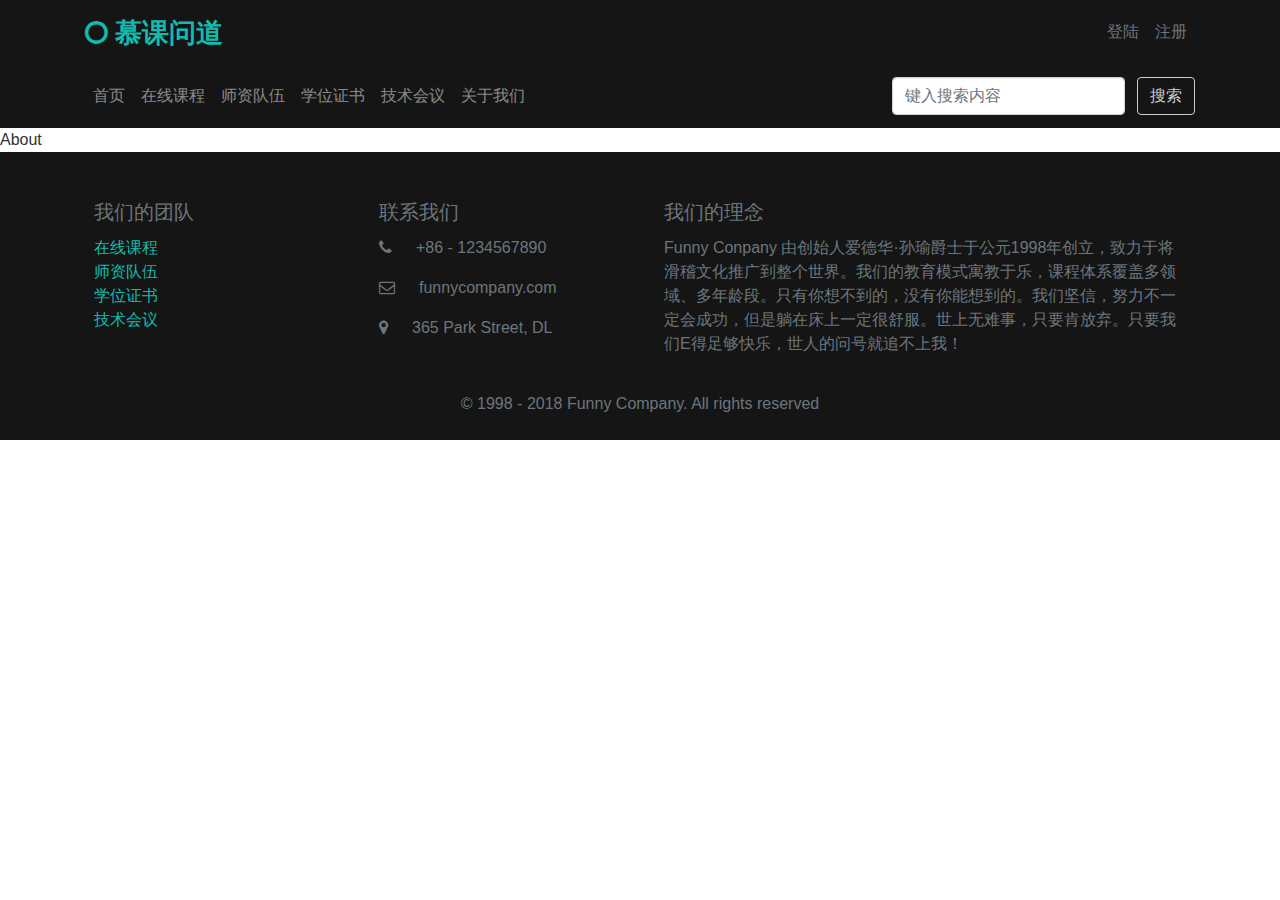
==== about.html @ b5abd9cd "Merge pull request #2 from Bye-lemon/master" ====
<!DOCTYPE html>
<html lang="zh-cmn-Hans">
<head>
    <meta charset="UTF-8">
    <meta name="viewport" content="width=device-width, initial-scale=1">
    <title>慕课问道</title>
    <link rel="stylesheet" href="css/bootstrap.css" type="text/css">
    <link rel="stylesheet" href="css/user.css" type="text/css">
    <link rel="stylesheet" href="https://cdnjs.cloudflare.com/ajax/libs/font-awesome/4.7.0/css/font-awesome.min.css"
          type="text/css">
</head>
<body>
<!-- Header 顶部Logo栏 --->
<nav class="navbar navbar-expand-lg navbar-light bg-dark">
    <div class="container">
        <!-- Logo --->
        <a class="navbar-brand text-primary" href="#">
            <i class="fa d-line fa-lg fa-circle-o">
                <b>慕课问道</b>
            </i>
        </a>
        <!-- Collapse 入口 --->
        <button class="navbar-toggler navbar-toggler-right border-0" type="button" data-toggle="collapse"
                data-target="#user">
            <p class="navbar-brand mb-0 text-light">
                Log Here
            </p>
        </button>
        <!-- Collapse 内容 --->
        <div class="collapse navbar-collapse text-secondary" id="user">
            <ul class="navbar-nav mr-auto"></ul>
            <ul class="navbar-nav">
                <li class="nav-item">
                    <a class="nav-link text-muted text-right" data-toggle="modal" href="#signinmodal">登陆</a>
                </li>
                <li class="nav-item">
                    <a class="nav-link text-muted text-right" data-toggle="modal" href="#signupmodal">注册</a>
                </li>
            </ul>
        </div>
    </div>
</nav>
<!-- 登录模态框的实现 --->
<div class="modal fade" id="signinmodal" tabindex="-1" role="dialog">
    <div class="modal-dialog">
        <div class="modal-content">
            <div class="modal-header">
                <h4>登录</h4>
                <button type="button" class="close" data-dismiss="modal">
                    &times;
                </button>
            </div>
            <div class="modal-body">
                <div class="container">
                    <div class="row">
                        <div class="col-md-12">
                            <form method="post" action="">
                                <div class="form-group">
                                    <label>用户名：</label>
                                    <div class="form-group">
                                        <input type="text" class="form-control" name="username" placeholder="请输入用户名">
                                    </div>
                                </div>
                                <div class="form-group">
                                    <label>密码：</label>
                                    <div class="form-group">
                                        <input type="password" class="form-control" name="pwd" placeholder="请输入密码">
                                    </div>
                                </div>
                                <div class="form-check mt-2">
                                    <input class="form-check-input" type="checkbox" id="remenberme" value="on">
                                    <label class="form-check-label" for="remenberme">记住登陆状态</label>
                                </div>
                                <hr>
                                <button type="submit" class="btn btn-secondary my-2">登录</button>
                            </form>
                        </div>
                    </div>
                </div>
            </div>
        </div>
    </div>
</div>
<!-- 注册模态框的实现 --->
<div class="modal fade" id="signupmodal" tabindex="-1" role="dialog">
    <div class="modal-dialog">
        <div class="modal-content">
            <div class="modal-header">
                <h4>注册</h4>
                <button type="button" class="close" data-dismiss="modal">
                    &times;
                </button>
            </div>
            <div class="modal-body">
                <div class="container">
                    <div class="row">
                        <div class="col-md-12">
                            <form method="post" action="">
                                <div class="form-group">
                                    <label>用户名：</label>
                                    <div class="form-group">
                                        <input type="text" class="form-control" name="username"
                                               placeholder="Like： 孙瑜爵士">
                                    </div>
                                </div>
                                <div class="form-group">
                                    <label>邮箱：</label>
                                    <div class="form-group">
                                        <input type="email" class="form-control" name="email"
                                               placeholder="Like： Sunyu@gmail.com">
                                    </div>
                                </div>
                                <div class="form-group">
                                    <label>密码：</label>
                                    <div class="form-group">
                                        <input type="password" class="form-control" name="pwd"
                                               placeholder="Password Here" id="pwd">
                                    </div>
                                </div>
                                <div class="form-group">
                                    <label>确认密码：</label>
                                    <div class="form-group">
                                        <input type="password" class="form-control" name="pwd_check"
                                               placeholder="Password Again" id="pwd_check" onkeyup="validate()">
                                    </div>
                                </div>
                                <p class="text-danger form-text" id="error"></p>
                                <hr>
                                <button type="submit" class="btn btn-secondary my-2" id="submit">注册</button>
                            </form>
                        </div>
                    </div>
                </div>
            </div>
        </div>
    </div>
</div>
<!-- Header End --->
<!-- Navigator 导航栏 --->
<nav class="navbar navbar-expand-lg navbar-dark bg-dark">
    <div class="container">
        <!-- Collapse 入口 --->
        <button class="navbar-toggler navbar-toggler-right border-0 p-0" type="button" data-toggle="collapse"
                data-target="#navigator">
            <p class="navbar-brand mb-0 text-light">
                <i class="fa d-inline fa-lg fa-stop-circle"></i>
                Navigator
            </p>
        </button>
        <!-- Collapse 内容 --->
        <div class="collapse navbar-collapse text-secondary" id="navigator">
            <ul class="navbar-nav mr-auto">
                <li class="nav-item">
                    <a class="nav-link" href="index.html">首页</a>
                </li>
                <li class="nav-item">
                    <a class="nav-link" href="courses.html">在线课程</a>
                </li>
                <li class="nav-item">
                    <a class="nav-link" href="teachers.html">师资队伍</a>
                </li>
                <li class="nav-item">
                    <a class="nav-link" href="certifications.html">学位证书</a>
                </li>
                <li class="nav-item">
                    <a class="nav-link" href="meetings.html">技术会议</a>
                </li>
                <li class="nav-item">
                    <a class="nav-link" href="about.html">关于我们</a>
                </li>
            </ul>
        </div>
        <!-- 搜索框的实现 --->
        <form class="form-inline my-2 my-lg-0">
            <input class="form-control mr-sm-2" type="text" placeholder="键入搜索内容">
            <button class="btn my-2 my-sm-0 btn-outline-info bg-dark" type="submit">
                搜索
            </button>
        </form>
    </div>
</nav>
<!-- Navigator End --->
<!-- Body 网页主体 --->
About
<!-- Body End --->
<!-- Footer 网页底部 --->
<div class="py-3 bg-dark text-muted">
    <div class="container">
        <div class="row">
            <div class="col-lg-3 col-6 p-3">
                <h5><b>我们的团队</b></h5>
                <ul class="list-unstyled">
                    <li><a href="courses.html">在线课程</a></li>
                    <li><a href="teachers.html">师资队伍</a></li>
                    <li><a href="certifications.html">学位证书</a></li>
                    <li><a href="meetings.html">技术会议</a></li>
                </ul>
            </div>
            <div class="p-3 col-lg-3 col-6" >
                <h5><b>联系我们</b></h5>
                <p class="text-muted">
                    <i class="fa d-inline mr-3 text-muted fa-phone"></i>+86 - 1234567890
                </p>
                <p class="text-muted">
                    <i class="fa d-inline mr-3 text-muted fa-envelope-o"></i>funnycompany.com
                </p>
                <p class="text-muted">
                    <i class="fa d-inline mr-3 fa-map-marker text-muted"></i>365 Park Street, DL
                </p>
            </div>
            <div class="col-lg-6 col-md-6 p-3">
                <h5><b>我们的理念</b></h5>
                <p class="mb-0">
                    Funny Conpany
                    由创始人爱德华·孙瑜爵士于公元1998年创立，致力于将滑稽文化推广到整个世界。我们的教育模式寓教于乐，课程体系覆盖多领域、多年龄段。只有你想不到的，没有你能想到的。我们坚信，努力不一定会成功，但是躺在床上一定很舒服。世上无难事，只要肯放弃。只要我们E得足够快乐，世人的问号就追不上我！
                </p>
            </div>
        </div>
        <div class="row">
            <div class="col-md-12 text-center">
                <p class="mb-0 mt-2">© 1998 - 2018 Funny Company. All rights reserved</p>
            </div>
        </div>
    </div>
</div>
<!-- Footer End --->
<!-- Javascript 脚本 --->
<script src="https://code.jquery.com/jquery-3.3.1.slim.min.js"></script>
<script src="js/bootstrap.js"></script>
<script>
    // Header 模态框的显示
    $('signinmodal').modal('show');
    $('signupmodal').modal('show');

    // 注册模态框中密码是否一致的判断
    function validate() {
        var pw1 = document.getElementById("pwd").value;
        var pw2 = document.getElementById("pwd_check").value;
        if (pw1 !== pw2) {
            document.getElementById("error").innerHTML = "两次密码输入不一致";
            document.getElementById("submit").disabled = true;
        }
        else {
            document.getElementById("error").innerHTML = "";
            document.getElementById("submit").disabled = false;
        }
    }
</script>
<!-- Javascript End --->
</body>
</html>
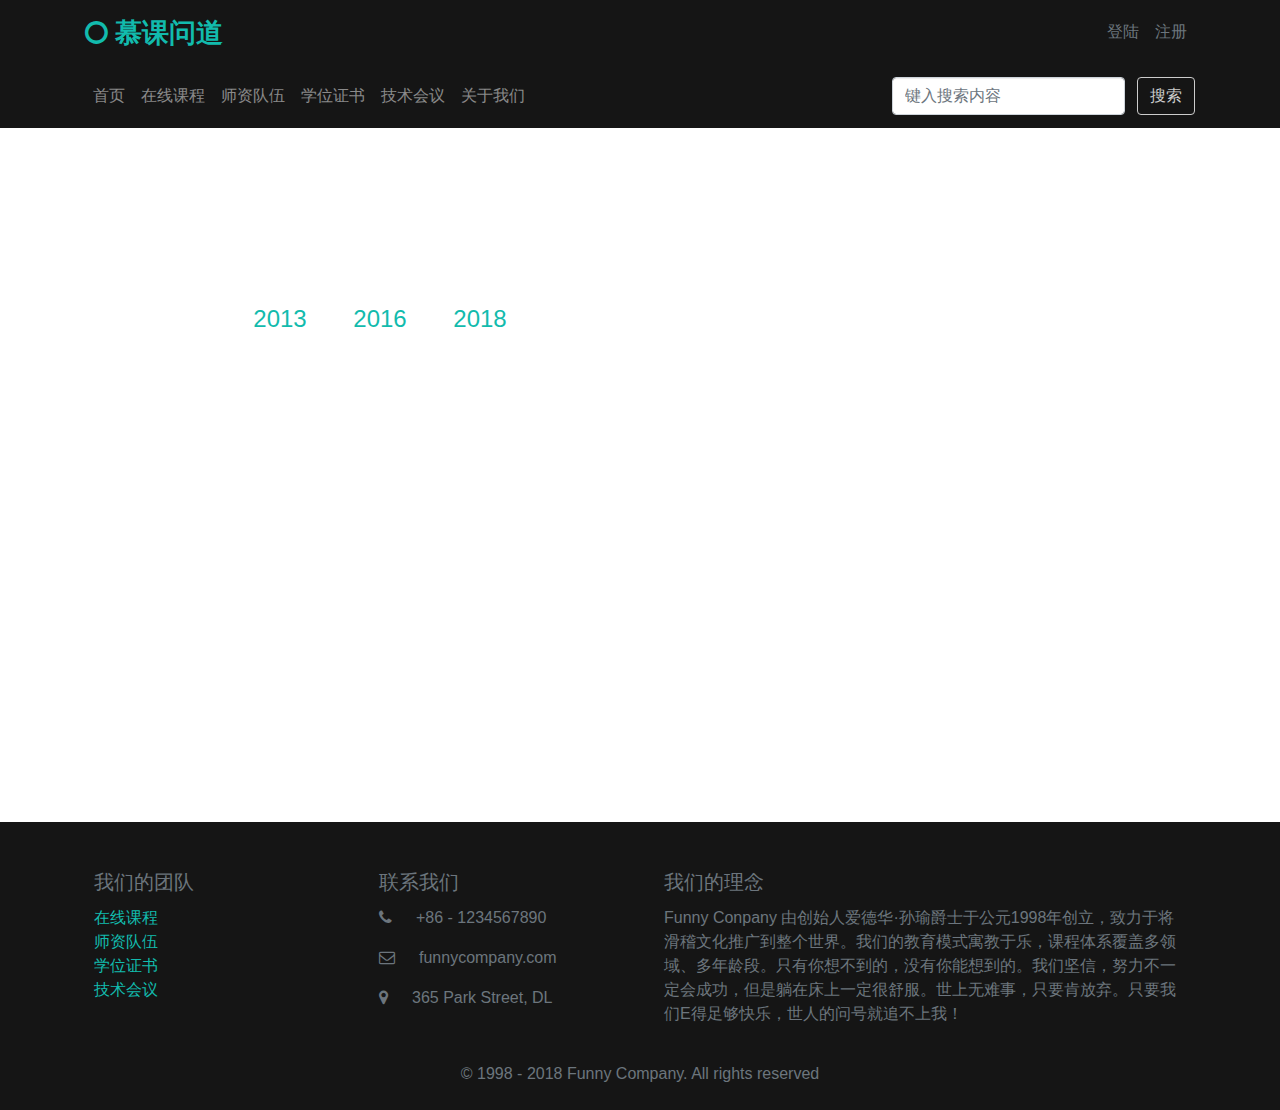
==== commit 7340890c: "About.html Finished" ====
--- a/about.html
+++ b/about.html
@@ -6,6 +6,7 @@
     <title>慕课问道</title>
     <link rel="stylesheet" href="css/bootstrap.css" type="text/css">
     <link rel="stylesheet" href="css/user.css" type="text/css">
+    <link rel="stylesheet" href="css/timelinr.css" type="text/css">
     <link rel="stylesheet" href="https://cdnjs.cloudflare.com/ajax/libs/font-awesome/4.7.0/css/font-awesome.min.css"
           type="text/css">
 </head>
@@ -181,7 +182,89 @@
 </nav>
 <!-- Navigator End --->
 <!-- Body 网页主体 --->
-About
+<!-- jQuery-Timelinr 时间轴的实现 --->
+<div class="py-5 text-white"
+     style="background: url('img/timeline-bg.jpg') no-repeat; background-size:100% 100%;-moz-background-size:100% 100%;}">
+    <div class="container">
+        <div id="timeline">
+            <ul id="dates">
+                <li><a href="#1999" class="">1999</a></li>
+                <li><a href="#2000" class="">2000</a></li>
+                <li><a href="#2005" class="">2005</a></li>
+                <li><a href="#2009" class="">2009</a></li>
+                <li><a href="#2013" class="">2013</a></li>
+                <li><a href="#2016" class="">2016</a></li>
+                <li><a href="#2018" class="">2018</a></li>
+            </ul>
+            <ul id="issues" style="width: 8000px; margin-left: -6400px;">
+                <li id="1999" class="" style="opacity: 0.2;">
+                    <img src="img/History-1.jpg" width="256" height="256">
+                    <h1>1999</h1>
+                    <p>
+                        碧玉娱乐软件公司总裁Edward
+                        Fish爵士离职创业，在瓦罗兰大陆之巅发表了著名演讲《独立游戏文化与代码之禅》，同样想要投身教育事业的听众杰克马被爵士的思想所吸引，演说之后找到了爱德华爵士，两人相谈甚欢，共同创立了Funny
+                        Company，我公司从无到有，开始了20年的风云历程。
+                    </p>
+                </li>
+                <li id="2000" class="" style="opacity: 0.2;">
+                    <img src="img/ataturk-2.jpg" width="256" height="256">
+                    <h1>2000</h1>
+                    <p>
+                        千禧年的那个晚上，杰克马向Edward
+                        Fish爵士表达自己对“千年虫问题“的担忧，满心惆怅的爵士在路边发现了饥寒交迫、衣衫褴褛的Sultimer，爵士以博爱的人文情怀带Sultimer吃饭，Sultimer吃了250个汉堡。爵士甚为讶异，将他带回公司。FC公司的新纪元从Sultimer开创大学美食学院开始。
+                    </p>
+                </li>
+                <li id="2005" class="" style="opacity: 0.2;">
+                    <img src="img/ataturk-3.jpg" width="256" height="256">
+                    <h1>2005</h1>
+                    <p>
+                        Sultimer参加《谁与争锋之我是最强饭桶》选秀节目夺得魁首，一时名声大振，Funny Company旋即火遍全国。Edward
+                        Fish爵士设宴招待Sultimer，路过一家小酒馆，发现一人穿着大褂，被人追打，口中却念念有词，只道：”读书人的事儿怎么能叫偷呢，要交窃“。爵士慧眼识人才，交钱替Lemon脱了身，带回FC公司，主管中学文史课程。
+                    </p>
+                </li>
+                <li id="2009" class="" style="opacity: 0.2;">
+                    <img src="img/ataturk-3.jpg" width="256" height="256">
+                    <h1>2009</h1>
+                    <p>
+                        Edward
+                        Fish爵士在出席GDC全球游戏开发者大会时，偶遇了Janaldo，那时的他年轻有为，衣冠楚楚。正在对着哥德巴赫的雕塑大吼”1+1本来就等于2，这都不懂怎么当的数学家！天不生我Janaldo，数学界万古如长夜！“爵士被少年的雄心壮志所打动，问他愿不愿意投身教育，解救世人于迷惘。Janaldo感激爵士的知遇之恩，应允建立FC公司小学数学部。
+                    </p>
+                </li>
+                <li id="2013" class="" style="opacity: 0.2;">
+                    <img src="img/ataturk-3.jpg" width="256" height="256">
+                    <h1>2013</h1>
+                    <p>
+                        截至2013年，Funny Company已经占据了教育培训领域的半壁江山，我司的领袖Edward Fish爵士在公司年会上发表了慷慨激昂的演说《Funny
+                        Company没有眼泪》，并郑重宣布，次年将开办面向职业人士技能提升的游戏开发讲座《Unreal引擎高级程序设计》。这一刻，是历史意义的一刻，我司正式形成了覆盖全年龄段、多领域的教育布局。
+                    </p>
+                </li>
+                <li id="2016" class="" style="opacity: 0.2;">
+                    <img src="img/ataturk-3.jpg" width="256" height="256">
+                    <h1>2016</h1>
+                    <p>
+                        历史会记住那一天。2016年6月12日，纳斯达克的天空无比的湛蓝，Edward
+                        Fish爵士说，那天空，仿佛刚滴入氨水中的离子铜。钟声在天空回响，那一刻，爵士的内心充满了自豪。回国后，爵士将我们的故事拍成了电影《FC合伙人》，电影火遍全国，我们的故事不断激励着新时代的年轻人。
+                    </p>
+                </li>
+                <li id="2018" class="" style="opacity: 0.2;">
+                    <img src="img/ataturk-3.jpg" width="256" height="256">
+                    <h1>2018</h1>
+                    <h3>
+                        2018，传奇仍在继续！<br>
+                    </h3>
+                    <p>
+                        <i>我曾到达山巅，也曾涉足深谷，这二者都使我受益良多。</i>
+                    </p>
+                </li>
+            </ul>
+            <div id="grad_left"></div>
+            <div id="grad_right"></div>
+            <a href="#" id="next" style="display: block;">+</a>
+            <a href="#" id="prev" style="display: block;">-</a>
+        </div>
+    </div>
+</div>
+<!-- Timelinr End --->
 <!-- Body End --->
 <!-- Footer 网页底部 --->
 <div class="py-3 bg-dark text-muted">
@@ -196,7 +279,7 @@
                     <li><a href="meetings.html">技术会议</a></li>
                 </ul>
             </div>
-            <div class="p-3 col-lg-3 col-6" >
+            <div class="p-3 col-lg-3 col-6">
                 <h5><b>联系我们</b></h5>
                 <p class="text-muted">
                     <i class="fa d-inline mr-3 text-muted fa-phone"></i>+86 - 1234567890
@@ -225,7 +308,8 @@
 </div>
 <!-- Footer End --->
 <!-- Javascript 脚本 --->
-<script src="https://code.jquery.com/jquery-3.3.1.slim.min.js"></script>
+<script src="https://code.jquery.com/jquery-3.3.1.min.js"></script>
+<script src="js/timelinr.js"></script>
 <script src="js/bootstrap.js"></script>
 <script>
     // Header 模态框的显示
@@ -245,6 +329,11 @@
             document.getElementById("submit").disabled = false;
         }
     }
+
+    // jQuery Timelinr 时间轴
+    $(function () {
+        $().timelinr();
+    });
 </script>
 <!-- Javascript End --->
 </body>
--- a/css/timelinr.css
+++ b/css/timelinr.css
@@ -0,0 +1,130 @@
+#timeline {
+    width: 800px;
+    height: 350px;
+    overflow: hidden;
+    margin: 100px auto;
+    position: relative;
+}
+
+#dates {
+    width: 1000px;
+    height: 60px;
+    overflow: hidden;
+    margin-left: -450px;
+    background: url('../img/dot.gif') left 45px repeat-x;
+}
+
+#dates li {
+    list-style: none;
+    float: left;
+    width: 100px;
+    height: 50px;
+    font-size: 24px;
+    text-align: center;
+    background: url('../img/biggerdot.png') center bottom no-repeat;
+}
+
+#dates a {
+    line-height: 38px;
+    padding-bottom: 10px;
+}
+
+#dates .selected {
+    font-size: 38px;
+}
+
+#issues {
+    width: 800px;
+    height: 350px;
+    overflow: hidden;
+}
+
+#issues li {
+    width: 800px;
+    height: 350px;
+    list-style: none;
+    float: left;
+}
+
+#issues li.selected img {
+    -webkit-transform: scale(1.1, 1.1);
+    transform: scale(1.1, 1.1);
+}
+
+#issues li img {
+    float: left;
+    margin: 10px 30px 10px 50px;
+    background: transparent;
+    -ms-filter: "progid:DXImageTransform.Microsoft.gradient(startColorstr=#00FFFFFF,endColorstr=#00FFFFFF)"; /* IE 8 */
+    filter: progid:DXImageTransform.Microsoft.gradient(startColorstr=#00FFFFFF, endColorstr=#00FFFFFF); /* IE 6 & 7 */
+    zoom: 1;
+    -webkit-transition: all 2s ease-in-out;
+    transition: all 2s ease-in-out;
+    -webkit-transform: scale(0.7, 0.7);
+    transform: scale(0.7, 0.7);
+}
+
+#issues li h1 {
+    color: #ffcc00;
+    font-size: 48px;
+    margin: 20px 0;
+    text-shadow: #000 1px 1px 2px;
+}
+
+#issues li p {
+    font-size: 14px;
+    margin-right: 70px;
+    font-weight: normal;
+    line-height: 22px;
+    text-shadow: #000 1px 1px 2px;
+}
+
+#grad_left,
+#grad_right {
+    width: 100px;
+    height: 350px;
+    position: absolute;
+    top: 0;
+}
+
+#grad_left {
+    left: 0;
+}
+
+#grad_right {
+    right: 0;
+}
+
+#next,
+#prev {
+    position: absolute;
+    top: 0;
+    font-size: 70px;
+    top: 170px;
+    width: 22px;
+    height: 38px;
+    background-position: 0 0;
+    background-repeat: no-repeat;
+    text-indent: -9999px;
+    overflow: hidden;
+}
+
+#next:hover,
+#prev:hover {
+    background-position: 0 -76px;
+}
+
+#next {
+    right: 0;
+    background-image: url('../img/next.png');
+}
+
+#prev {
+    left: 0;
+    background-image: url('../img/prev.png');
+}
+
+#next.disabled,
+#prev.disabled {
+    opacity: 0.2;
+}
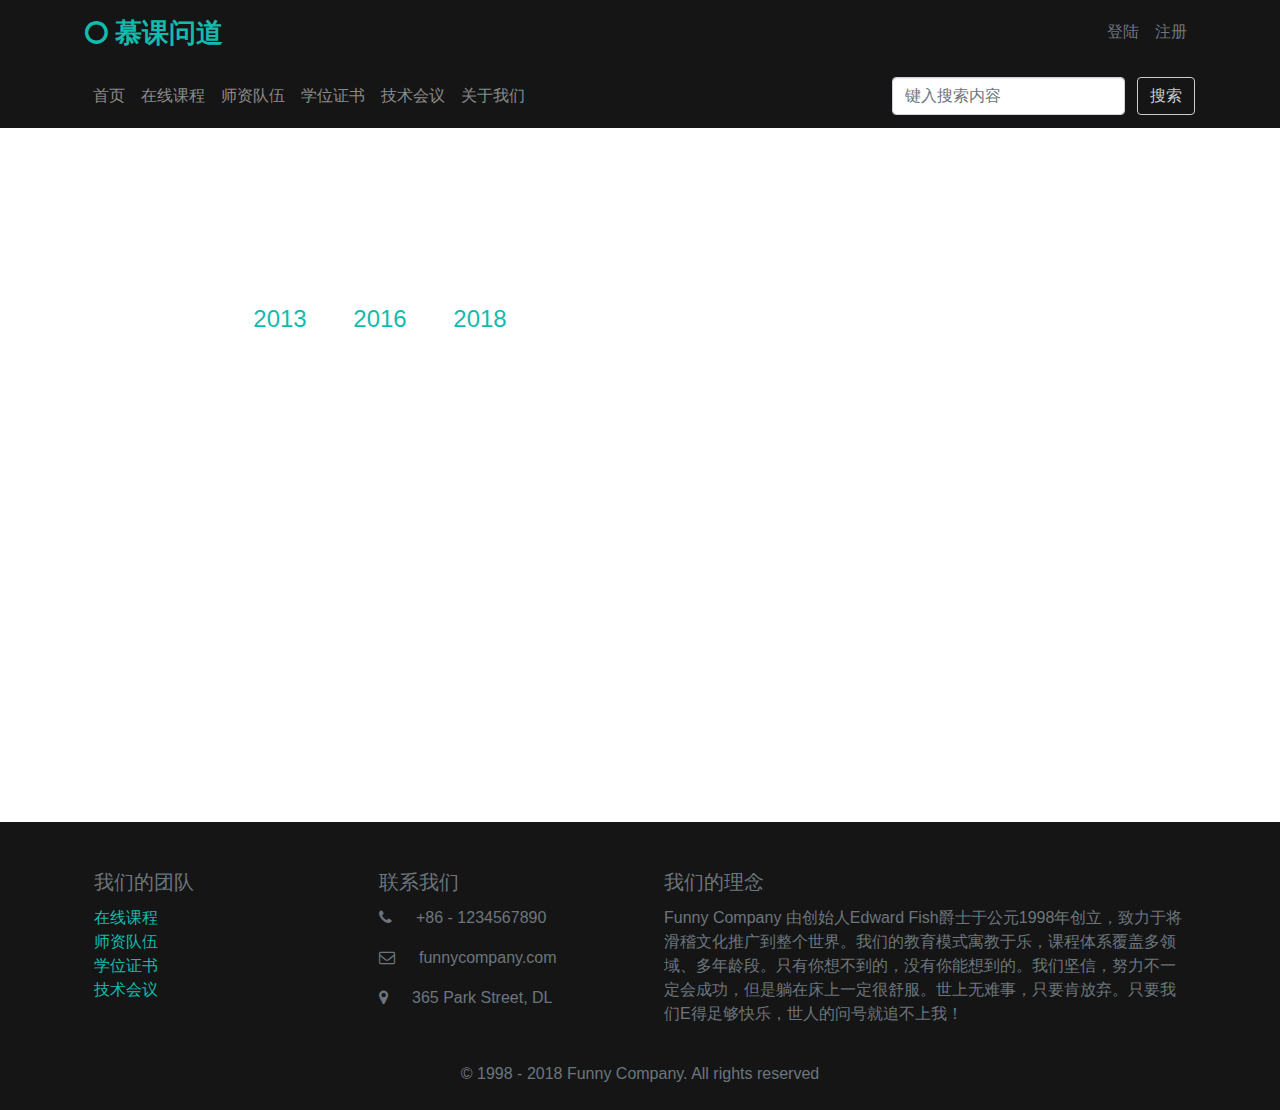
==== commit 4b486708: "Merge pull request #5 from Bye-lemon/master" ====
--- a/about.html
+++ b/about.html
@@ -185,7 +185,7 @@
 <!-- jQuery-Timelinr 时间轴的实现 --->
 <div class="py-5 text-white"
      style="background: url('img/timeline-bg.jpg') no-repeat; background-size:100% 100%;-moz-background-size:100% 100%;}">
-    <div class="container">
+    <div class="container-fluid">
         <div id="timeline">
             <ul id="dates">
                 <li><a href="#1999" class="">1999</a></li>
@@ -294,8 +294,8 @@
             <div class="col-lg-6 col-md-6 p-3">
                 <h5><b>我们的理念</b></h5>
                 <p class="mb-0">
-                    Funny Conpany
-                    由创始人爱德华·孙瑜爵士于公元1998年创立，致力于将滑稽文化推广到整个世界。我们的教育模式寓教于乐，课程体系覆盖多领域、多年龄段。只有你想不到的，没有你能想到的。我们坚信，努力不一定会成功，但是躺在床上一定很舒服。世上无难事，只要肯放弃。只要我们E得足够快乐，世人的问号就追不上我！
+                    Funny Company
+                    由创始人Edward Fish爵士于公元1998年创立，致力于将滑稽文化推广到整个世界。我们的教育模式寓教于乐，课程体系覆盖多领域、多年龄段。只有你想不到的，没有你能想到的。我们坚信，努力不一定会成功，但是躺在床上一定很舒服。世上无难事，只要肯放弃。只要我们E得足够快乐，世人的问号就追不上我！
                 </p>
             </div>
         </div>
@@ -330,6 +330,13 @@
         }
     }
 
+    // 搜索URL中文乱码的解决
+    $("submitbutton").click(function () {
+        var searchText = jQuery.trim($("search").val());
+        var searchUrl = encodeURI("result.html?key=" + searchText);   //使用encodeURI编码
+        window.location.href = searchUrl;
+    });
+
     // jQuery Timelinr 时间轴
     $(function () {
         $().timelinr();
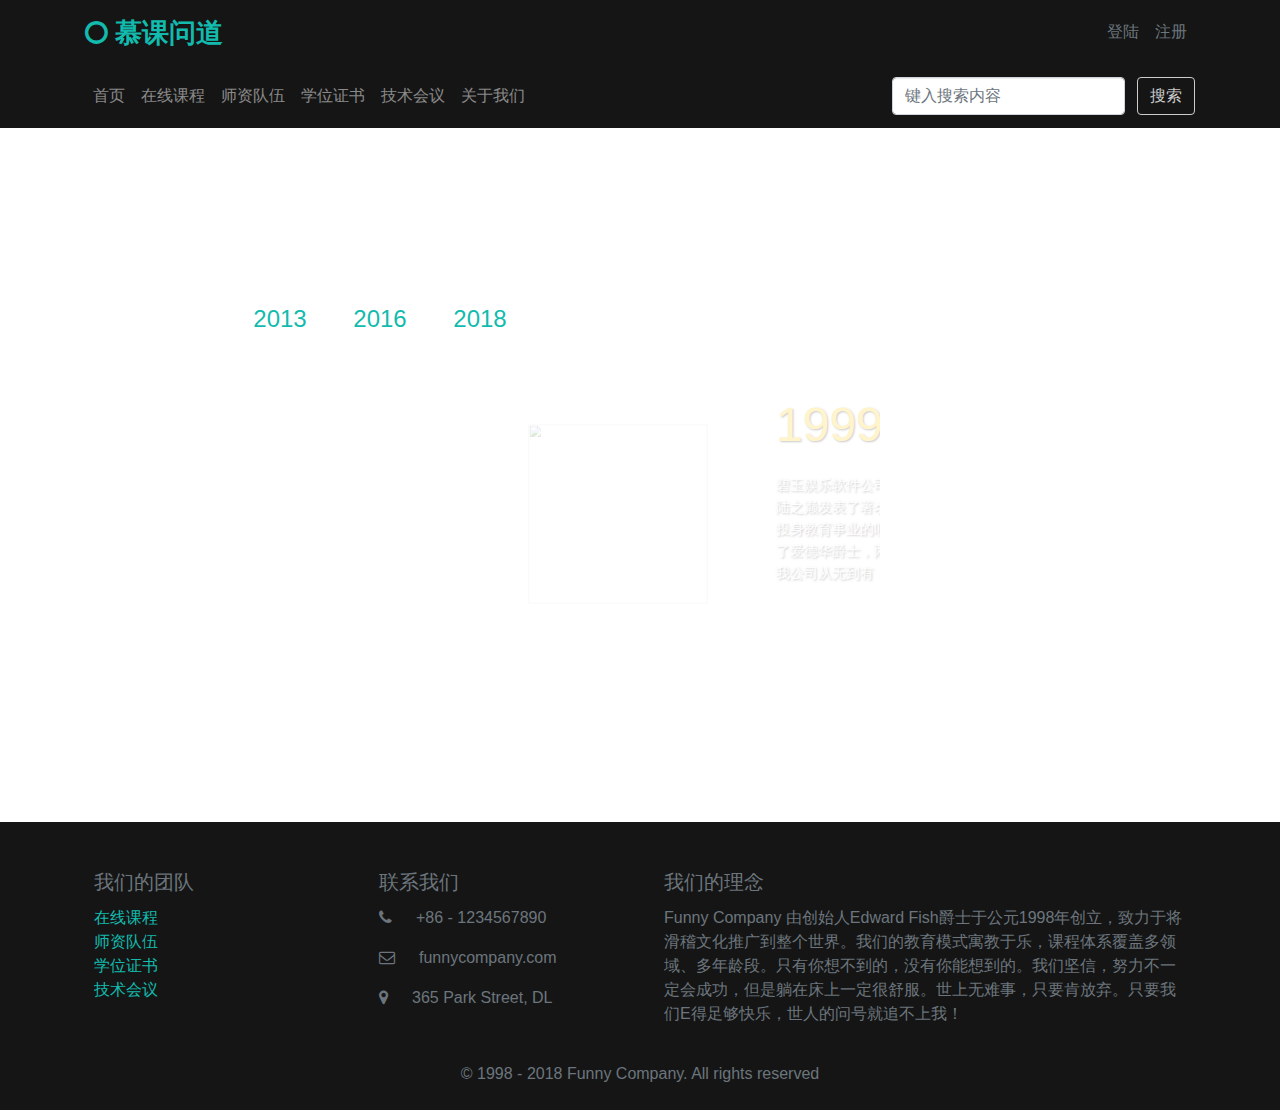
==== commit e2df89eb: "Replace All Comment Signal" ====
--- a/about.html
+++ b/about.html
@@ -11,23 +11,23 @@
           type="text/css">
 </head>
 <body>
-<!-- Header 顶部Logo栏 --->
+<!-- Header 顶部Logo栏 -->
 <nav class="navbar navbar-expand-lg navbar-light bg-dark">
     <div class="container">
-        <!-- Logo --->
+        <!-- Logo -->
         <a class="navbar-brand text-primary" href="#">
             <i class="fa d-line fa-lg fa-circle-o">
                 <b>慕课问道</b>
             </i>
         </a>
-        <!-- Collapse 入口 --->
+        <!-- Collapse 入口 -->
         <button class="navbar-toggler navbar-toggler-right border-0" type="button" data-toggle="collapse"
                 data-target="#user">
             <p class="navbar-brand mb-0 text-light">
                 Log Here
             </p>
         </button>
-        <!-- Collapse 内容 --->
+        <!-- Collapse 内容 -->
         <div class="collapse navbar-collapse text-secondary" id="user">
             <ul class="navbar-nav mr-auto"></ul>
             <ul class="navbar-nav">
@@ -41,7 +41,7 @@
         </div>
     </div>
 </nav>
-<!-- 登录模态框的实现 --->
+<!-- 登录模态框的实现 -->
 <div class="modal fade" id="signinmodal" tabindex="-1" role="dialog">
     <div class="modal-dialog">
         <div class="modal-content">
@@ -82,7 +82,7 @@
         </div>
     </div>
 </div>
-<!-- 注册模态框的实现 --->
+<!-- 注册模态框的实现 -->
 <div class="modal fade" id="signupmodal" tabindex="-1" role="dialog">
     <div class="modal-dialog">
         <div class="modal-content">
@@ -101,14 +101,14 @@
                                     <label>用户名：</label>
                                     <div class="form-group">
                                         <input type="text" class="form-control" name="username"
-                                               placeholder="Like： 孙瑜爵士">
+                                               placeholder="Like： Edward Fish">
                                     </div>
                                 </div>
                                 <div class="form-group">
                                     <label>邮箱：</label>
                                     <div class="form-group">
                                         <input type="email" class="form-control" name="email"
-                                               placeholder="Like： Sunyu@gmail.com">
+                                               placeholder="Like： Edward_Fish@gmail.com">
                                     </div>
                                 </div>
                                 <div class="form-group">
@@ -136,11 +136,11 @@
         </div>
     </div>
 </div>
-<!-- Header End --->
-<!-- Navigator 导航栏 --->
+<!-- Header End -->
+<!-- Navigator 导航栏 -->
 <nav class="navbar navbar-expand-lg navbar-dark bg-dark">
     <div class="container">
-        <!-- Collapse 入口 --->
+        <!-- Collapse 入口 -->
         <button class="navbar-toggler navbar-toggler-right border-0 p-0" type="button" data-toggle="collapse"
                 data-target="#navigator">
             <p class="navbar-brand mb-0 text-light">
@@ -148,7 +148,7 @@
                 Navigator
             </p>
         </button>
-        <!-- Collapse 内容 --->
+        <!-- Collapse 内容 -->
         <div class="collapse navbar-collapse text-secondary" id="navigator">
             <ul class="navbar-nav mr-auto">
                 <li class="nav-item">
@@ -171,102 +171,106 @@
                 </li>
             </ul>
         </div>
-        <!-- 搜索框的实现 --->
-        <form class="form-inline my-2 my-lg-0">
-            <input class="form-control mr-sm-2" type="text" placeholder="键入搜索内容">
-            <button class="btn my-2 my-sm-0 btn-outline-info bg-dark" type="submit">
+        <!-- 搜索框的实现 -->
+        <form class="form-inline my-2 my-lg-0" method="get" action="result.html">
+            <input class="form-control mr-sm-2" type="text" name="key" id="search" placeholder="键入搜索内容">
+            <button class="btn my-2 my-sm-0 btn-outline-info bg-dark" type="submit" id="submitbutton">
                 搜索
             </button>
         </form>
     </div>
 </nav>
-<!-- Navigator End --->
-<!-- Body 网页主体 --->
-<!-- jQuery-Timelinr 时间轴的实现 --->
+<!-- Navigator End -->
+<!-- Body 网页主体 -->
+<!-- jQuery-Timelinr 时间轴的实现 -->
 <div class="py-5 text-white"
      style="background: url('img/timeline-bg.jpg') no-repeat; background-size:100% 100%;-moz-background-size:100% 100%;}">
     <div class="container-fluid">
-        <div id="timeline">
-            <ul id="dates">
-                <li><a href="#1999" class="">1999</a></li>
-                <li><a href="#2000" class="">2000</a></li>
-                <li><a href="#2005" class="">2005</a></li>
-                <li><a href="#2009" class="">2009</a></li>
-                <li><a href="#2013" class="">2013</a></li>
-                <li><a href="#2016" class="">2016</a></li>
-                <li><a href="#2018" class="">2018</a></li>
-            </ul>
-            <ul id="issues" style="width: 8000px; margin-left: -6400px;">
-                <li id="1999" class="" style="opacity: 0.2;">
-                    <img src="img/History-1.jpg" width="256" height="256">
-                    <h1>1999</h1>
-                    <p>
-                        碧玉娱乐软件公司总裁Edward
-                        Fish爵士离职创业，在瓦罗兰大陆之巅发表了著名演讲《独立游戏文化与代码之禅》，同样想要投身教育事业的听众杰克马被爵士的思想所吸引，演说之后找到了爱德华爵士，两人相谈甚欢，共同创立了Funny
-                        Company，我公司从无到有，开始了20年的风云历程。
-                    </p>
-                </li>
-                <li id="2000" class="" style="opacity: 0.2;">
-                    <img src="img/ataturk-2.jpg" width="256" height="256">
-                    <h1>2000</h1>
-                    <p>
-                        千禧年的那个晚上，杰克马向Edward
-                        Fish爵士表达自己对“千年虫问题“的担忧，满心惆怅的爵士在路边发现了饥寒交迫、衣衫褴褛的Sultimer，爵士以博爱的人文情怀带Sultimer吃饭，Sultimer吃了250个汉堡。爵士甚为讶异，将他带回公司。FC公司的新纪元从Sultimer开创大学美食学院开始。
-                    </p>
-                </li>
-                <li id="2005" class="" style="opacity: 0.2;">
-                    <img src="img/ataturk-3.jpg" width="256" height="256">
-                    <h1>2005</h1>
-                    <p>
-                        Sultimer参加《谁与争锋之我是最强饭桶》选秀节目夺得魁首，一时名声大振，Funny Company旋即火遍全国。Edward
-                        Fish爵士设宴招待Sultimer，路过一家小酒馆，发现一人穿着大褂，被人追打，口中却念念有词，只道：”读书人的事儿怎么能叫偷呢，要交窃“。爵士慧眼识人才，交钱替Lemon脱了身，带回FC公司，主管中学文史课程。
-                    </p>
-                </li>
-                <li id="2009" class="" style="opacity: 0.2;">
-                    <img src="img/ataturk-3.jpg" width="256" height="256">
-                    <h1>2009</h1>
-                    <p>
-                        Edward
-                        Fish爵士在出席GDC全球游戏开发者大会时，偶遇了Janaldo，那时的他年轻有为，衣冠楚楚。正在对着哥德巴赫的雕塑大吼”1+1本来就等于2，这都不懂怎么当的数学家！天不生我Janaldo，数学界万古如长夜！“爵士被少年的雄心壮志所打动，问他愿不愿意投身教育，解救世人于迷惘。Janaldo感激爵士的知遇之恩，应允建立FC公司小学数学部。
-                    </p>
-                </li>
-                <li id="2013" class="" style="opacity: 0.2;">
-                    <img src="img/ataturk-3.jpg" width="256" height="256">
-                    <h1>2013</h1>
-                    <p>
-                        截至2013年，Funny Company已经占据了教育培训领域的半壁江山，我司的领袖Edward Fish爵士在公司年会上发表了慷慨激昂的演说《Funny
-                        Company没有眼泪》，并郑重宣布，次年将开办面向职业人士技能提升的游戏开发讲座《Unreal引擎高级程序设计》。这一刻，是历史意义的一刻，我司正式形成了覆盖全年龄段、多领域的教育布局。
-                    </p>
-                </li>
-                <li id="2016" class="" style="opacity: 0.2;">
-                    <img src="img/ataturk-3.jpg" width="256" height="256">
-                    <h1>2016</h1>
-                    <p>
-                        历史会记住那一天。2016年6月12日，纳斯达克的天空无比的湛蓝，Edward
-                        Fish爵士说，那天空，仿佛刚滴入氨水中的离子铜。钟声在天空回响，那一刻，爵士的内心充满了自豪。回国后，爵士将我们的故事拍成了电影《FC合伙人》，电影火遍全国，我们的故事不断激励着新时代的年轻人。
-                    </p>
-                </li>
-                <li id="2018" class="" style="opacity: 0.2;">
-                    <img src="img/ataturk-3.jpg" width="256" height="256">
-                    <h1>2018</h1>
-                    <h3>
-                        2018，传奇仍在继续！<br>
-                    </h3>
-                    <p>
-                        <i>我曾到达山巅，也曾涉足深谷，这二者都使我受益良多。</i>
-                    </p>
-                </li>
-            </ul>
-            <div id="grad_left"></div>
-            <div id="grad_right"></div>
-            <a href="#" id="next" style="display: block;">+</a>
-            <a href="#" id="prev" style="display: block;">-</a>
+        <div class="row">
+            <div class="col-12">
+                <div id="timeline">
+                    <ul id="dates">
+                        <li><a href="#1999" class="">1999</a></li>
+                        <li><a href="#2000" class="">2000</a></li>
+                        <li><a href="#2005" class="">2005</a></li>
+                        <li><a href="#2009" class="">2009</a></li>
+                        <li><a href="#2013" class="">2013</a></li>
+                        <li><a href="#2016" class="">2016</a></li>
+                        <li><a href="#2018" class="">2018</a></li>
+                    </ul>
+                    <ul id="issues" style="width: 60%; margin-left: 20%">
+                        <li id="1999" class="" style="opacity: 0.2;">
+                            <img src="img/History-1.jpg" width="256" height="256">
+                            <h1>1999</h1>
+                            <p>
+                                碧玉娱乐软件公司总裁Edward
+                                Fish爵士离职创业，在瓦罗兰大陆之巅发表了著名演讲《独立游戏文化与代码之禅》，同样想要投身教育事业的听众杰克马被爵士的思想所吸引，演说之后找到了爱德华爵士，两人相谈甚欢，共同创立了Funny
+                                Company，我公司从无到有，开始了20年的风云历程。
+                            </p>
+                        </li>
+                        <li id="2000" class="" style="opacity: 0.2;">
+                            <img src="img/ataturk-2.jpg" width="256" height="256">
+                            <h1>2000</h1>
+                            <p>
+                                千禧年的那个晚上，杰克马向Edward
+                                Fish爵士表达自己对“千年虫问题“的担忧，满心惆怅的爵士在路边发现了饥寒交迫、衣衫褴褛的Sultimer，爵士以博爱的人文情怀带Sultimer吃饭，Sultimer吃了250个汉堡。爵士甚为讶异，将他带回公司。FC公司的新纪元从Sultimer开创大学美食学院开始。
+                            </p>
+                        </li>
+                        <li id="2005" class="" style="opacity: 0.2;">
+                            <img src="img/ataturk-3.jpg" width="256" height="256">
+                            <h1>2005</h1>
+                            <p>
+                                Sultimer参加《谁与争锋之我是最强饭桶》选秀节目夺得魁首，一时名声大振，Funny Company旋即火遍全国。Edward
+                                Fish爵士设宴招待Sultimer，路过一家小酒馆，发现一人穿着大褂，被人追打，口中却念念有词，只道：”读书人的事儿怎么能叫偷呢，要交窃“。爵士慧眼识人才，交钱替Lemon脱了身，带回FC公司，主管中学文史课程。
+                            </p>
+                        </li>
+                        <li id="2009" class="" style="opacity: 0.2;">
+                            <img src="img/ataturk-3.jpg" width="256" height="256">
+                            <h1>2009</h1>
+                            <p>
+                                Edward
+                                Fish爵士在出席GDC全球游戏开发者大会时，偶遇了Janaldo，那时的他年轻有为，衣冠楚楚。正在对着哥德巴赫的雕塑大吼”1+1本来就等于2，这都不懂怎么当的数学家！天不生我Janaldo，数学界万古如长夜！“爵士被少年的雄心壮志所打动，问他愿不愿意投身教育，解救世人于迷惘。Janaldo感激爵士的知遇之恩，应允建立FC公司小学数学部。
+                            </p>
+                        </li>
+                        <li id="2013" class="" style="opacity: 0.2;">
+                            <img src="img/ataturk-3.jpg" width="256" height="256">
+                            <h1>2013</h1>
+                            <p>
+                                截至2013年，Funny Company已经占据了教育培训领域的半壁江山，我司的领袖Edward Fish爵士在公司年会上发表了慷慨激昂的演说《Funny
+                                Company没有眼泪》，并郑重宣布，次年将开办面向职业人士技能提升的游戏开发讲座《Unreal引擎高级程序设计》。这一刻，是历史意义的一刻，我司正式形成了覆盖全年龄段、多领域的教育布局。
+                            </p>
+                        </li>
+                        <li id="2016" class="" style="opacity: 0.2;">
+                            <img src="img/ataturk-3.jpg" width="256" height="256">
+                            <h1>2016</h1>
+                            <p>
+                                历史会记住那一天。2016年6月12日，纳斯达克的天空无比的湛蓝，Edward
+                                Fish爵士说，那天空，仿佛刚滴入氨水中的离子铜。钟声在天空回响，那一刻，爵士的内心充满了自豪。回国后，爵士将我们的故事拍成了电影《FC合伙人》，电影火遍全国，我们的故事不断激励着新时代的年轻人。
+                            </p>
+                        </li>
+                        <li id="2018" class="" style="opacity: 0.2;">
+                            <img src="img/ataturk-3.jpg" width="256" height="256">
+                            <h1>2018</h1>
+                            <h3>
+                                2018，传奇仍在继续！<br>
+                            </h3>
+                            <p>
+                                <i>我曾到达山巅，也曾涉足深谷，这二者都使我受益良多。</i>
+                            </p>
+                        </li>
+                    </ul>
+                    <div id="grad_left"></div>
+                    <div id="grad_right"></div>
+                    <a href="#" id="next" style="display: block;">+</a>
+                    <a href="#" id="prev" style="display: block;">-</a>
+                </div>
+            </div>
         </div>
     </div>
 </div>
-<!-- Timelinr End --->
-<!-- Body End --->
-<!-- Footer 网页底部 --->
+<!-- Timelinr End -->
+<!-- Body End -->
+<!-- Footer 网页底部 -->
 <div class="py-3 bg-dark text-muted">
     <div class="container">
         <div class="row">
@@ -295,7 +299,8 @@
                 <h5><b>我们的理念</b></h5>
                 <p class="mb-0">
                     Funny Company
-                    由创始人Edward Fish爵士于公元1998年创立，致力于将滑稽文化推广到整个世界。我们的教育模式寓教于乐，课程体系覆盖多领域、多年龄段。只有你想不到的，没有你能想到的。我们坚信，努力不一定会成功，但是躺在床上一定很舒服。世上无难事，只要肯放弃。只要我们E得足够快乐，世人的问号就追不上我！
+                    由创始人Edward
+                    Fish爵士于公元1998年创立，致力于将滑稽文化推广到整个世界。我们的教育模式寓教于乐，课程体系覆盖多领域、多年龄段。只有你想不到的，没有你能想到的。我们坚信，努力不一定会成功，但是躺在床上一定很舒服。世上无难事，只要肯放弃。只要我们E得足够快乐，世人的问号就追不上我！
                 </p>
             </div>
         </div>
@@ -306,8 +311,8 @@
         </div>
     </div>
 </div>
-<!-- Footer End --->
-<!-- Javascript 脚本 --->
+<!-- Footer End -->
+<!-- Javascript 脚本 -->
 <script src="https://code.jquery.com/jquery-3.3.1.min.js"></script>
 <script src="js/timelinr.js"></script>
 <script src="js/bootstrap.js"></script>
@@ -342,6 +347,6 @@
         $().timelinr();
     });
 </script>
-<!-- Javascript End --->
+<!-- Javascript End -->
 </body>
 </html>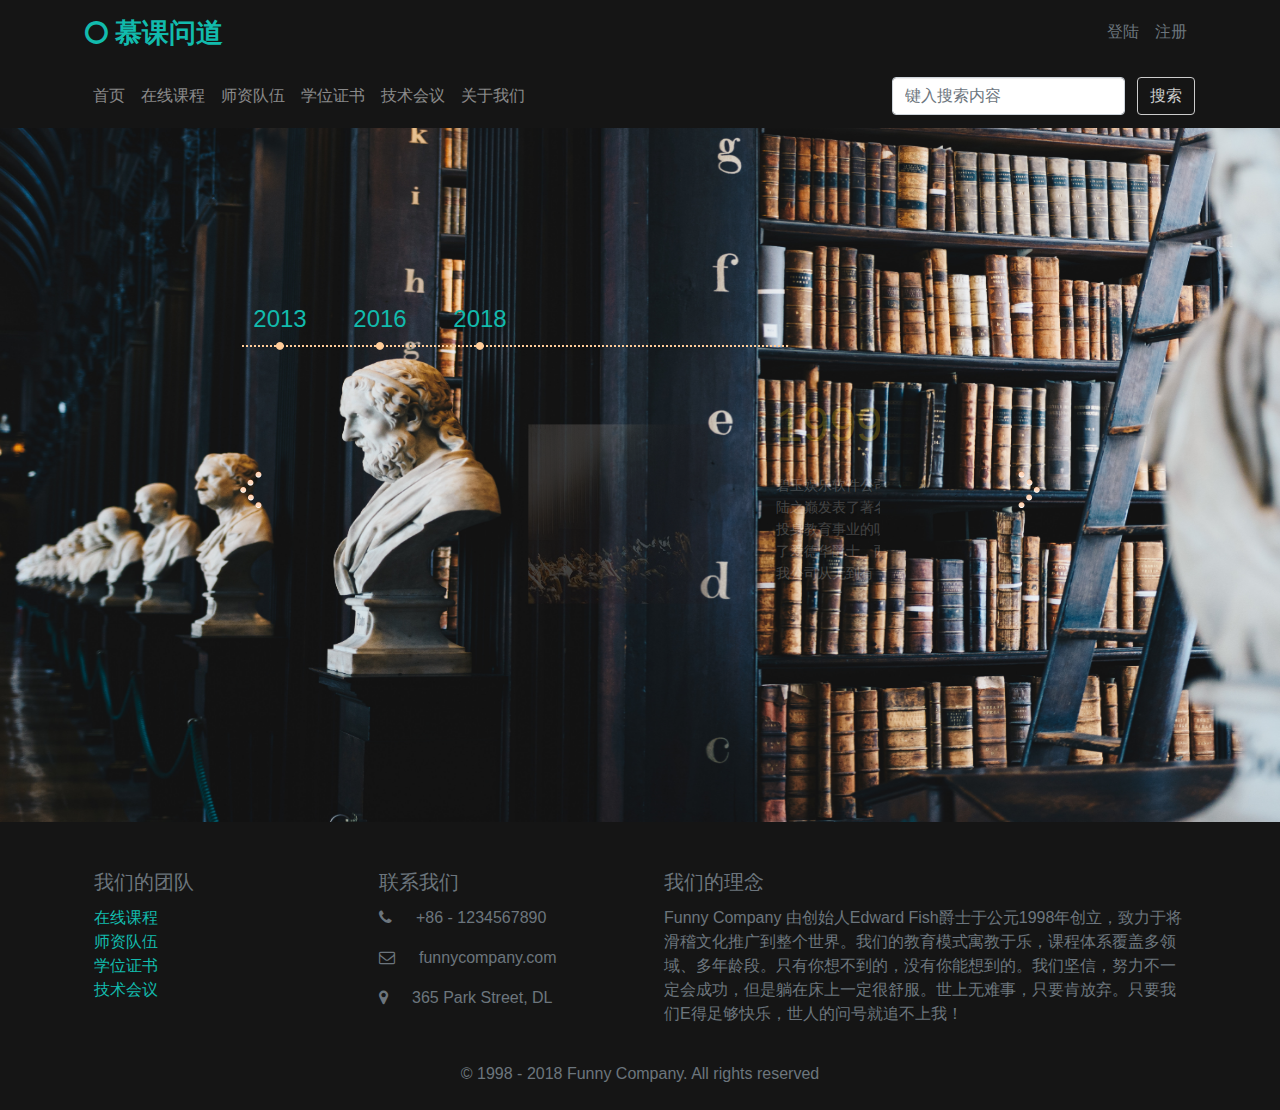
==== commit 32279b18: "Search Complete Rebuild img" ====
--- a/about.html
+++ b/about.html
@@ -184,7 +184,7 @@
 <!-- Body 网页主体 -->
 <!-- jQuery-Timelinr 时间轴的实现 -->
 <div class="py-5 text-white"
-     style="background: url('img/timeline-bg.jpg') no-repeat; background-size:100% 100%;-moz-background-size:100% 100%;}">
+     style="background: url('img/about/timeline-bg.jpg') no-repeat; background-size:100% 100%;-moz-background-size:100% 100%;}">
     <div class="container-fluid">
         <div class="row">
             <div class="col-12">
@@ -200,7 +200,7 @@
                     </ul>
                     <ul id="issues" style="width: 60%; margin-left: 20%">
                         <li id="1999" class="" style="opacity: 0.2;">
-                            <img src="img/History-1.jpg" width="256" height="256">
+                            <img src="img/about/History-1.jpg" width="256" height="256">
                             <h1>1999</h1>
                             <p>
                                 碧玉娱乐软件公司总裁Edward
@@ -209,7 +209,7 @@
                             </p>
                         </li>
                         <li id="2000" class="" style="opacity: 0.2;">
-                            <img src="img/ataturk-2.jpg" width="256" height="256">
+                            <img src="img/about/ataturk-2.jpg" width="256" height="256">
                             <h1>2000</h1>
                             <p>
                                 千禧年的那个晚上，杰克马向Edward
@@ -217,7 +217,7 @@
                             </p>
                         </li>
                         <li id="2005" class="" style="opacity: 0.2;">
-                            <img src="img/ataturk-3.jpg" width="256" height="256">
+                            <img src="img/about/ataturk-3.jpg" width="256" height="256">
                             <h1>2005</h1>
                             <p>
                                 Sultimer参加《谁与争锋之我是最强饭桶》选秀节目夺得魁首，一时名声大振，Funny Company旋即火遍全国。Edward
@@ -225,7 +225,7 @@
                             </p>
                         </li>
                         <li id="2009" class="" style="opacity: 0.2;">
-                            <img src="img/ataturk-3.jpg" width="256" height="256">
+                            <img src="img/about/ataturk-3.jpg" width="256" height="256">
                             <h1>2009</h1>
                             <p>
                                 Edward
@@ -233,7 +233,7 @@
                             </p>
                         </li>
                         <li id="2013" class="" style="opacity: 0.2;">
-                            <img src="img/ataturk-3.jpg" width="256" height="256">
+                            <img src="img/about/ataturk-3.jpg" width="256" height="256">
                             <h1>2013</h1>
                             <p>
                                 截至2013年，Funny Company已经占据了教育培训领域的半壁江山，我司的领袖Edward Fish爵士在公司年会上发表了慷慨激昂的演说《Funny
@@ -241,7 +241,7 @@
                             </p>
                         </li>
                         <li id="2016" class="" style="opacity: 0.2;">
-                            <img src="img/ataturk-3.jpg" width="256" height="256">
+                            <img src="img/about/ataturk-3.jpg" width="256" height="256">
                             <h1>2016</h1>
                             <p>
                                 历史会记住那一天。2016年6月12日，纳斯达克的天空无比的湛蓝，Edward
@@ -249,7 +249,7 @@
                             </p>
                         </li>
                         <li id="2018" class="" style="opacity: 0.2;">
-                            <img src="img/ataturk-3.jpg" width="256" height="256">
+                            <img src="img/about/ataturk-3.jpg" width="256" height="256">
                             <h1>2018</h1>
                             <h3>
                                 2018，传奇仍在继续！<br>
--- a/css/timelinr.css
+++ b/css/timelinr.css
@@ -11,7 +11,7 @@
     height: 60px;
     overflow: hidden;
     margin-left: -450px;
-    background: url('../img/dot.gif') left 45px repeat-x;
+    background: url('../img/about/dot.gif') left 45px repeat-x;
 }
 
 #dates li {
@@ -21,7 +21,7 @@
     height: 50px;
     font-size: 24px;
     text-align: center;
-    background: url('../img/biggerdot.png') center bottom no-repeat;
+    background: url('../img/about/biggerdot.png') center bottom no-repeat;
 }
 
 #dates a {
@@ -116,12 +116,12 @@
 
 #next {
     right: 0;
-    background-image: url('../img/next.png');
+    background-image: url('../img/about/next.png');
 }
 
 #prev {
     left: 0;
-    background-image: url('../img/prev.png');
+    background-image: url('../img/about/prev.png');
 }
 
 #next.disabled,
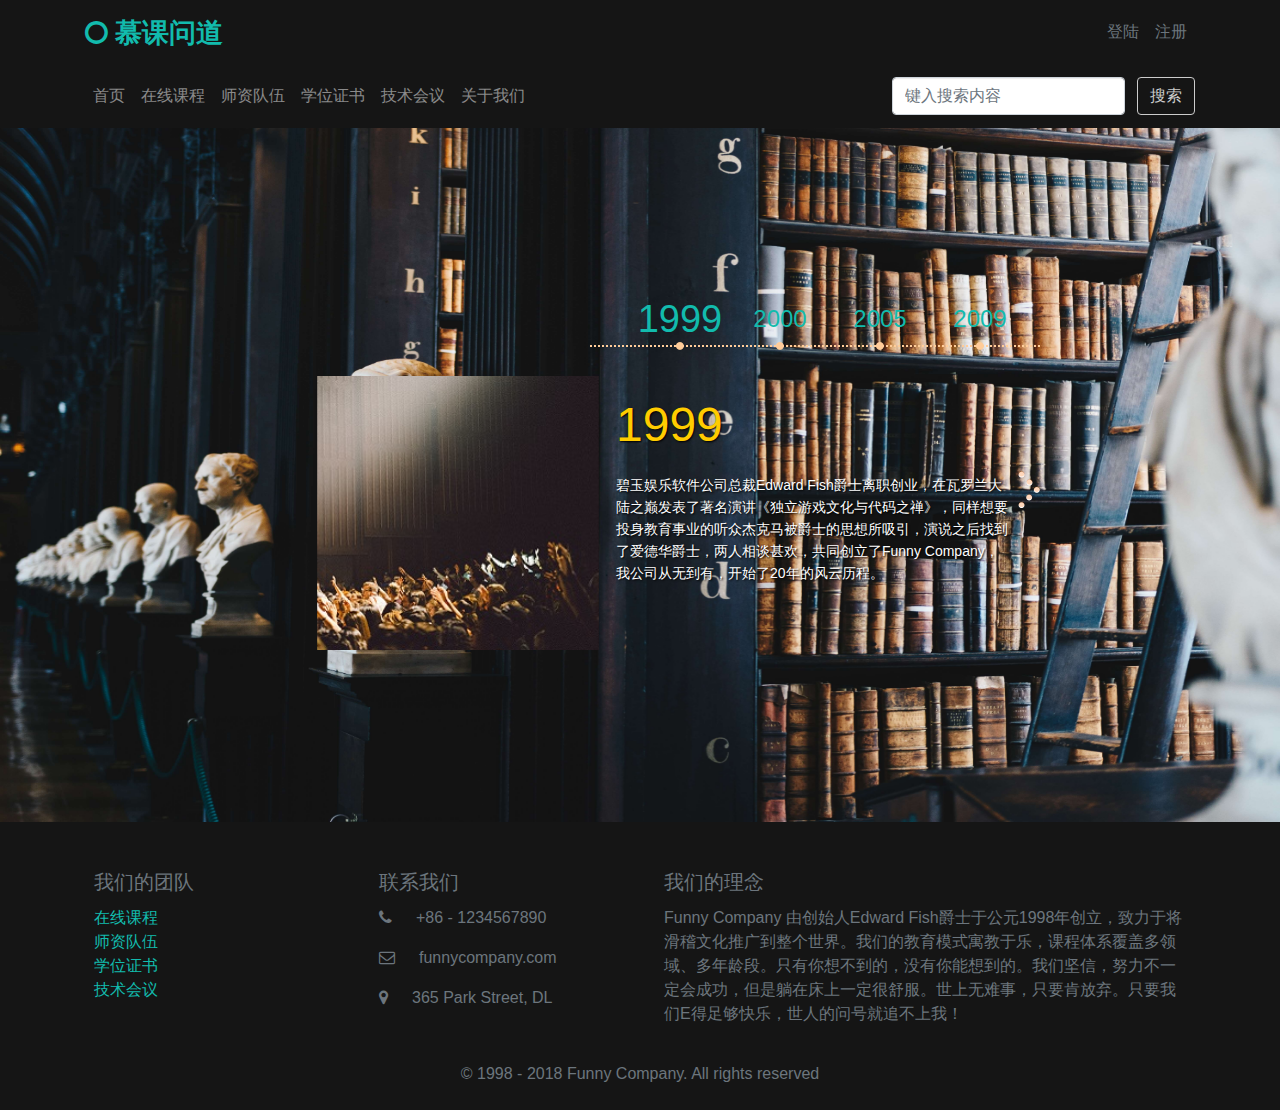
==== commit fa70c592: "Compass CSS and JS" ====
--- a/about.html
+++ b/about.html
@@ -4,9 +4,9 @@
     <meta charset="UTF-8">
     <meta name="viewport" content="width=device-width, initial-scale=1">
     <title>慕课问道</title>
-    <link rel="stylesheet" href="css/bootstrap.css" type="text/css">
-    <link rel="stylesheet" href="css/user.css" type="text/css">
-    <link rel="stylesheet" href="css/timelinr.css" type="text/css">
+    <link rel="stylesheet" href="css/bootstrap.min.css" type="text/css">
+    <link rel="stylesheet" href="css/user.min.css" type="text/css">
+    <link rel="stylesheet" href="css/timelinr.min.css" type="text/css">
     <link rel="stylesheet" href="https://cdnjs.cloudflare.com/ajax/libs/font-awesome/4.7.0/css/font-awesome.min.css"
           type="text/css">
 </head>
@@ -314,8 +314,8 @@
 <!-- Footer End -->
 <!-- Javascript 脚本 -->
 <script src="https://code.jquery.com/jquery-3.3.1.min.js"></script>
-<script src="js/timelinr.js"></script>
-<script src="js/bootstrap.js"></script>
+<script src="js/timelinr.min.js"></script>
+<script src="js/bootstrap.min.js"></script>
 <script>
     // Header 模态框的显示
     $('signinmodal').modal('show');
--- a/css/user.min.css
+++ b/css/user.min.css
@@ -0,0 +1,6 @@
+/*!
+ * Bootstrap v4.1.3 (https://getbootstrap.com/)
+ * Copyright 2011-2018 The Bootstrap Authors
+ * Copyright 2011-2018 Twitter, Inc.
+ * Licensed under MIT (https://github.com/twbs/bootstrap/blob/master/LICENSE)
+ */:root{--blue:#007bff;--indigo:#6610f2;--purple:#6f42c1;--pink:#e83e8c;--red:#dc3545;--orange:#fd7e14;--yellow:#ffc107;--green:#28a745;--teal:#20c997;--cyan:#17a2b8;--white:#fff;--gray:#6c757d;--gray-dark:#343a40;--primary:#12bbad;--secondary:#4f70ce;--success:#28a745;--info:#ccc;--warning:#ffc107;--danger:#dc3545;--light:#f3f3f3;--dark:#151515;--breakpoint-xs:0;--breakpoint-sm:576px;--breakpoint-md:768px;--breakpoint-lg:992px;--breakpoint-xl:1200px;--font-family-sans-serif:-apple-system,BlinkMacSystemFont,"Segoe UI",Roboto,"Helvetica Neue",Arial,sans-serif,"Apple Color Emoji","Segoe UI Emoji","Segoe UI Symbol","Noto Color Emoji";--font-family-monospace:SFMono-Regular,Menlo,Monaco,Consolas,"Liberation Mono","Courier New",monospace}*,*::before,*::after{box-sizing:border-box}html{font-family:sans-serif;line-height:1.15;-webkit-text-size-adjust:100%;-ms-text-size-adjust:100%;-ms-overflow-style:scrollbar;-webkit-tap-highlight-color:rgba(0,0,0,0)}@-ms-viewport{width:device-width}article,aside,figcaption,figure,footer,header,hgroup,main,nav,section{display:block}body{margin:0;font-family:-apple-system,BlinkMacSystemFont,"Segoe UI",Roboto,"Helvetica Neue",Arial,sans-serif,"Apple Color Emoji","Segoe UI Emoji","Segoe UI Symbol";font-size:1rem;font-weight:200;line-height:1.5;color:#333;text-align:left;background-color:white}[tabindex="-1"]:focus{outline:0 !important}hr{box-sizing:content-box;height:0;overflow:visible}h1,h2,h3,h4,h5,h6{margin-top:0;margin-bottom:.75rem}p{margin-top:0;margin-bottom:1rem}abbr[title],abbr[data-original-title]{text-decoration:underline;-webkit-text-decoration:underline dotted;text-decoration:underline dotted;cursor:help;border-bottom:0}address{margin-bottom:1rem;font-style:normal;line-height:inherit}ol,ul,dl{margin-top:0;margin-bottom:1rem}ol ol,ul ul,ol ul,ul ol{margin-bottom:0}dt{font-weight:700}dd{margin-bottom:.5rem;margin-left:0}blockquote{margin:0 0 1rem}dfn{font-style:italic}b,strong{font-weight:bolder}small{font-size:80%}sub,sup{position:relative;font-size:75%;line-height:0;vertical-align:baseline}sub{bottom:-.25em}sup{top:-.5em}a{color:#12bbad;text-decoration:none;background-color:transparent;-webkit-text-decoration-skip:objects}a:hover{color:#0b756c;text-decoration:underline}a:not([href]):not([tabindex]){color:inherit;text-decoration:none}a:not([href]):not([tabindex]):hover,a:not([href]):not([tabindex]):focus{color:inherit;text-decoration:none}a:not([href]):not([tabindex]):focus{outline:0}pre,code,kbd,samp{font-family:SFMono-Regular,Menlo,Monaco,Consolas,"Liberation Mono","Courier New",monospace;font-size:1em}pre{margin-top:0;margin-bottom:1rem;overflow:auto;-ms-overflow-style:scrollbar}figure{margin:0 0 1rem}img{vertical-align:middle;border-style:none}svg{overflow:hidden;vertical-align:middle}table{border-collapse:collapse}caption{padding-top:.75rem;padding-bottom:.75rem;color:#6c757d;text-align:left;caption-side:bottom}th{text-align:inherit}label{display:inline-block;margin-bottom:.5rem}button{border-radius:0}button:focus{outline:1px dotted;outline:5px auto -webkit-focus-ring-color}input,button,select,optgroup,textarea{margin:0;font-family:inherit;font-size:inherit;line-height:inherit}button,input{overflow:visible}button,select{text-transform:none}button,html [type="button"],[type="reset"],[type="submit"]{-webkit-appearance:button}button::-moz-focus-inner,[type="button"]::-moz-focus-inner,[type="reset"]::-moz-focus-inner,[type="submit"]::-moz-focus-inner{padding:0;border-style:none}input[type="radio"],input[type="checkbox"]{box-sizing:border-box;padding:0}input[type="date"],input[type="time"],input[type="datetime-local"],input[type="month"]{-webkit-appearance:listbox}textarea{overflow:auto;resize:vertical}fieldset{min-width:0;padding:0;margin:0;border:0}legend{display:block;width:100%;max-width:100%;padding:0;margin-bottom:.5rem;font-size:1.5rem;line-height:inherit;color:inherit;white-space:normal}progress{vertical-align:baseline}[type="number"]::-webkit-inner-spin-button,[type="number"]::-webkit-outer-spin-button{height:auto}[type="search"]{outline-offset:-2px;-webkit-appearance:none}[type="search"]::-webkit-search-cancel-button,[type="search"]::-webkit-search-decoration{-webkit-appearance:none}::-webkit-file-upload-button{font:inherit;-webkit-appearance:button}output{display:inline-block}summary{display:list-item;cursor:pointer}template{display:none}[hidden]{display:none !important}h1,h2,h3,h4,h5,h6,.h1,.h2,.h3,.h4,.h5,.h6{margin-bottom:.75rem;font-family:-apple-system,BlinkMacSystemFont,"Segoe UI",Roboto,"Helvetica Neue",Arial,sans-serif,"Apple Color Emoji","Segoe UI Emoji","Segoe UI Symbol";font-weight:200;line-height:1.2;color:inherit}h1,.h1{font-size:2.5rem}h2,.h2{font-size:2rem}h3,.h3{font-size:1.75rem}h4,.h4{font-size:1.5rem}h5,.h5{font-size:1.25rem}h6,.h6{font-size:1rem}.lead{font-size:1.3rem;font-weight:300}.display-1{font-size:6rem;font-weight:300;line-height:1.2}.display-2{font-size:5.5rem;font-weight:300;line-height:1.2}.display-3{font-size:4.5rem;font-weight:300;line-height:1.2}.display-4{font-size:3.5rem;font-weight:300;line-height:1.2}hr{margin-top:1.5rem;margin-bottom:1.5rem;border:0;border-top:1px solid rgba(0,0,0,0.1)}small,.small{font-size:80%;font-weight:200}mark,.mark{padding:.2em;background-color:#fcf8e3}.list-unstyled{padding-left:0;list-style:none}.list-inline{padding-left:0;list-style:none}.list-inline-item{display:inline-block}.list-inline-item:not(:last-child){margin-right:.5rem}.initialism{font-size:90%;text-transform:uppercase}.blockquote{margin-bottom:1.5rem;font-size:1.25rem}.blockquote-footer{display:block;font-size:80%;color:#6c757d}.blockquote-footer::before{content:"\2014 \00A0"}.img-fluid{max-width:100%;height:auto}.img-thumbnail{padding:.25rem;background-color:white;border:1px solid #dee2e6;border-radius:.25rem;box-shadow:0 1px 2px rgba(0,0,0,0.075);max-width:100%;height:auto}.figure{display:inline-block}.figure-img{margin-bottom:.75rem;line-height:1}.figure-caption{font-size:90%;color:#6c757d}code{font-size:87.5%;color:#e83e8c;word-break:break-word}a>code{color:inherit}kbd{padding:.2rem .4rem;font-size:87.5%;color:#fff;background-color:#212529;border-radius:.2rem;box-shadow:inset 0 -0.1rem 0 rgba(0,0,0,0.25)}kbd kbd{padding:0;font-size:100%;font-weight:700;box-shadow:none}pre{display:block;font-size:87.5%;color:#212529}pre code{font-size:inherit;color:inherit;word-break:normal}.pre-scrollable{max-height:340px;overflow-y:scroll}.container{width:100%;padding-right:15px;padding-left:15px;margin-right:auto;margin-left:auto}@media(min-width:576px){.container{max-width:540px}}@media(min-width:768px){.container{max-width:720px}}@media(min-width:992px){.container{max-width:960px}}@media(min-width:1200px){.container{max-width:1140px}}.container-fluid{width:100%;padding-right:15px;padding-left:15px;margin-right:auto;margin-left:auto}.row{display:flex;flex-wrap:wrap;margin-right:-15px;margin-left:-15px}.no-gutters{margin-right:0;margin-left:0}.no-gutters>.col,.no-gutters>[class*="col-"]{padding-right:0;padding-left:0}.col-1,.col-2,.col-3,.col-4,.col-5,.col-6,.col-7,.col-8,.col-9,.col-10,.col-11,.col-12,.col,.col-auto,.col-sm-1,.col-sm-2,.col-sm-3,.col-sm-4,.col-sm-5,.col-sm-6,.col-sm-7,.col-sm-8,.col-sm-9,.col-sm-10,.col-sm-11,.col-sm-12,.col-sm,.col-sm-auto,.col-md-1,.col-md-2,.col-md-3,.col-md-4,.col-md-5,.col-md-6,.col-md-7,.col-md-8,.col-md-9,.col-md-10,.col-md-11,.col-md-12,.col-md,.col-md-auto,.col-lg-1,.col-lg-2,.col-lg-3,.col-lg-4,.col-lg-5,.col-lg-6,.col-lg-7,.col-lg-8,.col-lg-9,.col-lg-10,.col-lg-11,.col-lg-12,.col-lg,.col-lg-auto,.col-xl-1,.col-xl-2,.col-xl-3,.col-xl-4,.col-xl-5,.col-xl-6,.col-xl-7,.col-xl-8,.col-xl-9,.col-xl-10,.col-xl-11,.col-xl-12,.col-xl,.col-xl-auto{position:relative;width:100%;min-height:1px;padding-right:15px;padding-left:15px}.col{flex-basis:0;flex-grow:1;max-width:100%}.col-auto{flex:0 0 auto;width:auto;max-width:none}.col-1{flex:0 0 8.33333%;max-width:8.33333%}.col-2{flex:0 0 16.66667%;max-width:16.66667%}.col-3{flex:0 0 25%;max-width:25%}.col-4{flex:0 0 33.33333%;max-width:33.33333%}.col-5{flex:0 0 41.66667%;max-width:41.66667%}.col-6{flex:0 0 50%;max-width:50%}.col-7{flex:0 0 58.33333%;max-width:58.33333%}.col-8{flex:0 0 66.66667%;max-width:66.66667%}.col-9{flex:0 0 75%;max-width:75%}.col-10{flex:0 0 83.33333%;max-width:83.33333%}.col-11{flex:0 0 91.66667%;max-width:91.66667%}.col-12{flex:0 0 100%;max-width:100%}.order-first{order:-1}.order-last{order:13}.order-0{order:0}.order-1{order:1}.order-2{order:2}.order-3{order:3}.order-4{order:4}.order-5{order:5}.order-6{order:6}.order-7{order:7}.order-8{order:8}.order-9{order:9}.order-10{order:10}.order-11{order:11}.order-12{order:12}.offset-1{margin-left:8.33333%}.offset-2{margin-left:16.66667%}.offset-3{margin-left:25%}.offset-4{margin-left:33.33333%}.offset-5{margin-left:41.66667%}.offset-6{margin-left:50%}.offset-7{margin-left:58.33333%}.offset-8{margin-left:66.66667%}.offset-9{margin-left:75%}.offset-10{margin-left:83.33333%}.offset-11{margin-left:91.66667%}@media(min-width:576px){.col-sm{flex-basis:0;flex-grow:1;max-width:100%}.col-sm-auto{flex:0 0 auto;width:auto;max-width:none}.col-sm-1{flex:0 0 8.33333%;max-width:8.33333%}.col-sm-2{flex:0 0 16.66667%;max-width:16.66667%}.col-sm-3{flex:0 0 25%;max-width:25%}.col-sm-4{flex:0 0 33.33333%;max-width:33.33333%}.col-sm-5{flex:0 0 41.66667%;max-width:41.66667%}.col-sm-6{flex:0 0 50%;max-width:50%}.col-sm-7{flex:0 0 58.33333%;max-width:58.33333%}.col-sm-8{flex:0 0 66.66667%;max-width:66.66667%}.col-sm-9{flex:0 0 75%;max-width:75%}.col-sm-10{flex:0 0 83.33333%;max-width:83.33333%}.col-sm-11{flex:0 0 91.66667%;max-width:91.66667%}.col-sm-12{flex:0 0 100%;max-width:100%}.order-sm-first{order:-1}.order-sm-last{order:13}.order-sm-0{order:0}.order-sm-1{order:1}.order-sm-2{order:2}.order-sm-3{order:3}.order-sm-4{order:4}.order-sm-5{order:5}.order-sm-6{order:6}.order-sm-7{order:7}.order-sm-8{order:8}.order-sm-9{order:9}.order-sm-10{order:10}.order-sm-11{order:11}.order-sm-12{order:12}.offset-sm-0{margin-left:0}.offset-sm-1{margin-left:8.33333%}.offset-sm-2{margin-left:16.66667%}.offset-sm-3{margin-left:25%}.offset-sm-4{margin-left:33.33333%}.offset-sm-5{margin-left:41.66667%}.offset-sm-6{margin-left:50%}.offset-sm-7{margin-left:58.33333%}.offset-sm-8{margin-left:66.66667%}.offset-sm-9{margin-left:75%}.offset-sm-10{margin-left:83.33333%}.offset-sm-11{margin-left:91.66667%}}@media(min-width:768px){.col-md{flex-basis:0;flex-grow:1;max-width:100%}.col-md-auto{flex:0 0 auto;width:auto;max-width:none}.col-md-1{flex:0 0 8.33333%;max-width:8.33333%}.col-md-2{flex:0 0 16.66667%;max-width:16.66667%}.col-md-3{flex:0 0 25%;max-width:25%}.col-md-4{flex:0 0 33.33333%;max-width:33.33333%}.col-md-5{flex:0 0 41.66667%;max-width:41.66667%}.col-md-6{flex:0 0 50%;max-width:50%}.col-md-7{flex:0 0 58.33333%;max-width:58.33333%}.col-md-8{flex:0 0 66.66667%;max-width:66.66667%}.col-md-9{flex:0 0 75%;max-width:75%}.col-md-10{flex:0 0 83.33333%;max-width:83.33333%}.col-md-11{flex:0 0 91.66667%;max-width:91.66667%}.col-md-12{flex:0 0 100%;max-width:100%}.order-md-first{order:-1}.order-md-last{order:13}.order-md-0{order:0}.order-md-1{order:1}.order-md-2{order:2}.order-md-3{order:3}.order-md-4{order:4}.order-md-5{order:5}.order-md-6{order:6}.order-md-7{order:7}.order-md-8{order:8}.order-md-9{order:9}.order-md-10{order:10}.order-md-11{order:11}.order-md-12{order:12}.offset-md-0{margin-left:0}.offset-md-1{margin-left:8.33333%}.offset-md-2{margin-left:16.66667%}.offset-md-3{margin-left:25%}.offset-md-4{margin-left:33.33333%}.offset-md-5{margin-left:41.66667%}.offset-md-6{margin-left:50%}.offset-md-7{margin-left:58.33333%}.offset-md-8{margin-left:66.66667%}.offset-md-9{margin-left:75%}.offset-md-10{margin-left:83.33333%}.offset-md-11{margin-left:91.66667%}}@media(min-width:992px){.col-lg{flex-basis:0;flex-grow:1;max-width:100%}.col-lg-auto{flex:0 0 auto;width:auto;max-width:none}.col-lg-1{flex:0 0 8.33333%;max-width:8.33333%}.col-lg-2{flex:0 0 16.66667%;max-width:16.66667%}.col-lg-3{flex:0 0 25%;max-width:25%}.col-lg-4{flex:0 0 33.33333%;max-width:33.33333%}.col-lg-5{flex:0 0 41.66667%;max-width:41.66667%}.col-lg-6{flex:0 0 50%;max-width:50%}.col-lg-7{flex:0 0 58.33333%;max-width:58.33333%}.col-lg-8{flex:0 0 66.66667%;max-width:66.66667%}.col-lg-9{flex:0 0 75%;max-width:75%}.col-lg-10{flex:0 0 83.33333%;max-width:83.33333%}.col-lg-11{flex:0 0 91.66667%;max-width:91.66667%}.col-lg-12{flex:0 0 100%;max-width:100%}.order-lg-first{order:-1}.order-lg-last{order:13}.order-lg-0{order:0}.order-lg-1{order:1}.order-lg-2{order:2}.order-lg-3{order:3}.order-lg-4{order:4}.order-lg-5{order:5}.order-lg-6{order:6}.order-lg-7{order:7}.order-lg-8{order:8}.order-lg-9{order:9}.order-lg-10{order:10}.order-lg-11{order:11}.order-lg-12{order:12}.offset-lg-0{margin-left:0}.offset-lg-1{margin-left:8.33333%}.offset-lg-2{margin-left:16.66667%}.offset-lg-3{margin-left:25%}.offset-lg-4{margin-left:33.33333%}.offset-lg-5{margin-left:41.66667%}.offset-lg-6{margin-left:50%}.offset-lg-7{margin-left:58.33333%}.offset-lg-8{margin-left:66.66667%}.offset-lg-9{margin-left:75%}.offset-lg-10{margin-left:83.33333%}.offset-lg-11{margin-left:91.66667%}}@media(min-width:1200px){.col-xl{flex-basis:0;flex-grow:1;max-width:100%}.col-xl-auto{flex:0 0 auto;width:auto;max-width:none}.col-xl-1{flex:0 0 8.33333%;max-width:8.33333%}.col-xl-2{flex:0 0 16.66667%;max-width:16.66667%}.col-xl-3{flex:0 0 25%;max-width:25%}.col-xl-4{flex:0 0 33.33333%;max-width:33.33333%}.col-xl-5{flex:0 0 41.66667%;max-width:41.66667%}.col-xl-6{flex:0 0 50%;max-width:50%}.col-xl-7{flex:0 0 58.33333%;max-width:58.33333%}.col-xl-8{flex:0 0 66.66667%;max-width:66.66667%}.col-xl-9{flex:0 0 75%;max-width:75%}.col-xl-10{flex:0 0 83.33333%;max-width:83.33333%}.col-xl-11{flex:0 0 91.66667%;max-width:91.66667%}.col-xl-12{flex:0 0 100%;max-width:100%}.order-xl-first{order:-1}.order-xl-last{order:13}.order-xl-0{order:0}.order-xl-1{order:1}.order-xl-2{order:2}.order-xl-3{order:3}.order-xl-4{order:4}.order-xl-5{order:5}.order-xl-6{order:6}.order-xl-7{order:7}.order-xl-8{order:8}.order-xl-9{order:9}.order-xl-10{order:10}.order-xl-11{order:11}.order-xl-12{order:12}.offset-xl-0{margin-left:0}.offset-xl-1{margin-left:8.33333%}.offset-xl-2{margin-left:16.66667%}.offset-xl-3{margin-left:25%}.offset-xl-4{margin-left:33.33333%}.offset-xl-5{margin-left:41.66667%}.offset-xl-6{margin-left:50%}.offset-xl-7{margin-left:58.33333%}.offset-xl-8{margin-left:66.66667%}.offset-xl-9{margin-left:75%}.offset-xl-10{margin-left:83.33333%}.offset-xl-11{margin-left:91.66667%}}.table{width:100%;margin-bottom:1.5rem;background-color:transparent}.table th,.table td{padding:.75rem;vertical-align:top;border-top:1px solid #dee2e6}.table thead th{vertical-align:bottom;border-bottom:2px solid #dee2e6}.table tbody+tbody{border-top:2px solid #dee2e6}.table .table{background-color:white}.table-sm th,.table-sm td{padding:.3rem}.table-bordered{border:1px solid #dee2e6}.table-bordered th,.table-bordered td{border:1px solid #dee2e6}.table-bordered thead th,.table-bordered thead td{border-bottom-width:2px}.table-borderless th,.table-borderless td,.table-borderless thead th,.table-borderless tbody+tbody{border:0}.table-striped tbody tr:nth-of-type(odd){background-color:rgba(0,0,0,0.05)}.table-hover tbody tr:hover{background-color:rgba(0,0,0,0.075)}.table-primary,.table-primary>th,.table-primary>td{background-color:#bdece8}.table-hover .table-primary:hover{background-color:#a9e6e1}.table-hover .table-primary:hover>td,.table-hover .table-primary:hover>th{background-color:#a9e6e1}.table-secondary,.table-secondary>th,.table-secondary>td{background-color:#ced7f1}.table-hover .table-secondary:hover{background-color:#bac7eb}.table-hover .table-secondary:hover>td,.table-hover .table-secondary:hover>th{background-color:#bac7eb}.table-success,.table-success>th,.table-success>td{background-color:#c3e6cb}.table-hover .table-success:hover{background-color:#b1dfbb}.table-hover .table-success:hover>td,.table-hover .table-success:hover>th{background-color:#b1dfbb}.table-info,.table-info>th,.table-info>td{background-color:#f1f1f1}.table-hover .table-info:hover{background-color:#e4e4e4}.table-hover .table-info:hover>td,.table-hover .table-info:hover>th{background-color:#e4e4e4}.table-warning,.table-warning>th,.table-warning>td{background-color:#ffeeba}.table-hover .table-warning:hover{background-color:#ffe8a1}.table-hover .table-warning:hover>td,.table-hover .table-warning:hover>th{background-color:#ffe8a1}.table-danger,.table-danger>th,.table-danger>td{background-color:#f5c6cb}.table-hover .table-danger:hover{background-color:#f1b0b7}.table-hover .table-danger:hover>td,.table-hover .table-danger:hover>th{background-color:#f1b0b7}.table-light,.table-light>th,.table-light>td{background-color:#fcfcfc}.table-hover .table-light:hover{background-color:#efefef}.table-hover .table-light:hover>td,.table-hover .table-light:hover>th{background-color:#efefef}.table-dark,.table-dark>th,.table-dark>td{background-color:#bdbdbd}.table-hover .table-dark:hover{background-color:#b0b0b0}.table-hover .table-dark:hover>td,.table-hover .table-dark:hover>th{background-color:#b0b0b0}.table-active,.table-active>th,.table-active>td{background-color:rgba(0,0,0,0.075)}.table-hover .table-active:hover{background-color:rgba(0,0,0,0.075)}.table-hover .table-active:hover>td,.table-hover .table-active:hover>th{background-color:rgba(0,0,0,0.075)}.table .thead-dark th{color:white;background-color:#212529;border-color:#32383e}.table .thead-light th{color:#495057;background-color:#e9ecef;border-color:#dee2e6}.table-dark{color:white;background-color:#212529}.table-dark th,.table-dark td,.table-dark thead th{border-color:#32383e}.table-dark.table-bordered{border:0}.table-dark.table-striped tbody tr:nth-of-type(odd){background-color:rgba(255,255,255,0.05)}.table-dark.table-hover tbody tr:hover{background-color:rgba(255,255,255,0.075)}@media(max-width:575.98px){.table-responsive-sm{display:block;width:100%;overflow-x:auto;-webkit-overflow-scrolling:touch;-ms-overflow-style:-ms-autohiding-scrollbar}.table-responsive-sm>.table-bordered{border:0}}@media(max-width:767.98px){.table-responsive-md{display:block;width:100%;overflow-x:auto;-webkit-overflow-scrolling:touch;-ms-overflow-style:-ms-autohiding-scrollbar}.table-responsive-md>.table-bordered{border:0}}@media(max-width:991.98px){.table-responsive-lg{display:block;width:100%;overflow-x:auto;-webkit-overflow-scrolling:touch;-ms-overflow-style:-ms-autohiding-scrollbar}.table-responsive-lg>.table-bordered{border:0}}@media(max-width:1199.98px){.table-responsive-xl{display:block;width:100%;overflow-x:auto;-webkit-overflow-scrolling:touch;-ms-overflow-style:-ms-autohiding-scrollbar}.table-responsive-xl>.table-bordered{border:0}}.table-responsive{display:block;width:100%;overflow-x:auto;-webkit-overflow-scrolling:touch;-ms-overflow-style:-ms-autohiding-scrollbar}.table-responsive>.table-bordered{border:0}.form-control{display:block;width:100%;height:calc(2.25rem+2px);padding:.375rem .75rem;font-size:1rem;line-height:1.5;color:#495057;background-color:#fff;background-clip:padding-box;border:1px solid #ced4da;border-radius:.25rem;box-shadow:inset 0 1px 1px rgba(0,0,0,0.075);transition:border-color .15s ease-in-out,box-shadow .15s ease-in-out}@media screen and (prefers-reduced-motion:reduce){.form-control{transition:none}}.form-control::-ms-expand{background-color:transparent;border:0}.form-control:focus{color:#495057;background-color:#fff;border-color:#5defe3;outline:0;box-shadow:inset 0 1px 1px rgba(0,0,0,0.075),0 0 0 .2rem rgba(18,187,173,0.25)}.form-control::-webkit-input-placeholder{color:#6c757d;opacity:1}.form-control:-ms-input-placeholder{color:#6c757d;opacity:1}.form-control::-ms-input-placeholder{color:#6c757d;opacity:1}.form-control::placeholder{color:#6c757d;opacity:1}.form-control:disabled,.form-control[readonly]{background-color:#e9ecef;opacity:1}select.form-control:focus::-ms-value{color:#495057;background-color:#fff}.form-control-file,.form-control-range{display:block;width:100%}.col-form-label{padding-top:calc(0.375rem+1px);padding-bottom:calc(0.375rem+1px);margin-bottom:0;font-size:inherit;line-height:1.5}.col-form-label-lg{padding-top:calc(0.5rem+1px);padding-bottom:calc(0.5rem+1px);font-size:1.25rem;line-height:1.5}.col-form-label-sm{padding-top:calc(0.25rem+1px);padding-bottom:calc(0.25rem+1px);font-size:.875rem;line-height:1.5}.form-control-plaintext{display:block;width:100%;padding-top:.375rem;padding-bottom:.375rem;margin-bottom:0;line-height:1.5;color:#333;background-color:transparent;border:solid transparent;border-width:1px 0}.form-control-plaintext.form-control-sm,.form-control-plaintext.form-control-lg{padding-right:0;padding-left:0}.form-control-sm{height:calc(1.8125rem+2px);padding:.25rem .5rem;font-size:.875rem;line-height:1.5;border-radius:.2rem}.form-control-lg{height:calc(2.875rem+2px);padding:.5rem 1rem;font-size:1.25rem;line-height:1.5;border-radius:.3rem}select.form-control[size],select.form-control[multiple]{height:auto}textarea.form-control{height:auto}.form-group{margin-bottom:1rem}.form-text{display:block;margin-top:.25rem}.form-row{display:flex;flex-wrap:wrap;margin-right:-5px;margin-left:-5px}.form-row>.col,.form-row>[class*="col-"]{padding-right:5px;padding-left:5px}.form-check{position:relative;display:block;padding-left:1.25rem}.form-check-input{position:absolute;margin-top:.3rem;margin-left:-1.25rem}.form-check-input:disabled ~ .form-check-label{color:#6c757d}.form-check-label{margin-bottom:0}.form-check-inline{display:inline-flex;align-items:center;padding-left:0;margin-right:.75rem}.form-check-inline .form-check-input{position:static;margin-top:0;margin-right:.3125rem;margin-left:0}.valid-feedback{display:none;width:100%;margin-top:.25rem;font-size:80%;color:#28a745}.valid-tooltip{position:absolute;top:100%;z-index:5;display:none;max-width:100%;padding:.25rem .5rem;margin-top:.1rem;font-size:.875rem;line-height:1.5;color:#fff;background-color:rgba(40,167,69,0.9);border-radius:.25rem}.was-validated .form-control:valid,.form-control.is-valid,.was-validated .custom-select:valid,.custom-select.is-valid{border-color:#28a745}.was-validated .form-control:valid:focus,.form-control.is-valid:focus,.was-validated .custom-select:valid:focus,.custom-select.is-valid:focus{border-color:#28a745;box-shadow:0 0 0 .2rem rgba(40,167,69,0.25)}.was-validated .form-control:valid ~ .valid-feedback,.was-validated .form-control:valid ~ .valid-tooltip,.form-control.is-valid ~ .valid-feedback,.form-control.is-valid ~ .valid-tooltip,.was-validated .custom-select:valid ~ .valid-feedback,.was-validated .custom-select:valid ~ .valid-tooltip,.custom-select.is-valid ~ .valid-feedback,.custom-select.is-valid ~ .valid-tooltip{display:block}.was-validated .form-control-file:valid ~ .valid-feedback,.was-validated .form-control-file:valid ~ .valid-tooltip,.form-control-file.is-valid ~ .valid-feedback,.form-control-file.is-valid ~ .valid-tooltip{display:block}.was-validated .form-check-input:valid ~ .form-check-label,.form-check-input.is-valid ~ .form-check-label{color:#28a745}.was-validated .form-check-input:valid ~ .valid-feedback,.was-validated .form-check-input:valid ~ .valid-tooltip,.form-check-input.is-valid ~ .valid-feedback,.form-check-input.is-valid ~ .valid-tooltip{display:block}.was-validated .custom-control-input:valid ~ .custom-control-label,.custom-control-input.is-valid ~ .custom-control-label{color:#28a745}.was-validated .custom-control-input:valid ~ .custom-control-label::before,.custom-control-input.is-valid ~ .custom-control-label::before{background-color:#71dd8a}.was-validated .custom-control-input:valid ~ .valid-feedback,.was-validated .custom-control-input:valid ~ .valid-tooltip,.custom-control-input.is-valid ~ .valid-feedback,.custom-control-input.is-valid ~ .valid-tooltip{display:block}.was-validated .custom-control-input:valid:checked ~ .custom-control-label::before,.custom-control-input.is-valid:checked ~ .custom-control-label::before{background-color:#34ce57}.was-validated .custom-control-input:valid:focus ~ .custom-control-label::before,.custom-control-input.is-valid:focus ~ .custom-control-label::before{box-shadow:0 0 0 1px white,0 0 0 .2rem rgba(40,167,69,0.25)}.was-validated .custom-file-input:valid ~ .custom-file-label,.custom-file-input.is-valid ~ .custom-file-label{border-color:#28a745}.was-validated .custom-file-input:valid ~ .custom-file-label::after,.custom-file-input.is-valid ~ .custom-file-label::after{border-color:inherit}.was-validated .custom-file-input:valid ~ .valid-feedback,.was-validated .custom-file-input:valid ~ .valid-tooltip,.custom-file-input.is-valid ~ .valid-feedback,.custom-file-input.is-valid ~ .valid-tooltip{display:block}.was-validated .custom-file-input:valid:focus ~ .custom-file-label,.custom-file-input.is-valid:focus ~ .custom-file-label{box-shadow:0 0 0 .2rem rgba(40,167,69,0.25)}.invalid-feedback{display:none;width:100%;margin-top:.25rem;font-size:80%;color:#dc3545}.invalid-tooltip{position:absolute;top:100%;z-index:5;display:none;max-width:100%;padding:.25rem .5rem;margin-top:.1rem;font-size:.875rem;line-height:1.5;color:#fff;background-color:rgba(220,53,69,0.9);border-radius:.25rem}.was-validated .form-control:invalid,.form-control.is-invalid,.was-validated .custom-select:invalid,.custom-select.is-invalid{border-color:#dc3545}.was-validated .form-control:invalid:focus,.form-control.is-invalid:focus,.was-validated .custom-select:invalid:focus,.custom-select.is-invalid:focus{border-color:#dc3545;box-shadow:0 0 0 .2rem rgba(220,53,69,0.25)}.was-validated .form-control:invalid ~ .invalid-feedback,.was-validated .form-control:invalid ~ .invalid-tooltip,.form-control.is-invalid ~ .invalid-feedback,.form-control.is-invalid ~ .invalid-tooltip,.was-validated .custom-select:invalid ~ .invalid-feedback,.was-validated .custom-select:invalid ~ .invalid-tooltip,.custom-select.is-invalid ~ .invalid-feedback,.custom-select.is-invalid ~ .invalid-tooltip{display:block}.was-validated .form-control-file:invalid ~ .invalid-feedback,.was-validated .form-control-file:invalid ~ .invalid-tooltip,.form-control-file.is-invalid ~ .invalid-feedback,.form-control-file.is-invalid ~ .invalid-tooltip{display:block}.was-validated .form-check-input:invalid ~ .form-check-label,.form-check-input.is-invalid ~ .form-check-label{color:#dc3545}.was-validated .form-check-input:invalid ~ .invalid-feedback,.was-validated .form-check-input:invalid ~ .invalid-tooltip,.form-check-input.is-invalid ~ .invalid-feedback,.form-check-input.is-invalid ~ .invalid-tooltip{display:block}.was-validated .custom-control-input:invalid ~ .custom-control-label,.custom-control-input.is-invalid ~ .custom-control-label{color:#dc3545}.was-validated .custom-control-input:invalid ~ .custom-control-label::before,.custom-control-input.is-invalid ~ .custom-control-label::before{background-color:#efa2a9}.was-validated .custom-control-input:invalid ~ .invalid-feedback,.was-validated .custom-control-input:invalid ~ .invalid-tooltip,.custom-control-input.is-invalid ~ .invalid-feedback,.custom-control-input.is-invalid ~ .invalid-tooltip{display:block}.was-validated .custom-control-input:invalid:checked ~ .custom-control-label::before,.custom-control-input.is-invalid:checked ~ .custom-control-label::before{background-color:#e4606d}.was-validated .custom-control-input:invalid:focus ~ .custom-control-label::before,.custom-control-input.is-invalid:focus ~ .custom-control-label::before{box-shadow:0 0 0 1px white,0 0 0 .2rem rgba(220,53,69,0.25)}.was-validated .custom-file-input:invalid ~ .custom-file-label,.custom-file-input.is-invalid ~ .custom-file-label{border-color:#dc3545}.was-validated .custom-file-input:invalid ~ .custom-file-label::after,.custom-file-input.is-invalid ~ .custom-file-label::after{border-color:inherit}.was-validated .custom-file-input:invalid ~ .invalid-feedback,.was-validated .custom-file-input:invalid ~ .invalid-tooltip,.custom-file-input.is-invalid ~ .invalid-feedback,.custom-file-input.is-invalid ~ .invalid-tooltip{display:block}.was-validated .custom-file-input:invalid:focus ~ .custom-file-label,.custom-file-input.is-invalid:focus ~ .custom-file-label{box-shadow:0 0 0 .2rem rgba(220,53,69,0.25)}.form-inline{display:flex;flex-flow:row wrap;align-items:center}.form-inline .form-check{width:100%}@media(min-width:576px){.form-inline label{display:flex;align-items:center;justify-content:center;margin-bottom:0}.form-inline .form-group{display:flex;flex:0 0 auto;flex-flow:row wrap;align-items:center;margin-bottom:0}.form-inline .form-control{display:inline-block;width:auto;vertical-align:middle}.form-inline .form-control-plaintext{display:inline-block}.form-inline .input-group,.form-inline .custom-select{width:auto}.form-inline .form-check{display:flex;align-items:center;justify-content:center;width:auto;padding-left:0}.form-inline .form-check-input{position:relative;margin-top:0;margin-right:.25rem;margin-left:0}.form-inline .custom-control{align-items:center;justify-content:center}.form-inline .custom-control-label{margin-bottom:0}}.btn{display:inline-block;font-weight:200;text-align:center;white-space:nowrap;vertical-align:middle;-webkit-user-select:none;-moz-user-select:none;-ms-user-select:none;user-select:none;border:1px solid transparent;padding:.375rem .75rem;font-size:1rem;line-height:1.5;border-radius:.25rem;transition:color .15s ease-in-out,background-color .15s ease-in-out,border-color .15s ease-in-out,box-shadow .15s ease-in-out}@media screen and (prefers-reduced-motion:reduce){.btn{transition:none}}.btn:hover,.btn:focus{text-decoration:none}.btn:focus,.btn.focus{outline:0;box-shadow:0 0 0 .2rem rgba(18,187,173,0.25)}.btn.disabled,.btn:disabled{opacity:.65;box-shadow:none}.btn:not(:disabled):not(.disabled){cursor:pointer}.btn:not(:disabled):not(.disabled):active,.btn:not(:disabled):not(.disabled).active{box-shadow:inset 0 3px 5px rgba(0,0,0,0.125)}.btn:not(:disabled):not(.disabled):active:focus,.btn:not(:disabled):not(.disabled).active:focus{box-shadow:0 0 0 .2rem rgba(18,187,173,0.25),inset 0 3px 5px rgba(0,0,0,0.125)}a.btn.disabled,fieldset:disabled a.btn{pointer-events:none}.btn-primary{color:#fff;background-color:#12bbad;border-color:#12bbad;box-shadow:inset 0 1px 0 rgba(255,255,255,0.15),0 1px 1px rgba(0,0,0,0.075)}.btn-primary:hover{color:#fff;background-color:#0f988d;border-color:#0e8c82}.btn-primary:focus,.btn-primary.focus{box-shadow:inset 0 1px 0 rgba(255,255,255,0.15),0 1px 1px rgba(0,0,0,0.075),0 0 0 .2rem rgba(18,187,173,0.5)}.btn-primary.disabled,.btn-primary:disabled{color:#fff;background-color:#12bbad;border-color:#12bbad}.btn-primary:not(:disabled):not(.disabled):active,.btn-primary:not(:disabled):not(.disabled).active,.show>.btn-primary.dropdown-toggle{color:#fff;background-color:#0e8c82;border-color:#0c8177}.btn-primary:not(:disabled):not(.disabled):active:focus,.btn-primary:not(:disabled):not(.disabled).active:focus,.show>.btn-primary.dropdown-toggle:focus{box-shadow:inset 0 3px 5px rgba(0,0,0,0.125),0 0 0 .2rem rgba(18,187,173,0.5)}.btn-secondary{color:#fff;background-color:#4f70ce;border-color:#4f70ce;box-shadow:inset 0 1px 0 rgba(255,255,255,0.15),0 1px 1px rgba(0,0,0,0.075)}.btn-secondary:hover{color:#fff;background-color:#365ac1;border-color:#3355b7}.btn-secondary:focus,.btn-secondary.focus{box-shadow:inset 0 1px 0 rgba(255,255,255,0.15),0 1px 1px rgba(0,0,0,0.075),0 0 0 .2rem rgba(79,112,206,0.5)}.btn-secondary.disabled,.btn-secondary:disabled{color:#fff;background-color:#4f70ce;border-color:#4f70ce}.btn-secondary:not(:disabled):not(.disabled):active,.btn-secondary:not(:disabled):not(.disabled).active,.show>.btn-secondary.dropdown-toggle{color:#fff;background-color:#3355b7;border-color:#3051ad}.btn-secondary:not(:disabled):not(.disabled):active:focus,.btn-secondary:not(:disabled):not(.disabled).active:focus,.show>.btn-secondary.dropdown-toggle:focus{box-shadow:inset 0 3px 5px rgba(0,0,0,0.125),0 0 0 .2rem rgba(79,112,206,0.5)}.btn-success{color:#fff;background-color:#28a745;border-color:#28a745;box-shadow:inset 0 1px 0 rgba(255,255,255,0.15),0 1px 1px rgba(0,0,0,0.075)}.btn-success:hover{color:#fff;background-color:#218838;border-color:#1e7e34}.btn-success:focus,.btn-success.focus{box-shadow:inset 0 1px 0 rgba(255,255,255,0.15),0 1px 1px rgba(0,0,0,0.075),0 0 0 .2rem rgba(40,167,69,0.5)}.btn-success.disabled,.btn-success:disabled{color:#fff;background-color:#28a745;border-color:#28a745}.btn-success:not(:disabled):not(.disabled):active,.btn-success:not(:disabled):not(.disabled).active,.show>.btn-success.dropdown-toggle{color:#fff;background-color:#1e7e34;border-color:#1c7430}.btn-success:not(:disabled):not(.disabled):active:focus,.btn-success:not(:disabled):not(.disabled).active:focus,.show>.btn-success.dropdown-toggle:focus{box-shadow:inset 0 3px 5px rgba(0,0,0,0.125),0 0 0 .2rem rgba(40,167,69,0.5)}.btn-info{color:#212529;background-color:#ccc;border-color:#ccc;box-shadow:inset 0 1px 0 rgba(255,255,255,0.15),0 1px 1px rgba(0,0,0,0.075)}.btn-info:hover{color:#212529;background-color:#b9b9b9;border-color:#b3b3b3}.btn-info:focus,.btn-info.focus{box-shadow:inset 0 1px 0 rgba(255,255,255,0.15),0 1px 1px rgba(0,0,0,0.075),0 0 0 .2rem rgba(204,204,204,0.5)}.btn-info.disabled,.btn-info:disabled{color:#212529;background-color:#ccc;border-color:#ccc}.btn-info:not(:disabled):not(.disabled):active,.btn-info:not(:disabled):not(.disabled).active,.show>.btn-info.dropdown-toggle{color:#212529;background-color:#b3b3b3;border-color:#acacac}.btn-info:not(:disabled):not(.disabled):active:focus,.btn-info:not(:disabled):not(.disabled).active:focus,.show>.btn-info.dropdown-toggle:focus{box-shadow:inset 0 3px 5px rgba(0,0,0,0.125),0 0 0 .2rem rgba(204,204,204,0.5)}.btn-warning{color:#212529;background-color:#ffc107;border-color:#ffc107;box-shadow:inset 0 1px 0 rgba(255,255,255,0.15),0 1px 1px rgba(0,0,0,0.075)}.btn-warning:hover{color:#212529;background-color:#e0a800;border-color:#d39e00}.btn-warning:focus,.btn-warning.focus{box-shadow:inset 0 1px 0 rgba(255,255,255,0.15),0 1px 1px rgba(0,0,0,0.075),0 0 0 .2rem rgba(255,193,7,0.5)}.btn-warning.disabled,.btn-warning:disabled{color:#212529;background-color:#ffc107;border-color:#ffc107}.btn-warning:not(:disabled):not(.disabled):active,.btn-warning:not(:disabled):not(.disabled).active,.show>.btn-warning.dropdown-toggle{color:#212529;background-color:#d39e00;border-color:#c69500}.btn-warning:not(:disabled):not(.disabled):active:focus,.btn-warning:not(:disabled):not(.disabled).active:focus,.show>.btn-warning.dropdown-toggle:focus{box-shadow:inset 0 3px 5px rgba(0,0,0,0.125),0 0 0 .2rem rgba(255,193,7,0.5)}.btn-danger{color:#fff;background-color:#dc3545;border-color:#dc3545;box-shadow:inset 0 1px 0 rgba(255,255,255,0.15),0 1px 1px rgba(0,0,0,0.075)}.btn-danger:hover{color:#fff;background-color:#c82333;border-color:#bd2130}.btn-danger:focus,.btn-danger.focus{box-shadow:inset 0 1px 0 rgba(255,255,255,0.15),0 1px 1px rgba(0,0,0,0.075),0 0 0 .2rem rgba(220,53,69,0.5)}.btn-danger.disabled,.btn-danger:disabled{color:#fff;background-color:#dc3545;border-color:#dc3545}.btn-danger:not(:disabled):not(.disabled):active,.btn-danger:not(:disabled):not(.disabled).active,.show>.btn-danger.dropdown-toggle{color:#fff;background-color:#bd2130;border-color:#b21f2d}.btn-danger:not(:disabled):not(.disabled):active:focus,.btn-danger:not(:disabled):not(.disabled).active:focus,.show>.btn-danger.dropdown-toggle:focus{box-shadow:inset 0 3px 5px rgba(0,0,0,0.125),0 0 0 .2rem rgba(220,53,69,0.5)}.btn-light{color:#212529;background-color:#f3f3f3;border-color:#f3f3f3;box-shadow:inset 0 1px 0 rgba(255,255,255,0.15),0 1px 1px rgba(0,0,0,0.075)}.btn-light:hover{color:#212529;background-color:#e0e0e0;border-color:#dadada}.btn-light:focus,.btn-light.focus{box-shadow:inset 0 1px 0 rgba(255,255,255,0.15),0 1px 1px rgba(0,0,0,0.075),0 0 0 .2rem rgba(243,243,243,0.5)}.btn-light.disabled,.btn-light:disabled{color:#212529;background-color:#f3f3f3;border-color:#f3f3f3}.btn-light:not(:disabled):not(.disabled):active,.btn-light:not(:disabled):not(.disabled).active,.show>.btn-light.dropdown-toggle{color:#212529;background-color:#dadada;border-color:lightgray}.btn-light:not(:disabled):not(.disabled):active:focus,.btn-light:not(:disabled):not(.disabled).active:focus,.show>.btn-light.dropdown-toggle:focus{box-shadow:inset 0 3px 5px rgba(0,0,0,0.125),0 0 0 .2rem rgba(243,243,243,0.5)}.btn-dark{color:#fff;background-color:#151515;border-color:#151515;box-shadow:inset 0 1px 0 rgba(255,255,255,0.15),0 1px 1px rgba(0,0,0,0.075)}.btn-dark:hover{color:#fff;background-color:#020202;border-color:black}.btn-dark:focus,.btn-dark.focus{box-shadow:inset 0 1px 0 rgba(255,255,255,0.15),0 1px 1px rgba(0,0,0,0.075),0 0 0 .2rem rgba(21,21,21,0.5)}.btn-dark.disabled,.btn-dark:disabled{color:#fff;background-color:#151515;border-color:#151515}.btn-dark:not(:disabled):not(.disabled):active,.btn-dark:not(:disabled):not(.disabled).active,.show>.btn-dark.dropdown-toggle{color:#fff;background-color:black;border-color:black}.btn-dark:not(:disabled):not(.disabled):active:focus,.btn-dark:not(:disabled):not(.disabled).active:focus,.show>.btn-dark.dropdown-toggle:focus{box-shadow:inset 0 3px 5px rgba(0,0,0,0.125),0 0 0 .2rem rgba(21,21,21,0.5)}.btn-outline-primary{color:#12bbad;background-color:transparent;background-image:none;border-color:#12bbad}.btn-outline-primary:hover{color:#fff;background-color:#12bbad;border-color:#12bbad}.btn-outline-primary:focus,.btn-outline-primary.focus{box-shadow:0 0 0 .2rem rgba(18,187,173,0.5)}.btn-outline-primary.disabled,.btn-outline-primary:disabled{color:#12bbad;background-color:transparent}.btn-outline-primary:not(:disabled):not(.disabled):active,.btn-outline-primary:not(:disabled):not(.disabled).active,.show>.btn-outline-primary.dropdown-toggle{color:#fff;background-color:#12bbad;border-color:#12bbad}.btn-outline-primary:not(:disabled):not(.disabled):active:focus,.btn-outline-primary:not(:disabled):not(.disabled).active:focus,.show>.btn-outline-primary.dropdown-toggle:focus{box-shadow:inset 0 3px 5px rgba(0,0,0,0.125),0 0 0 .2rem rgba(18,187,173,0.5)}.btn-outline-secondary{color:#4f70ce;background-color:transparent;background-image:none;border-color:#4f70ce}.btn-outline-secondary:hover{color:#fff;background-color:#4f70ce;border-color:#4f70ce}.btn-outline-secondary:focus,.btn-outline-secondary.focus{box-shadow:0 0 0 .2rem rgba(79,112,206,0.5)}.btn-outline-secondary.disabled,.btn-outline-secondary:disabled{color:#4f70ce;background-color:transparent}.btn-outline-secondary:not(:disabled):not(.disabled):active,.btn-outline-secondary:not(:disabled):not(.disabled).active,.show>.btn-outline-secondary.dropdown-toggle{color:#fff;background-color:#4f70ce;border-color:#4f70ce}.btn-outline-secondary:not(:disabled):not(.disabled):active:focus,.btn-outline-secondary:not(:disabled):not(.disabled).active:focus,.show>.btn-outline-secondary.dropdown-toggle:focus{box-shadow:inset 0 3px 5px rgba(0,0,0,0.125),0 0 0 .2rem rgba(79,112,206,0.5)}.btn-outline-success{color:#28a745;background-color:transparent;background-image:none;border-color:#28a745}.btn-outline-success:hover{color:#fff;background-color:#28a745;border-color:#28a745}.btn-outline-success:focus,.btn-outline-success.focus{box-shadow:0 0 0 .2rem rgba(40,167,69,0.5)}.btn-outline-success.disabled,.btn-outline-success:disabled{color:#28a745;background-color:transparent}.btn-outline-success:not(:disabled):not(.disabled):active,.btn-outline-success:not(:disabled):not(.disabled).active,.show>.btn-outline-success.dropdown-toggle{color:#fff;background-color:#28a745;border-color:#28a745}.btn-outline-success:not(:disabled):not(.disabled):active:focus,.btn-outline-success:not(:disabled):not(.disabled).active:focus,.show>.btn-outline-success.dropdown-toggle:focus{box-shadow:inset 0 3px 5px rgba(0,0,0,0.125),0 0 0 .2rem rgba(40,167,69,0.5)}.btn-outline-info{color:#ccc;background-color:transparent;background-image:none;border-color:#ccc}.btn-outline-info:hover{color:#212529;background-color:#ccc;border-color:#ccc}.btn-outline-info:focus,.btn-outline-info.focus{box-shadow:0 0 0 .2rem rgba(204,204,204,0.5)}.btn-outline-info.disabled,.btn-outline-info:disabled{color:#ccc;background-color:transparent}.btn-outline-info:not(:disabled):not(.disabled):active,.btn-outline-info:not(:disabled):not(.disabled).active,.show>.btn-outline-info.dropdown-toggle{color:#212529;background-color:#ccc;border-color:#ccc}.btn-outline-info:not(:disabled):not(.disabled):active:focus,.btn-outline-info:not(:disabled):not(.disabled).active:focus,.show>.btn-outline-info.dropdown-toggle:focus{box-shadow:inset 0 3px 5px rgba(0,0,0,0.125),0 0 0 .2rem rgba(204,204,204,0.5)}.btn-outline-warning{color:#ffc107;background-color:transparent;background-image:none;border-color:#ffc107}.btn-outline-warning:hover{color:#212529;background-color:#ffc107;border-color:#ffc107}.btn-outline-warning:focus,.btn-outline-warning.focus{box-shadow:0 0 0 .2rem rgba(255,193,7,0.5)}.btn-outline-warning.disabled,.btn-outline-warning:disabled{color:#ffc107;background-color:transparent}.btn-outline-warning:not(:disabled):not(.disabled):active,.btn-outline-warning:not(:disabled):not(.disabled).active,.show>.btn-outline-warning.dropdown-toggle{color:#212529;background-color:#ffc107;border-color:#ffc107}.btn-outline-warning:not(:disabled):not(.disabled):active:focus,.btn-outline-warning:not(:disabled):not(.disabled).active:focus,.show>.btn-outline-warning.dropdown-toggle:focus{box-shadow:inset 0 3px 5px rgba(0,0,0,0.125),0 0 0 .2rem rgba(255,193,7,0.5)}.btn-outline-danger{color:#dc3545;background-color:transparent;background-image:none;border-color:#dc3545}.btn-outline-danger:hover{color:#fff;background-color:#dc3545;border-color:#dc3545}.btn-outline-danger:focus,.btn-outline-danger.focus{box-shadow:0 0 0 .2rem rgba(220,53,69,0.5)}.btn-outline-danger.disabled,.btn-outline-danger:disabled{color:#dc3545;background-color:transparent}.btn-outline-danger:not(:disabled):not(.disabled):active,.btn-outline-danger:not(:disabled):not(.disabled).active,.show>.btn-outline-danger.dropdown-toggle{color:#fff;background-color:#dc3545;border-color:#dc3545}.btn-outline-danger:not(:disabled):not(.disabled):active:focus,.btn-outline-danger:not(:disabled):not(.disabled).active:focus,.show>.btn-outline-danger.dropdown-toggle:focus{box-shadow:inset 0 3px 5px rgba(0,0,0,0.125),0 0 0 .2rem rgba(220,53,69,0.5)}.btn-outline-light{color:#f3f3f3;background-color:transparent;background-image:none;border-color:#f3f3f3}.btn-outline-light:hover{color:#212529;background-color:#f3f3f3;border-color:#f3f3f3}.btn-outline-light:focus,.btn-outline-light.focus{box-shadow:0 0 0 .2rem rgba(243,243,243,0.5)}.btn-outline-light.disabled,.btn-outline-light:disabled{color:#f3f3f3;background-color:transparent}.btn-outline-light:not(:disabled):not(.disabled):active,.btn-outline-light:not(:disabled):not(.disabled).active,.show>.btn-outline-light.dropdown-toggle{color:#212529;background-color:#f3f3f3;border-color:#f3f3f3}.btn-outline-light:not(:disabled):not(.disabled):active:focus,.btn-outline-light:not(:disabled):not(.disabled).active:focus,.show>.btn-outline-light.dropdown-toggle:focus{box-shadow:inset 0 3px 5px rgba(0,0,0,0.125),0 0 0 .2rem rgba(243,243,243,0.5)}.btn-outline-dark{color:#151515;background-color:transparent;background-image:none;border-color:#151515}.btn-outline-dark:hover{color:#fff;background-color:#151515;border-color:#151515}.btn-outline-dark:focus,.btn-outline-dark.focus{box-shadow:0 0 0 .2rem rgba(21,21,21,0.5)}.btn-outline-dark.disabled,.btn-outline-dark:disabled{color:#151515;background-color:transparent}.btn-outline-dark:not(:disabled):not(.disabled):active,.btn-outline-dark:not(:disabled):not(.disabled).active,.show>.btn-outline-dark.dropdown-toggle{color:#fff;background-color:#151515;border-color:#151515}.btn-outline-dark:not(:disabled):not(.disabled):active:focus,.btn-outline-dark:not(:disabled):not(.disabled).active:focus,.show>.btn-outline-dark.dropdown-toggle:focus{box-shadow:inset 0 3px 5px rgba(0,0,0,0.125),0 0 0 .2rem rgba(21,21,21,0.5)}.btn-link{font-weight:200;color:#12bbad;background-color:transparent}.btn-link:hover{color:#0b756c;text-decoration:underline;background-color:transparent;border-color:transparent}.btn-link:focus,.btn-link.focus{text-decoration:underline;border-color:transparent;box-shadow:none}.btn-link:disabled,.btn-link.disabled{color:#6c757d;pointer-events:none}.btn-lg,.btn-group-lg>.btn{padding:.5rem 1rem;font-size:1.25rem;line-height:1.5;border-radius:.3rem}.btn-sm,.btn-group-sm>.btn{padding:.25rem .5rem;font-size:.875rem;line-height:1.5;border-radius:.2rem}.btn-block{display:block;width:100%}.btn-block+.btn-block{margin-top:.5rem}input[type="submit"].btn-block,input[type="reset"].btn-block,input[type="button"].btn-block{width:100%}.fade{transition:opacity .15s linear}@media screen and (prefers-reduced-motion:reduce){.fade{transition:none}}.fade:not(.show){opacity:0}.collapse:not(.show){display:none}.collapsing{position:relative;height:0;overflow:hidden;transition:height .35s ease}@media screen and (prefers-reduced-motion:reduce){.collapsing{transition:none}}.dropup,.dropright,.dropdown,.dropleft{position:relative}.dropdown-toggle::after{display:inline-block;width:0;height:0;margin-left:.255em;vertical-align:.255em;content:"";border-top:.3em solid;border-right:.3em solid transparent;border-bottom:0;border-left:.3em solid transparent}.dropdown-toggle:empty::after{margin-left:0}.dropdown-menu{position:absolute;top:100%;left:0;z-index:1000;display:none;float:left;min-width:10rem;padding:.5rem 0;margin:.125rem 0 0;font-size:1rem;color:#333;text-align:left;list-style:none;background-color:#fff;background-clip:padding-box;border:1px solid rgba(0,0,0,0.15);border-radius:.25rem;box-shadow:0 .5rem 1rem rgba(0,0,0,0.175)}.dropdown-menu-right{right:0;left:auto}.dropup .dropdown-menu{top:auto;bottom:100%;margin-top:0;margin-bottom:.125rem}.dropup .dropdown-toggle::after{display:inline-block;width:0;height:0;margin-left:.255em;vertical-align:.255em;content:"";border-top:0;border-right:.3em solid transparent;border-bottom:.3em solid;border-left:.3em solid transparent}.dropup .dropdown-toggle:empty::after{margin-left:0}.dropright .dropdown-menu{top:0;right:auto;left:100%;margin-top:0;margin-left:.125rem}.dropright .dropdown-toggle::after{display:inline-block;width:0;height:0;margin-left:.255em;vertical-align:.255em;content:"";border-top:.3em solid transparent;border-right:0;border-bottom:.3em solid transparent;border-left:.3em solid}.dropright .dropdown-toggle:empty::after{margin-left:0}.dropright .dropdown-toggle::after{vertical-align:0}.dropleft .dropdown-menu{top:0;right:100%;left:auto;margin-top:0;margin-right:.125rem}.dropleft .dropdown-toggle::after{display:inline-block;width:0;height:0;margin-left:.255em;vertical-align:.255em;content:""}.dropleft .dropdown-toggle::after{display:none}.dropleft .dropdown-toggle::before{display:inline-block;width:0;height:0;margin-right:.255em;vertical-align:.255em;content:"";border-top:.3em solid transparent;border-right:.3em solid;border-bottom:.3em solid transparent}.dropleft .dropdown-toggle:empty::after{margin-left:0}.dropleft .dropdown-toggle::before{vertical-align:0}.dropdown-menu[x-placement^="top"],.dropdown-menu[x-placement^="right"],.dropdown-menu[x-placement^="bottom"],.dropdown-menu[x-placement^="left"]{right:auto;bottom:auto}.dropdown-divider{height:0;margin:.75rem 0;overflow:hidden;border-top:1px solid #e9ecef}.dropdown-item{display:block;width:100%;padding:.25rem 1.5rem;clear:both;font-weight:200;color:#212529;text-align:inherit;white-space:nowrap;background-color:transparent;border:0}.dropdown-item:hover,.dropdown-item:focus{color:#16181b;text-decoration:none;background-color:#f8f9fa}.dropdown-item.active,.dropdown-item:active{color:#fff;text-decoration:none;background-color:#12bbad}.dropdown-item.disabled,.dropdown-item:disabled{color:#6c757d;background-color:transparent}.dropdown-menu.show{display:block}.dropdown-header{display:block;padding:.5rem 1.5rem;margin-bottom:0;font-size:.875rem;color:#6c757d;white-space:nowrap}.dropdown-item-text{display:block;padding:.25rem 1.5rem;color:#212529}.btn-group,.btn-group-vertical{position:relative;display:inline-flex;vertical-align:middle}.btn-group>.btn,.btn-group-vertical>.btn{position:relative;flex:0 1 auto}.btn-group>.btn:hover,.btn-group-vertical>.btn:hover{z-index:1}.btn-group>.btn:focus,.btn-group>.btn:active,.btn-group>.btn.active,.btn-group-vertical>.btn:focus,.btn-group-vertical>.btn:active,.btn-group-vertical>.btn.active{z-index:1}.btn-group .btn+.btn,.btn-group .btn+.btn-group,.btn-group .btn-group+.btn,.btn-group .btn-group+.btn-group,.btn-group-vertical .btn+.btn,.btn-group-vertical .btn+.btn-group,.btn-group-vertical .btn-group+.btn,.btn-group-vertical .btn-group+.btn-group{margin-left:-1px}.btn-toolbar{display:flex;flex-wrap:wrap;justify-content:flex-start}.btn-toolbar .input-group{width:auto}.btn-group>.btn:first-child{margin-left:0}.btn-group>.btn:not(:last-child):not(.dropdown-toggle),.btn-group>.btn-group:not(:last-child)>.btn{border-top-right-radius:0;border-bottom-right-radius:0}.btn-group>.btn:not(:first-child),.btn-group>.btn-group:not(:first-child)>.btn{border-top-left-radius:0;border-bottom-left-radius:0}.dropdown-toggle-split{padding-right:.5625rem;padding-left:.5625rem}.dropdown-toggle-split::after,.dropup .dropdown-toggle-split::after,.dropright .dropdown-toggle-split::after{margin-left:0}.dropleft .dropdown-toggle-split::before{margin-right:0}.btn-sm+.dropdown-toggle-split,.btn-group-sm>.btn+.dropdown-toggle-split{padding-right:.375rem;padding-left:.375rem}.btn-lg+.dropdown-toggle-split,.btn-group-lg>.btn+.dropdown-toggle-split{padding-right:.75rem;padding-left:.75rem}.btn-group.show .dropdown-toggle{box-shadow:inset 0 3px 5px rgba(0,0,0,0.125)}.btn-group.show .dropdown-toggle.btn-link{box-shadow:none}.btn-group-vertical{flex-direction:column;align-items:flex-start;justify-content:center}.btn-group-vertical .btn,.btn-group-vertical .btn-group{width:100%}.btn-group-vertical>.btn+.btn,.btn-group-vertical>.btn+.btn-group,.btn-group-vertical>.btn-group+.btn,.btn-group-vertical>.btn-group+.btn-group{margin-top:-1px;margin-left:0}.btn-group-vertical>.btn:not(:last-child):not(.dropdown-toggle),.btn-group-vertical>.btn-group:not(:last-child)>.btn{border-bottom-right-radius:0;border-bottom-left-radius:0}.btn-group-vertical>.btn:not(:first-child),.btn-group-vertical>.btn-group:not(:first-child)>.btn{border-top-left-radius:0;border-top-right-radius:0}.btn-group-toggle>.btn,.btn-group-toggle>.btn-group>.btn{margin-bottom:0}.btn-group-toggle>.btn input[type="radio"],.btn-group-toggle>.btn input[type="checkbox"],.btn-group-toggle>.btn-group>.btn input[type="radio"],.btn-group-toggle>.btn-group>.btn input[type="checkbox"]{position:absolute;clip:rect(0,0,0,0);pointer-events:none}.input-group{position:relative;display:flex;flex-wrap:wrap;align-items:stretch;width:100%}.input-group>.form-control,.input-group>.custom-select,.input-group>.custom-file{position:relative;flex:1 1 auto;width:1%;margin-bottom:0}.input-group>.form-control+.form-control,.input-group>.form-control+.custom-select,.input-group>.form-control+.custom-file,.input-group>.custom-select+.form-control,.input-group>.custom-select+.custom-select,.input-group>.custom-select+.custom-file,.input-group>.custom-file+.form-control,.input-group>.custom-file+.custom-select,.input-group>.custom-file+.custom-file{margin-left:-1px}.input-group>.form-control:focus,.input-group>.custom-select:focus,.input-group>.custom-file .custom-file-input:focus ~ .custom-file-label{z-index:3}.input-group>.custom-file .custom-file-input:focus{z-index:4}.input-group>.form-control:not(:last-child),.input-group>.custom-select:not(:last-child){border-top-right-radius:0;border-bottom-right-radius:0}.input-group>.form-control:not(:first-child),.input-group>.custom-select:not(:first-child){border-top-left-radius:0;border-bottom-left-radius:0}.input-group>.custom-file{display:flex;align-items:center}.input-group>.custom-file:not(:last-child) .custom-file-label,.input-group>.custom-file:not(:last-child) .custom-file-label::after{border-top-right-radius:0;border-bottom-right-radius:0}.input-group>.custom-file:not(:first-child) .custom-file-label{border-top-left-radius:0;border-bottom-left-radius:0}.input-group-prepend,.input-group-append{display:flex}.input-group-prepend .btn,.input-group-append .btn{position:relative;z-index:2}.input-group-prepend .btn+.btn,.input-group-prepend .btn+.input-group-text,.input-group-prepend .input-group-text+.input-group-text,.input-group-prepend .input-group-text+.btn,.input-group-append .btn+.btn,.input-group-append .btn+.input-group-text,.input-group-append .input-group-text+.input-group-text,.input-group-append .input-group-text+.btn{margin-left:-1px}.input-group-prepend{margin-right:-1px}.input-group-append{margin-left:-1px}.input-group-text{display:flex;align-items:center;padding:.375rem .75rem;margin-bottom:0;font-size:1rem;font-weight:200;line-height:1.5;color:#495057;text-align:center;white-space:nowrap;background-color:#e9ecef;border:1px solid #ced4da;border-radius:.25rem}.input-group-text input[type="radio"],.input-group-text input[type="checkbox"]{margin-top:0}.input-group-lg>.form-control,.input-group-lg>.input-group-prepend>.input-group-text,.input-group-lg>.input-group-append>.input-group-text,.input-group-lg>.input-group-prepend>.btn,.input-group-lg>.input-group-append>.btn{height:calc(2.875rem+2px);padding:.5rem 1rem;font-size:1.25rem;line-height:1.5;border-radius:.3rem}.input-group-sm>.form-control,.input-group-sm>.input-group-prepend>.input-group-text,.input-group-sm>.input-group-append>.input-group-text,.input-group-sm>.input-group-prepend>.btn,.input-group-sm>.input-group-append>.btn{height:calc(1.8125rem+2px);padding:.25rem .5rem;font-size:.875rem;line-height:1.5;border-radius:.2rem}.input-group>.input-group-prepend>.btn,.input-group>.input-group-prepend>.input-group-text,.input-group>.input-group-append:not(:last-child)>.btn,.input-group>.input-group-append:not(:last-child)>.input-group-text,.input-group>.input-group-append:last-child>.btn:not(:last-child):not(.dropdown-toggle),.input-group>.input-group-append:last-child>.input-group-text:not(:last-child){border-top-right-radius:0;border-bottom-right-radius:0}.input-group>.input-group-append>.btn,.input-group>.input-group-append>.input-group-text,.input-group>.input-group-prepend:not(:first-child)>.btn,.input-group>.input-group-prepend:not(:first-child)>.input-group-text,.input-group>.input-group-prepend:first-child>.btn:not(:first-child),.input-group>.input-group-prepend:first-child>.input-group-text:not(:first-child){border-top-left-radius:0;border-bottom-left-radius:0}.custom-control{position:relative;display:block;min-height:1.5rem;padding-left:1.5rem}.custom-control-inline{display:inline-flex;margin-right:1rem}.custom-control-input{position:absolute;z-index:-1;opacity:0}.custom-control-input:checked ~ .custom-control-label::before{color:#fff;background-color:#12bbad;box-shadow:none}.custom-control-input:focus ~ .custom-control-label::before{box-shadow:0 0 0 1px white,0 0 0 .2rem rgba(18,187,173,0.25)}.custom-control-input:active ~ .custom-control-label::before{color:#fff;background-color:#8cf4eb;box-shadow:none}.custom-control-input:disabled ~ .custom-control-label{color:#6c757d}.custom-control-input:disabled ~ .custom-control-label::before{background-color:#e9ecef}.custom-control-label{position:relative;margin-bottom:0}.custom-control-label::before{position:absolute;top:.25rem;left:-1.5rem;display:block;width:1rem;height:1rem;pointer-events:none;content:"";-webkit-user-select:none;-moz-user-select:none;-ms-user-select:none;user-select:none;background-color:#dee2e6;box-shadow:inset 0 .25rem .25rem rgba(0,0,0,0.1)}.custom-control-label::after{position:absolute;top:.25rem;left:-1.5rem;display:block;width:1rem;height:1rem;content:"";background-repeat:no-repeat;background-position:center center;background-size:50% 50%}.custom-checkbox .custom-control-label::before{border-radius:.25rem}.custom-checkbox .custom-control-input:checked ~ .custom-control-label::before{background-color:#12bbad}.custom-checkbox .custom-control-input:checked ~ .custom-control-label::after{background-image:url("data:image/svg+xml;charset=utf8,%3Csvgxmlns='http://www.w3.org/2000/svg'viewBox='0088'%3E%3Cpathfill='%23fff'd='M6.564.75l-3.593.612-1.538-1.55L04.262.9747.2582.193z'/%3E%3C/svg%3E")}.custom-checkbox .custom-control-input:indeterminate ~ .custom-control-label::before{background-color:#12bbad;box-shadow:none}.custom-checkbox .custom-control-input:indeterminate ~ .custom-control-label::after{background-image:url("data:image/svg+xml;charset=utf8,%3Csvgxmlns='http://www.w3.org/2000/svg'viewBox='0044'%3E%3Cpathstroke='%23fff'd='M02h4'/%3E%3C/svg%3E")}.custom-checkbox .custom-control-input:disabled:checked ~ .custom-control-label::before{background-color:rgba(18,187,173,0.5)}.custom-checkbox .custom-control-input:disabled:indeterminate ~ .custom-control-label::before{background-color:rgba(18,187,173,0.5)}.custom-radio .custom-control-label::before{border-radius:50%}.custom-radio .custom-control-input:checked ~ .custom-control-label::before{background-color:#12bbad}.custom-radio .custom-control-input:checked ~ .custom-control-label::after{background-image:url("data:image/svg+xml;charset=utf8,%3Csvgxmlns='http://www.w3.org/2000/svg'viewBox='-4-488'%3E%3Ccircler='3'fill='%23fff'/%3E%3C/svg%3E")}.custom-radio .custom-control-input:disabled:checked ~ .custom-control-label::before{background-color:rgba(18,187,173,0.5)}.custom-select{display:inline-block;width:100%;height:calc(2.25rem+2px);padding:.375rem 1.75rem .375rem .75rem;line-height:1.5;color:#495057;vertical-align:middle;background:#fff url("data:image/svg+xml;charset=utf8,%3Csvgxmlns='http://www.w3.org/2000/svg'viewBox='0045'%3E%3Cpathfill='%23343a40'd='M20L02h4zm05L03h4z'/%3E%3C/svg%3E") no-repeat right .75rem center;background-size:8px 10px;border:1px solid #ced4da;border-radius:.25rem;box-shadow:inset 0 1px 2px rgba(0,0,0,0.075);-webkit-appearance:none;-moz-appearance:none;appearance:none}.custom-select:focus{border-color:#5defe3;outline:0;box-shadow:inset 0 1px 2px rgba(0,0,0,0.075),0 0 0 .2rem rgba(93,239,227,0.5)}.custom-select:focus::-ms-value{color:#495057;background-color:#fff}.custom-select[multiple],.custom-select[size]:not([size="1"]){height:auto;padding-right:.75rem;background-image:none}.custom-select:disabled{color:#6c757d;background-color:#e9ecef}.custom-select::-ms-expand{opacity:0}.custom-select-sm{height:calc(1.8125rem+2px);padding-top:.375rem;padding-bottom:.375rem;font-size:75%}.custom-select-lg{height:calc(2.875rem+2px);padding-top:.375rem;padding-bottom:.375rem;font-size:125%}.custom-file{position:relative;display:inline-block;width:100%;height:calc(2.25rem+2px);margin-bottom:0}.custom-file-input{position:relative;z-index:2;width:100%;height:calc(2.25rem+2px);margin:0;opacity:0}.custom-file-input:focus ~ .custom-file-label{border-color:#5defe3;box-shadow:0 0 0 .2rem rgba(18,187,173,0.25)}.custom-file-input:focus ~ .custom-file-label::after{border-color:#5defe3}.custom-file-input:disabled ~ .custom-file-label{background-color:#e9ecef}.custom-file-input:lang(en) ~ .custom-file-label::after{content:"Browse"}.custom-file-label{position:absolute;top:0;right:0;left:0;z-index:1;height:calc(2.25rem+2px);padding:.375rem .75rem;line-height:1.5;color:#495057;background-color:#fff;border:1px solid #ced4da;border-radius:.25rem;box-shadow:inset 0 1px 1px rgba(0,0,0,0.075)}.custom-file-label::after{position:absolute;top:0;right:0;bottom:0;z-index:3;display:block;height:2.25rem;padding:.375rem .75rem;line-height:1.5;color:#495057;content:"Browse";background-color:#e9ecef;border-left:1px solid #ced4da;border-radius:0 .25rem .25rem 0}.custom-range{width:100%;padding-left:0;background-color:transparent;-webkit-appearance:none;-moz-appearance:none;appearance:none}.custom-range:focus{outline:0}.custom-range:focus::-webkit-slider-thumb{box-shadow:0 0 0 1px white,0 0 0 .2rem rgba(18,187,173,0.25)}.custom-range:focus::-moz-range-thumb{box-shadow:0 0 0 1px white,0 0 0 .2rem rgba(18,187,173,0.25)}.custom-range:focus::-ms-thumb{box-shadow:0 0 0 1px white,0 0 0 .2rem rgba(18,187,173,0.25)}.custom-range::-moz-focus-outer{border:0}.custom-range::-webkit-slider-thumb{width:1rem;height:1rem;margin-top:-0.25rem;background-color:#12bbad;border:0;border-radius:1rem;box-shadow:0 .1rem .25rem rgba(0,0,0,0.1);transition:background-color .15s ease-in-out,border-color .15s ease-in-out,box-shadow .15s ease-in-out;-webkit-appearance:none;appearance:none}@media screen and (prefers-reduced-motion:reduce){.custom-range::-webkit-slider-thumb{transition:none}}.custom-range::-webkit-slider-thumb:active{background-color:#8cf4eb}.custom-range::-webkit-slider-runnable-track{width:100%;height:.5rem;color:transparent;cursor:pointer;background-color:#dee2e6;border-color:transparent;border-radius:1rem;box-shadow:inset 0 .25rem .25rem rgba(0,0,0,0.1)}.custom-range::-moz-range-thumb{width:1rem;height:1rem;background-color:#12bbad;border:0;border-radius:1rem;box-shadow:0 .1rem .25rem rgba(0,0,0,0.1);transition:background-color .15s ease-in-out,border-color .15s ease-in-out,box-shadow .15s ease-in-out;-moz-appearance:none;appearance:none}@media screen and (prefers-reduced-motion:reduce){.custom-range::-moz-range-thumb{transition:none}}.custom-range::-moz-range-thumb:active{background-color:#8cf4eb}.custom-range::-moz-range-track{width:100%;height:.5rem;color:transparent;cursor:pointer;background-color:#dee2e6;border-color:transparent;border-radius:1rem;box-shadow:inset 0 .25rem .25rem rgba(0,0,0,0.1)}.custom-range::-ms-thumb{width:1rem;height:1rem;margin-top:0;margin-right:.2rem;margin-left:.2rem;background-color:#12bbad;border:0;border-radius:1rem;box-shadow:0 .1rem .25rem rgba(0,0,0,0.1);transition:background-color .15s ease-in-out,border-color .15s ease-in-out,box-shadow .15s ease-in-out;appearance:none}@media screen and (prefers-reduced-motion:reduce){.custom-range::-ms-thumb{transition:none}}.custom-range::-ms-thumb:active{background-color:#8cf4eb}.custom-range::-ms-track{width:100%;height:.5rem;color:transparent;cursor:pointer;background-color:transparent;border-color:transparent;border-width:.5rem;box-shadow:inset 0 .25rem .25rem rgba(0,0,0,0.1)}.custom-range::-ms-fill-lower{background-color:#dee2e6;border-radius:1rem}.custom-range::-ms-fill-upper{margin-right:15px;background-color:#dee2e6;border-radius:1rem}.custom-control-label::before,.custom-file-label,.custom-select{transition:background-color .15s ease-in-out,border-color .15s ease-in-out,box-shadow .15s ease-in-out}@media screen and (prefers-reduced-motion:reduce){.custom-control-label::before,.custom-file-label,.custom-select{transition:none}}.nav{display:flex;flex-wrap:wrap;padding-left:0;margin-bottom:0;list-style:none}.nav-link{display:block;padding:.5rem 1rem}.nav-link:hover,.nav-link:focus{text-decoration:none}.nav-link.disabled{color:#6c757d}.nav-tabs{border-bottom:1px solid #dee2e6}.nav-tabs .nav-item{margin-bottom:-1px}.nav-tabs .nav-link{border:1px solid transparent;border-top-left-radius:.25rem;border-top-right-radius:.25rem}.nav-tabs .nav-link:hover,.nav-tabs .nav-link:focus{border-color:#e9ecef #e9ecef #dee2e6}.nav-tabs .nav-link.disabled{color:#6c757d;background-color:transparent;border-color:transparent}.nav-tabs .nav-link.active,.nav-tabs .nav-item.show .nav-link{color:#495057;background-color:white;border-color:#dee2e6 #dee2e6 white}.nav-tabs .dropdown-menu{margin-top:-1px;border-top-left-radius:0;border-top-right-radius:0}.nav-pills .nav-link{border-radius:.25rem}.nav-pills .nav-link.active,.nav-pills .show>.nav-link{color:#fff;background-color:#12bbad}.nav-fill .nav-item{flex:1 1 auto;text-align:center}.nav-justified .nav-item{flex-basis:0;flex-grow:1;text-align:center}.tab-content>.tab-pane{display:none}.tab-content>.active{display:block}.navbar{position:relative;display:flex;flex-wrap:wrap;align-items:center;justify-content:space-between;padding:.75rem 1.5rem}.navbar>.container,.navbar>.container-fluid{display:flex;flex-wrap:wrap;align-items:center;justify-content:space-between}.navbar-brand{display:inline-block;padding-top:.3125rem;padding-bottom:.3125rem;margin-right:1.5rem;font-size:1.25rem;line-height:inherit;white-space:nowrap}.navbar-brand:hover,.navbar-brand:focus{text-decoration:none}.navbar-nav{display:flex;flex-direction:column;padding-left:0;margin-bottom:0;list-style:none}.navbar-nav .nav-link{padding-right:0;padding-left:0}.navbar-nav .dropdown-menu{position:static;float:none}.navbar-text{display:inline-block;padding-top:.5rem;padding-bottom:.5rem}.navbar-collapse{flex-basis:100%;flex-grow:1;align-items:center}.navbar-toggler{padding:.25rem .75rem;font-size:1.25rem;line-height:1;background-color:transparent;border:1px solid transparent;border-radius:.25rem}.navbar-toggler:hover,.navbar-toggler:focus{text-decoration:none}.navbar-toggler:not(:disabled):not(.disabled){cursor:pointer}.navbar-toggler-icon{display:inline-block;width:1.5em;height:1.5em;vertical-align:middle;content:"";background:no-repeat center center;background-size:100% 100%}@media(max-width:575.98px){.navbar-expand-sm>.container,.navbar-expand-sm>.container-fluid{padding-right:0;padding-left:0}}@media(min-width:576px){.navbar-expand-sm{flex-flow:row nowrap;justify-content:flex-start}.navbar-expand-sm .navbar-nav{flex-direction:row}.navbar-expand-sm .navbar-nav .dropdown-menu{position:absolute}.navbar-expand-sm .navbar-nav .nav-link{padding-right:.5rem;padding-left:.5rem}.navbar-expand-sm>.container,.navbar-expand-sm>.container-fluid{flex-wrap:nowrap}.navbar-expand-sm .navbar-collapse{display:flex !important;flex-basis:auto}.navbar-expand-sm .navbar-toggler{display:none}}@media(max-width:767.98px){.navbar-expand-md>.container,.navbar-expand-md>.container-fluid{padding-right:0;padding-left:0}}@media(min-width:768px){.navbar-expand-md{flex-flow:row nowrap;justify-content:flex-start}.navbar-expand-md .navbar-nav{flex-direction:row}.navbar-expand-md .navbar-nav .dropdown-menu{position:absolute}.navbar-expand-md .navbar-nav .nav-link{padding-right:.5rem;padding-left:.5rem}.navbar-expand-md>.container,.navbar-expand-md>.container-fluid{flex-wrap:nowrap}.navbar-expand-md .navbar-collapse{display:flex !important;flex-basis:auto}.navbar-expand-md .navbar-toggler{display:none}}@media(max-width:991.98px){.navbar-expand-lg>.container,.navbar-expand-lg>.container-fluid{padding-right:0;padding-left:0}}@media(min-width:992px){.navbar-expand-lg{flex-flow:row nowrap;justify-content:flex-start}.navbar-expand-lg .navbar-nav{flex-direction:row}.navbar-expand-lg .navbar-nav .dropdown-menu{position:absolute}.navbar-expand-lg .navbar-nav .nav-link{padding-right:.5rem;padding-left:.5rem}.navbar-expand-lg>.container,.navbar-expand-lg>.container-fluid{flex-wrap:nowrap}.navbar-expand-lg .navbar-collapse{display:flex !important;flex-basis:auto}.navbar-expand-lg .navbar-toggler{display:none}}@media(max-width:1199.98px){.navbar-expand-xl>.container,.navbar-expand-xl>.container-fluid{padding-right:0;padding-left:0}}@media(min-width:1200px){.navbar-expand-xl{flex-flow:row nowrap;justify-content:flex-start}.navbar-expand-xl .navbar-nav{flex-direction:row}.navbar-expand-xl .navbar-nav .dropdown-menu{position:absolute}.navbar-expand-xl .navbar-nav .nav-link{padding-right:.5rem;padding-left:.5rem}.navbar-expand-xl>.container,.navbar-expand-xl>.container-fluid{flex-wrap:nowrap}.navbar-expand-xl .navbar-collapse{display:flex !important;flex-basis:auto}.navbar-expand-xl .navbar-toggler{display:none}}.navbar-expand{flex-flow:row nowrap;justify-content:flex-start}.navbar-expand>.container,.navbar-expand>.container-fluid{padding-right:0;padding-left:0}.navbar-expand .navbar-nav{flex-direction:row}.navbar-expand .navbar-nav .dropdown-menu{position:absolute}.navbar-expand .navbar-nav .nav-link{padding-right:.5rem;padding-left:.5rem}.navbar-expand>.container,.navbar-expand>.container-fluid{flex-wrap:nowrap}.navbar-expand .navbar-collapse{display:flex !important;flex-basis:auto}.navbar-expand .navbar-toggler{display:none}.navbar-light .navbar-brand{color:rgba(0,0,0,0.9)}.navbar-light .navbar-brand:hover,.navbar-light .navbar-brand:focus{color:rgba(0,0,0,0.9)}.navbar-light .navbar-nav .nav-link{color:rgba(0,0,0,0.5)}.navbar-light .navbar-nav .nav-link:hover,.navbar-light .navbar-nav .nav-link:focus{color:rgba(0,0,0,0.7)}.navbar-light .navbar-nav .nav-link.disabled{color:rgba(0,0,0,0.3)}.navbar-light .navbar-nav .show>.nav-link,.navbar-light .navbar-nav .active>.nav-link,.navbar-light .navbar-nav .nav-link.show,.navbar-light .navbar-nav .nav-link.active{color:rgba(0,0,0,0.9)}.navbar-light .navbar-toggler{color:rgba(0,0,0,0.5);border-color:rgba(0,0,0,0.1)}.navbar-light .navbar-toggler-icon{background-image:url("data:image/svg+xml;charset=utf8,%3CsvgviewBox='003030'xmlns='http://www.w3.org/2000/svg'%3E%3Cpathstroke='rgba(0,0,0,0.5)'stroke-width='2'stroke-linecap='round'stroke-miterlimit='10'd='M47h22M415h22M423h22'/%3E%3C/svg%3E")}.navbar-light .navbar-text{color:rgba(0,0,0,0.5)}.navbar-light .navbar-text a{color:rgba(0,0,0,0.9)}.navbar-light .navbar-text a:hover,.navbar-light .navbar-text a:focus{color:rgba(0,0,0,0.9)}.navbar-dark .navbar-brand{color:#fff}.navbar-dark .navbar-brand:hover,.navbar-dark .navbar-brand:focus{color:#fff}.navbar-dark .navbar-nav .nav-link{color:rgba(255,255,255,0.5)}.navbar-dark .navbar-nav .nav-link:hover,.navbar-dark .navbar-nav .nav-link:focus{color:rgba(255,255,255,0.75)}.navbar-dark .navbar-nav .nav-link.disabled{color:rgba(255,255,255,0.25)}.navbar-dark .navbar-nav .show>.nav-link,.navbar-dark .navbar-nav .active>.nav-link,.navbar-dark .navbar-nav .nav-link.show,.navbar-dark .navbar-nav .nav-link.active{color:#fff}.navbar-dark .navbar-toggler{color:rgba(255,255,255,0.5);border-color:rgba(255,255,255,0.1)}.navbar-dark .navbar-toggler-icon{background-image:url("data:image/svg+xml;charset=utf8,%3CsvgviewBox='003030'xmlns='http://www.w3.org/2000/svg'%3E%3Cpathstroke='rgba(255,255,255,0.5)'stroke-width='2'stroke-linecap='round'stroke-miterlimit='10'd='M47h22M415h22M423h22'/%3E%3C/svg%3E")}.navbar-dark .navbar-text{color:rgba(255,255,255,0.5)}.navbar-dark .navbar-text a{color:#fff}.navbar-dark .navbar-text a:hover,.navbar-dark .navbar-text a:focus{color:#fff}.card{position:relative;display:flex;flex-direction:column;min-width:0;word-wrap:break-word;background-color:#fff;background-clip:border-box;border:1px solid rgba(0,0,0,0.125);border-radius:.25rem}.card>hr{margin-right:0;margin-left:0}.card>.list-group:first-child .list-group-item:first-child{border-top-left-radius:.25rem;border-top-right-radius:.25rem}.card>.list-group:last-child .list-group-item:last-child{border-bottom-right-radius:.25rem;border-bottom-left-radius:.25rem}.card-body{flex:1 1 auto;padding:1.25rem}.card-title{margin-bottom:.75rem}.card-subtitle{margin-top:-0.375rem;margin-bottom:0}.card-text:last-child{margin-bottom:0}.card-link:hover{text-decoration:none}.card-link+.card-link{margin-left:1.25rem}.card-header{padding:.75rem 1.25rem;margin-bottom:0;background-color:rgba(0,0,0,0.03);border-bottom:1px solid rgba(0,0,0,0.125)}.card-header:first-child{border-radius:calc(0.25rem - 1px) calc(0.25rem - 1px) 0 0}.card-header+.list-group .list-group-item:first-child{border-top:0}.card-footer{padding:.75rem 1.25rem;background-color:rgba(0,0,0,0.03);border-top:1px solid rgba(0,0,0,0.125)}.card-footer:last-child{border-radius:0 0 calc(0.25rem - 1px) calc(0.25rem - 1px)}.card-header-tabs{margin-right:-0.625rem;margin-bottom:-0.75rem;margin-left:-0.625rem;border-bottom:0}.card-header-pills{margin-right:-0.625rem;margin-left:-0.625rem}.card-img-overlay{position:absolute;top:0;right:0;bottom:0;left:0;padding:1.25rem}.card-img{width:100%;border-radius:calc(0.25rem - 1px)}.card-img-top{width:100%;border-top-left-radius:calc(0.25rem - 1px);border-top-right-radius:calc(0.25rem - 1px)}.card-img-bottom{width:100%;border-bottom-right-radius:calc(0.25rem - 1px);border-bottom-left-radius:calc(0.25rem - 1px)}.card-deck{display:flex;flex-direction:column}.card-deck .card{margin-bottom:15px}@media(min-width:576px){.card-deck{flex-flow:row wrap;margin-right:-15px;margin-left:-15px}.card-deck .card{display:flex;flex:1 0 0;flex-direction:column;margin-right:15px;margin-bottom:0;margin-left:15px}}.card-group{display:flex;flex-direction:column}.card-group>.card{margin-bottom:15px}@media(min-width:576px){.card-group{flex-flow:row wrap}.card-group>.card{flex:1 0 0;margin-bottom:0}.card-group>.card+.card{margin-left:0;border-left:0}.card-group>.card:first-child{border-top-right-radius:0;border-bottom-right-radius:0}.card-group>.card:first-child .card-img-top,.card-group>.card:first-child .card-header{border-top-right-radius:0}.card-group>.card:first-child .card-img-bottom,.card-group>.card:first-child .card-footer{border-bottom-right-radius:0}.card-group>.card:last-child{border-top-left-radius:0;border-bottom-left-radius:0}.card-group>.card:last-child .card-img-top,.card-group>.card:last-child .card-header{border-top-left-radius:0}.card-group>.card:last-child .card-img-bottom,.card-group>.card:last-child .card-footer{border-bottom-left-radius:0}.card-group>.card:only-child{border-radius:.25rem}.card-group>.card:only-child .card-img-top,.card-group>.card:only-child .card-header{border-top-left-radius:.25rem;border-top-right-radius:.25rem}.card-group>.card:only-child .card-img-bottom,.card-group>.card:only-child .card-footer{border-bottom-right-radius:.25rem;border-bottom-left-radius:.25rem}.card-group>.card:not(:first-child):not(:last-child):not(:only-child){border-radius:0}.card-group>.card:not(:first-child):not(:last-child):not(:only-child) .card-img-top,.card-group>.card:not(:first-child):not(:last-child):not(:only-child) .card-img-bottom,.card-group>.card:not(:first-child):not(:last-child):not(:only-child) .card-header,.card-group>.card:not(:first-child):not(:last-child):not(:only-child) .card-footer{border-radius:0}}.card-columns .card{margin-bottom:.75rem}@media(min-width:576px){.card-columns{-webkit-column-count:3;column-count:3;-webkit-column-gap:1.25rem;column-gap:1.25rem;orphans:1;widows:1}.card-columns .card{display:inline-block;width:100%}}.accordion .card:not(:first-of-type):not(:last-of-type){border-bottom:0;border-radius:0}.accordion .card:not(:first-of-type) .card-header:first-child{border-radius:0}.accordion .card:first-of-type{border-bottom:0;border-bottom-right-radius:0;border-bottom-left-radius:0}.accordion .card:last-of-type{border-top-left-radius:0;border-top-right-radius:0}.breadcrumb{display:flex;flex-wrap:wrap;padding:.75rem 1rem;margin-bottom:1rem;list-style:none;background-color:#e9ecef;border-radius:.25rem}.breadcrumb-item+.breadcrumb-item{padding-left:.5rem}.breadcrumb-item+.breadcrumb-item::before{display:inline-block;padding-right:.5rem;color:#6c757d;content:"/"}.breadcrumb-item+.breadcrumb-item:hover::before{text-decoration:underline}.breadcrumb-item+.breadcrumb-item:hover::before{text-decoration:none}.breadcrumb-item.active{color:#6c757d}.pagination{display:flex;padding-left:0;list-style:none;border-radius:.25rem}.page-link{position:relative;display:block;padding:.5rem .75rem;margin-left:-1px;line-height:1.25;color:#12bbad;background-color:#fff;border:1px solid #dee2e6}.page-link:hover{z-index:2;color:#0b756c;text-decoration:none;background-color:#e9ecef;border-color:#dee2e6}.page-link:focus{z-index:2;outline:0;box-shadow:0 0 0 .2rem rgba(18,187,173,0.25)}.page-link:not(:disabled):not(.disabled){cursor:pointer}.page-item:first-child .page-link{margin-left:0;border-top-left-radius:.25rem;border-bottom-left-radius:.25rem}.page-item:last-child .page-link{border-top-right-radius:.25rem;border-bottom-right-radius:.25rem}.page-item.active .page-link{z-index:1;color:#fff;background-color:#12bbad;border-color:#12bbad}.page-item.disabled .page-link{color:#6c757d;pointer-events:none;cursor:auto;background-color:#fff;border-color:#dee2e6}.pagination-lg .page-link{padding:.75rem 1.5rem;font-size:1.25rem;line-height:1.5}.pagination-lg .page-item:first-child .page-link{border-top-left-radius:.3rem;border-bottom-left-radius:.3rem}.pagination-lg .page-item:last-child .page-link{border-top-right-radius:.3rem;border-bottom-right-radius:.3rem}.pagination-sm .page-link{padding:.25rem .5rem;font-size:.875rem;line-height:1.5}.pagination-sm .page-item:first-child .page-link{border-top-left-radius:.2rem;border-bottom-left-radius:.2rem}.pagination-sm .page-item:last-child .page-link{border-top-right-radius:.2rem;border-bottom-right-radius:.2rem}.badge{display:inline-block;padding:.25em .4em;font-size:75%;font-weight:700;line-height:1;text-align:center;white-space:nowrap;vertical-align:baseline;border-radius:.25rem}.badge:empty{display:none}.btn .badge{position:relative;top:-1px}.badge-pill{padding-right:.6em;padding-left:.6em;border-radius:10rem}.badge-primary{color:#fff;background-color:#12bbad}.badge-primary[href]:hover,.badge-primary[href]:focus{color:#fff;text-decoration:none;background-color:#0e8c82}.badge-secondary{color:#fff;background-color:#4f70ce}.badge-secondary[href]:hover,.badge-secondary[href]:focus{color:#fff;text-decoration:none;background-color:#3355b7}.badge-success{color:#fff;background-color:#28a745}.badge-success[href]:hover,.badge-success[href]:focus{color:#fff;text-decoration:none;background-color:#1e7e34}.badge-info{color:#212529;background-color:#ccc}.badge-info[href]:hover,.badge-info[href]:focus{color:#212529;text-decoration:none;background-color:#b3b3b3}.badge-warning{color:#212529;background-color:#ffc107}.badge-warning[href]:hover,.badge-warning[href]:focus{color:#212529;text-decoration:none;background-color:#d39e00}.badge-danger{color:#fff;background-color:#dc3545}.badge-danger[href]:hover,.badge-danger[href]:focus{color:#fff;text-decoration:none;background-color:#bd2130}.badge-light{color:#212529;background-color:#f3f3f3}.badge-light[href]:hover,.badge-light[href]:focus{color:#212529;text-decoration:none;background-color:#dadada}.badge-dark{color:#fff;background-color:#151515}.badge-dark[href]:hover,.badge-dark[href]:focus{color:#fff;text-decoration:none;background-color:black}.jumbotron{padding:2rem 1rem;margin-bottom:2rem;background-color:#e9ecef;border-radius:.3rem}@media(min-width:576px){.jumbotron{padding:4rem 2rem}}.jumbotron-fluid{padding-right:0;padding-left:0;border-radius:0}.alert{position:relative;padding:.75rem 1.25rem;margin-bottom:1rem;border:1px solid transparent;border-radius:.25rem}.alert-heading{color:inherit}.alert-link{font-weight:700}.alert-dismissible{padding-right:4rem}.alert-dismissible .close{position:absolute;top:0;right:0;padding:.75rem 1.25rem;color:inherit}.alert-primary{color:#09615a;background-color:#d0f1ef;border-color:#bdece8}.alert-primary hr{border-top-color:#a9e6e1}.alert-primary .alert-link{color:#05322f}.alert-secondary{color:#293a6b;background-color:#dce2f5;border-color:#ced7f1}.alert-secondary hr{border-top-color:#bac7eb}.alert-secondary .alert-link{color:#1b2646}.alert-success{color:#155724;background-color:#d4edda;border-color:#c3e6cb}.alert-success hr{border-top-color:#b1dfbb}.alert-success .alert-link{color:#0b2e13}.alert-info{color:#6a6a6a;background-color:whitesmoke;border-color:#f1f1f1}.alert-info hr{border-top-color:#e4e4e4}.alert-info .alert-link{color:#515151}.alert-warning{color:#856404;background-color:#fff3cd;border-color:#ffeeba}.alert-warning hr{border-top-color:#ffe8a1}.alert-warning .alert-link{color:#533f03}.alert-danger{color:#721c24;background-color:#f8d7da;border-color:#f5c6cb}.alert-danger hr{border-top-color:#f1b0b7}.alert-danger .alert-link{color:#491217}.alert-light{color:#7e7e7e;background-color:#fdfdfd;border-color:#fcfcfc}.alert-light hr{border-top-color:#efefef}.alert-light .alert-link{color:#656565}.alert-dark{color:#0b0b0b;background-color:#d0d0d0;border-color:#bdbdbd}.alert-dark hr{border-top-color:#b0b0b0}.alert-dark .alert-link{color:black}@-webkit-keyframes progress-bar-stripes{from{background-position:1rem 0}to{background-position:0 0}}@keyframes progress-bar-stripes{from{background-position:1rem 0}to{background-position:0 0}}.progress{display:flex;height:1rem;overflow:hidden;font-size:.75rem;background-color:#e9ecef;border-radius:.25rem;box-shadow:inset 0 .1rem .1rem rgba(0,0,0,0.1)}.progress-bar{display:flex;flex-direction:column;justify-content:center;color:#fff;text-align:center;white-space:nowrap;background-color:#12bbad;transition:width .6s ease}@media screen and (prefers-reduced-motion:reduce){.progress-bar{transition:none}}.progress-bar-striped{background-image:linear-gradient(45deg,rgba(255,255,255,0.15) 25%,transparent 25%,transparent 50%,rgba(255,255,255,0.15) 50%,rgba(255,255,255,0.15) 75%,transparent 75%,transparent);background-size:1rem 1rem}.progress-bar-animated{-webkit-animation:progress-bar-stripes 1s linear infinite;animation:progress-bar-stripes 1s linear infinite}.media{display:flex;align-items:flex-start}.media-body{flex:1}.list-group{display:flex;flex-direction:column;padding-left:0;margin-bottom:0}.list-group-item-action{width:100%;color:#495057;text-align:inherit}.list-group-item-action:hover,.list-group-item-action:focus{color:#495057;text-decoration:none;background-color:#f8f9fa}.list-group-item-action:active{color:#333;background-color:#e9ecef}.list-group-item{position:relative;display:block;padding:.75rem 1.25rem;margin-bottom:-1px;background-color:#fff;border:1px solid rgba(0,0,0,0.125)}.list-group-item:first-child{border-top-left-radius:.25rem;border-top-right-radius:.25rem}.list-group-item:last-child{margin-bottom:0;border-bottom-right-radius:.25rem;border-bottom-left-radius:.25rem}.list-group-item:hover,.list-group-item:focus{z-index:1;text-decoration:none}.list-group-item.disabled,.list-group-item:disabled{color:#6c757d;background-color:#fff}.list-group-item.active{z-index:2;color:#fff;background-color:#12bbad;border-color:#12bbad}.list-group-flush .list-group-item{border-right:0;border-left:0;border-radius:0}.list-group-flush:first-child .list-group-item:first-child{border-top:0}.list-group-flush:last-child .list-group-item:last-child{border-bottom:0}.list-group-item-primary{color:#09615a;background-color:#bdece8}.list-group-item-primary.list-group-item-action:hover,.list-group-item-primary.list-group-item-action:focus{color:#09615a;background-color:#a9e6e1}.list-group-item-primary.list-group-item-action.active{color:#fff;background-color:#09615a;border-color:#09615a}.list-group-item-secondary{color:#293a6b;background-color:#ced7f1}.list-group-item-secondary.list-group-item-action:hover,.list-group-item-secondary.list-group-item-action:focus{color:#293a6b;background-color:#bac7eb}.list-group-item-secondary.list-group-item-action.active{color:#fff;background-color:#293a6b;border-color:#293a6b}.list-group-item-success{color:#155724;background-color:#c3e6cb}.list-group-item-success.list-group-item-action:hover,.list-group-item-success.list-group-item-action:focus{color:#155724;background-color:#b1dfbb}.list-group-item-success.list-group-item-action.active{color:#fff;background-color:#155724;border-color:#155724}.list-group-item-info{color:#6a6a6a;background-color:#f1f1f1}.list-group-item-info.list-group-item-action:hover,.list-group-item-info.list-group-item-action:focus{color:#6a6a6a;background-color:#e4e4e4}.list-group-item-info.list-group-item-action.active{color:#fff;background-color:#6a6a6a;border-color:#6a6a6a}.list-group-item-warning{color:#856404;background-color:#ffeeba}.list-group-item-warning.list-group-item-action:hover,.list-group-item-warning.list-group-item-action:focus{color:#856404;background-color:#ffe8a1}.list-group-item-warning.list-group-item-action.active{color:#fff;background-color:#856404;border-color:#856404}.list-group-item-danger{color:#721c24;background-color:#f5c6cb}.list-group-item-danger.list-group-item-action:hover,.list-group-item-danger.list-group-item-action:focus{color:#721c24;background-color:#f1b0b7}.list-group-item-danger.list-group-item-action.active{color:#fff;background-color:#721c24;border-color:#721c24}.list-group-item-light{color:#7e7e7e;background-color:#fcfcfc}.list-group-item-light.list-group-item-action:hover,.list-group-item-light.list-group-item-action:focus{color:#7e7e7e;background-color:#efefef}.list-group-item-light.list-group-item-action.active{color:#fff;background-color:#7e7e7e;border-color:#7e7e7e}.list-group-item-dark{color:#0b0b0b;background-color:#bdbdbd}.list-group-item-dark.list-group-item-action:hover,.list-group-item-dark.list-group-item-action:focus{color:#0b0b0b;background-color:#b0b0b0}.list-group-item-dark.list-group-item-action.active{color:#fff;background-color:#0b0b0b;border-color:#0b0b0b}.close{float:right;font-size:1.5rem;font-weight:700;line-height:1;color:#000;text-shadow:0 1px 0 #fff;opacity:.5}.close:not(:disabled):not(.disabled){cursor:pointer}.close:not(:disabled):not(.disabled):hover,.close:not(:disabled):not(.disabled):focus{color:#000;text-decoration:none;opacity:.75}button.close{padding:0;background-color:transparent;border:0;-webkit-appearance:none}.modal-open{overflow:hidden}.modal-open .modal{overflow-x:hidden;overflow-y:auto}.modal{position:fixed;top:0;right:0;bottom:0;left:0;z-index:1050;display:none;overflow:hidden;outline:0}.modal-dialog{position:relative;width:auto;margin:.5rem;pointer-events:none}.modal.fade .modal-dialog{transition:-webkit-transform .3s ease-out;transition:transform .3s ease-out;transition:transform .3s ease-out,-webkit-transform .3s ease-out;-webkit-transform:translate(0,-25%);transform:translate(0,-25%)}@media screen and (prefers-reduced-motion:reduce){.modal.fade .modal-dialog{transition:none}}.modal.show .modal-dialog{-webkit-transform:translate(0,0);transform:translate(0,0)}.modal-dialog-centered{display:flex;align-items:center;min-height:calc(100% -(0.5rem * 2))}.modal-dialog-centered::before{display:block;height:calc(100vh -(0.5rem * 2));content:""}.modal-content{position:relative;display:flex;flex-direction:column;width:100%;pointer-events:auto;background-color:#fff;background-clip:padding-box;border:1px solid rgba(0,0,0,0.2);border-radius:.3rem;box-shadow:0 .25rem .5rem rgba(0,0,0,0.5);outline:0}.modal-backdrop{position:fixed;top:0;right:0;bottom:0;left:0;z-index:1040;background-color:#000}.modal-backdrop.fade{opacity:0}.modal-backdrop.show{opacity:.5}.modal-header{display:flex;align-items:flex-start;justify-content:space-between;padding:1rem;border-bottom:1px solid #e9ecef;border-top-left-radius:.3rem;border-top-right-radius:.3rem}.modal-header .close{padding:1rem;margin:-1rem -1rem -1rem auto}.modal-title{margin-bottom:0;line-height:1.5}.modal-body{position:relative;flex:1 1 auto;padding:1rem}.modal-footer{display:flex;align-items:center;justify-content:flex-end;padding:1rem;border-top:1px solid #e9ecef}.modal-footer>:not(:first-child){margin-left:.25rem}.modal-footer>:not(:last-child){margin-right:.25rem}.modal-scrollbar-measure{position:absolute;top:-9999px;width:50px;height:50px;overflow:scroll}@media(min-width:576px){.modal-dialog{max-width:500px;margin:1.75rem auto}.modal-dialog-centered{min-height:calc(100% -(1.75rem * 2))}.modal-dialog-centered::before{height:calc(100vh -(1.75rem * 2))}.modal-content{box-shadow:0 .5rem 1rem rgba(0,0,0,0.5)}.modal-sm{max-width:300px}}@media(min-width:992px){.modal-lg{max-width:800px}}.tooltip{position:absolute;z-index:1070;display:block;margin:0;font-family:-apple-system,BlinkMacSystemFont,"Segoe UI",Roboto,"Helvetica Neue",Arial,sans-serif,"Apple Color Emoji","Segoe UI Emoji","Segoe UI Symbol";font-style:normal;font-weight:200;line-height:1.5;text-align:left;text-align:start;text-decoration:none;text-shadow:none;text-transform:none;letter-spacing:normal;word-break:normal;word-spacing:normal;white-space:normal;line-break:auto;font-size:.875rem;word-wrap:break-word;opacity:0}.tooltip.show{opacity:.9}.tooltip .arrow{position:absolute;display:block;width:.8rem;height:.4rem}.tooltip .arrow::before{position:absolute;content:"";border-color:transparent;border-style:solid}.bs-tooltip-top,.bs-tooltip-auto[x-placement^="top"]{padding:.4rem 0}.bs-tooltip-top .arrow,.bs-tooltip-auto[x-placement^="top"] .arrow{bottom:0}.bs-tooltip-top .arrow::before,.bs-tooltip-auto[x-placement^="top"] .arrow::before{top:0;border-width:.4rem .4rem 0;border-top-color:#000}.bs-tooltip-right,.bs-tooltip-auto[x-placement^="right"]{padding:0 .4rem}.bs-tooltip-right .arrow,.bs-tooltip-auto[x-placement^="right"] .arrow{left:0;width:.4rem;height:.8rem}.bs-tooltip-right .arrow::before,.bs-tooltip-auto[x-placement^="right"] .arrow::before{right:0;border-width:.4rem .4rem .4rem 0;border-right-color:#000}.bs-tooltip-bottom,.bs-tooltip-auto[x-placement^="bottom"]{padding:.4rem 0}.bs-tooltip-bottom .arrow,.bs-tooltip-auto[x-placement^="bottom"] .arrow{top:0}.bs-tooltip-bottom .arrow::before,.bs-tooltip-auto[x-placement^="bottom"] .arrow::before{bottom:0;border-width:0 .4rem .4rem;border-bottom-color:#000}.bs-tooltip-left,.bs-tooltip-auto[x-placement^="left"]{padding:0 .4rem}.bs-tooltip-left .arrow,.bs-tooltip-auto[x-placement^="left"] .arrow{right:0;width:.4rem;height:.8rem}.bs-tooltip-left .arrow::before,.bs-tooltip-auto[x-placement^="left"] .arrow::before{left:0;border-width:.4rem 0 .4rem .4rem;border-left-color:#000}.tooltip-inner{max-width:200px;padding:.25rem .5rem;color:#fff;text-align:center;background-color:#000;border-radius:.25rem}.popover{position:absolute;top:0;left:0;z-index:1060;display:block;max-width:276px;font-family:-apple-system,BlinkMacSystemFont,"Segoe UI",Roboto,"Helvetica Neue",Arial,sans-serif,"Apple Color Emoji","Segoe UI Emoji","Segoe UI Symbol";font-style:normal;font-weight:200;line-height:1.5;text-align:left;text-align:start;text-decoration:none;text-shadow:none;text-transform:none;letter-spacing:normal;word-break:normal;word-spacing:normal;white-space:normal;line-break:auto;font-size:.875rem;word-wrap:break-word;background-color:#fff;background-clip:padding-box;border:1px solid rgba(0,0,0,0.2);border-radius:.3rem;box-shadow:0 .25rem .5rem rgba(0,0,0,0.2)}.popover .arrow{position:absolute;display:block;width:1rem;height:.5rem;margin:0 .3rem}.popover .arrow::before,.popover .arrow::after{position:absolute;display:block;content:"";border-color:transparent;border-style:solid}.bs-popover-top,.bs-popover-auto[x-placement^="top"]{margin-bottom:.5rem}.bs-popover-top .arrow,.bs-popover-auto[x-placement^="top"] .arrow{bottom:calc((0.5rem+1px) * -1)}.bs-popover-top .arrow::before,.bs-popover-auto[x-placement^="top"] .arrow::before,.bs-popover-top .arrow::after,.bs-popover-auto[x-placement^="top"] .arrow::after{border-width:.5rem .5rem 0}.bs-popover-top .arrow::before,.bs-popover-auto[x-placement^="top"] .arrow::before{bottom:0;border-top-color:rgba(0,0,0,0.25)}.bs-popover-top .arrow::after,.bs-popover-auto[x-placement^="top"] .arrow::after{bottom:1px;border-top-color:#fff}.bs-popover-right,.bs-popover-auto[x-placement^="right"]{margin-left:.5rem}.bs-popover-right .arrow,.bs-popover-auto[x-placement^="right"] .arrow{left:calc((0.5rem+1px) * -1);width:.5rem;height:1rem;margin:.3rem 0}.bs-popover-right .arrow::before,.bs-popover-auto[x-placement^="right"] .arrow::before,.bs-popover-right .arrow::after,.bs-popover-auto[x-placement^="right"] .arrow::after{border-width:.5rem .5rem .5rem 0}.bs-popover-right .arrow::before,.bs-popover-auto[x-placement^="right"] .arrow::before{left:0;border-right-color:rgba(0,0,0,0.25)}.bs-popover-right .arrow::after,.bs-popover-auto[x-placement^="right"] .arrow::after{left:1px;border-right-color:#fff}.bs-popover-bottom,.bs-popover-auto[x-placement^="bottom"]{margin-top:.5rem}.bs-popover-bottom .arrow,.bs-popover-auto[x-placement^="bottom"] .arrow{top:calc((0.5rem+1px) * -1)}.bs-popover-bottom .arrow::before,.bs-popover-auto[x-placement^="bottom"] .arrow::before,.bs-popover-bottom .arrow::after,.bs-popover-auto[x-placement^="bottom"] .arrow::after{border-width:0 .5rem .5rem .5rem}.bs-popover-bottom .arrow::before,.bs-popover-auto[x-placement^="bottom"] .arrow::before{top:0;border-bottom-color:rgba(0,0,0,0.25)}.bs-popover-bottom .arrow::after,.bs-popover-auto[x-placement^="bottom"] .arrow::after{top:1px;border-bottom-color:#fff}.bs-popover-bottom .popover-header::before,.bs-popover-auto[x-placement^="bottom"] .popover-header::before{position:absolute;top:0;left:50%;display:block;width:1rem;margin-left:-0.5rem;content:"";border-bottom:1px solid #f7f7f7}.bs-popover-left,.bs-popover-auto[x-placement^="left"]{margin-right:.5rem}.bs-popover-left .arrow,.bs-popover-auto[x-placement^="left"] .arrow{right:calc((0.5rem+1px) * -1);width:.5rem;height:1rem;margin:.3rem 0}.bs-popover-left .arrow::before,.bs-popover-auto[x-placement^="left"] .arrow::before,.bs-popover-left .arrow::after,.bs-popover-auto[x-placement^="left"] .arrow::after{border-width:.5rem 0 .5rem .5rem}.bs-popover-left .arrow::before,.bs-popover-auto[x-placement^="left"] .arrow::before{right:0;border-left-color:rgba(0,0,0,0.25)}.bs-popover-left .arrow::after,.bs-popover-auto[x-placement^="left"] .arrow::after{right:1px;border-left-color:#fff}.popover-header{padding:.5rem .75rem;margin-bottom:0;font-size:1rem;color:inherit;background-color:#f7f7f7;border-bottom:1px solid #ebebeb;border-top-left-radius:calc(0.3rem - 1px);border-top-right-radius:calc(0.3rem - 1px)}.popover-header:empty{display:none}.popover-body{padding:.5rem .75rem;color:#333}.carousel{position:relative}.carousel-inner{position:relative;width:100%;overflow:hidden}.carousel-item{position:relative;display:none;align-items:center;width:100%;-webkit-backface-visibility:hidden;backface-visibility:hidden;-webkit-perspective:1000px;perspective:1000px}.carousel-item.active,.carousel-item-next,.carousel-item-prev{display:block;transition:-webkit-transform .6s ease;transition:transform .6s ease;transition:transform .6s ease,-webkit-transform .6s ease}@media screen and (prefers-reduced-motion:reduce){.carousel-item.active,.carousel-item-next,.carousel-item-prev{transition:none}}.carousel-item-next,.carousel-item-prev{position:absolute;top:0}.carousel-item-next.carousel-item-left,.carousel-item-prev.carousel-item-right{-webkit-transform:translateX(0);transform:translateX(0)}@supports((-webkit-transform-style:preserve-3d) or(transform-style:preserve-3d)){.carousel-item-next.carousel-item-left,.carousel-item-prev.carousel-item-right{-webkit-transform:translate3d(0,0,0);transform:translate3d(0,0,0)}}.carousel-item-next,.active.carousel-item-right{-webkit-transform:translateX(100%);transform:translateX(100%)}@supports((-webkit-transform-style:preserve-3d) or(transform-style:preserve-3d)){.carousel-item-next,.active.carousel-item-right{-webkit-transform:translate3d(100%,0,0);transform:translate3d(100%,0,0)}}.carousel-item-prev,.active.carousel-item-left{-webkit-transform:translateX(-100%);transform:translateX(-100%)}@supports((-webkit-transform-style:preserve-3d) or(transform-style:preserve-3d)){.carousel-item-prev,.active.carousel-item-left{-webkit-transform:translate3d(-100%,0,0);transform:translate3d(-100%,0,0)}}.carousel-fade .carousel-item{opacity:0;transition-duration:.6s;transition-property:opacity}.carousel-fade .carousel-item.active,.carousel-fade .carousel-item-next.carousel-item-left,.carousel-fade .carousel-item-prev.carousel-item-right{opacity:1}.carousel-fade .active.carousel-item-left,.carousel-fade .active.carousel-item-right{opacity:0}.carousel-fade .carousel-item-next,.carousel-fade .carousel-item-prev,.carousel-fade .carousel-item.active,.carousel-fade .active.carousel-item-left,.carousel-fade .active.carousel-item-prev{-webkit-transform:translateX(0);transform:translateX(0)}@supports((-webkit-transform-style:preserve-3d) or(transform-style:preserve-3d)){.carousel-fade .carousel-item-next,.carousel-fade .carousel-item-prev,.carousel-fade .carousel-item.active,.carousel-fade .active.carousel-item-left,.carousel-fade .active.carousel-item-prev{-webkit-transform:translate3d(0,0,0);transform:translate3d(0,0,0)}}.carousel-control-prev,.carousel-control-next{position:absolute;top:0;bottom:0;display:flex;align-items:center;justify-content:center;width:15%;color:#fff;text-align:center;opacity:.5}.carousel-control-prev:hover,.carousel-control-prev:focus,.carousel-control-next:hover,.carousel-control-next:focus{color:#fff;text-decoration:none;outline:0;opacity:.9}.carousel-control-prev{left:0}.carousel-control-next{right:0}.carousel-control-prev-icon,.carousel-control-next-icon{display:inline-block;width:20px;height:20px;background:transparent no-repeat center center;background-size:100% 100%}.carousel-control-prev-icon{background-image:url("data:image/svg+xml;charset=utf8,%3Csvgxmlns='http://www.w3.org/2000/svg'fill='%23fff'viewBox='0088'%3E%3Cpathd='M5.250l-44441.5-1.5-2.5-2.52.5-2.5-1.5-1.5z'/%3E%3C/svg%3E")}.carousel-control-next-icon{background-image:url("data:image/svg+xml;charset=utf8,%3Csvgxmlns='http://www.w3.org/2000/svg'fill='%23fff'viewBox='0088'%3E%3Cpathd='M2.750l-1.51.52.52.5-2.52.51.51.54-4-4-4z'/%3E%3C/svg%3E")}.carousel-indicators{position:absolute;right:0;bottom:10px;left:0;z-index:15;display:flex;justify-content:center;padding-left:0;margin-right:15%;margin-left:15%;list-style:none}.carousel-indicators li{position:relative;flex:0 1 auto;width:30px;height:3px;margin-right:3px;margin-left:3px;text-indent:-999px;cursor:pointer;background-color:rgba(255,255,255,0.5)}.carousel-indicators li::before{position:absolute;top:-10px;left:0;display:inline-block;width:100%;height:10px;content:""}.carousel-indicators li::after{position:absolute;bottom:-10px;left:0;display:inline-block;width:100%;height:10px;content:""}.carousel-indicators .active{background-color:#fff}.carousel-caption{position:absolute;right:15%;bottom:20px;left:15%;z-index:10;padding-top:20px;padding-bottom:20px;color:#fff;text-align:center}.align-baseline{vertical-align:baseline !important}.align-top{vertical-align:top !important}.align-middle{vertical-align:middle !important}.align-bottom{vertical-align:bottom !important}.align-text-bottom{vertical-align:text-bottom !important}.align-text-top{vertical-align:text-top !important}.bg-primary{background-color:#12bbad !important}a.bg-primary:hover,a.bg-primary:focus,button.bg-primary:hover,button.bg-primary:focus{background-color:#0e8c82 !important}.bg-secondary{background-color:#4f70ce !important}a.bg-secondary:hover,a.bg-secondary:focus,button.bg-secondary:hover,button.bg-secondary:focus{background-color:#3355b7 !important}.bg-success{background-color:#28a745 !important}a.bg-success:hover,a.bg-success:focus,button.bg-success:hover,button.bg-success:focus{background-color:#1e7e34 !important}.bg-info{background-color:#ccc !important}a.bg-info:hover,a.bg-info:focus,button.bg-info:hover,button.bg-info:focus{background-color:#b3b3b3 !important}.bg-warning{background-color:#ffc107 !important}a.bg-warning:hover,a.bg-warning:focus,button.bg-warning:hover,button.bg-warning:focus{background-color:#d39e00 !important}.bg-danger{background-color:#dc3545 !important}a.bg-danger:hover,a.bg-danger:focus,button.bg-danger:hover,button.bg-danger:focus{background-color:#bd2130 !important}.bg-light{background-color:#f3f3f3 !important}a.bg-light:hover,a.bg-light:focus,button.bg-light:hover,button.bg-light:focus{background-color:#dadada !important}.bg-dark{background-color:#151515 !important}a.bg-dark:hover,a.bg-dark:focus,button.bg-dark:hover,button.bg-dark:focus{background-color:black !important}.bg-white{background-color:#fff !important}.bg-transparent{background-color:transparent !important}.border{border:1px solid #dee2e6 !important}.border-top{border-top:1px solid #dee2e6 !important}.border-right{border-right:1px solid #dee2e6 !important}.border-bottom{border-bottom:1px solid #dee2e6 !important}.border-left{border-left:1px solid #dee2e6 !important}.border-0{border:0 !important}.border-top-0{border-top:0 !important}.border-right-0{border-right:0 !important}.border-bottom-0{border-bottom:0 !important}.border-left-0{border-left:0 !important}.border-primary{border-color:#12bbad !important}.border-secondary{border-color:#4f70ce !important}.border-success{border-color:#28a745 !important}.border-info{border-color:#ccc !important}.border-warning{border-color:#ffc107 !important}.border-danger{border-color:#dc3545 !important}.border-light{border-color:#f3f3f3 !important}.border-dark{border-color:#151515 !important}.border-white{border-color:#fff !important}.rounded{border-radius:.25rem !important}.rounded-top{border-top-left-radius:.25rem !important;border-top-right-radius:.25rem !important}.rounded-right{border-top-right-radius:.25rem !important;border-bottom-right-radius:.25rem !important}.rounded-bottom{border-bottom-right-radius:.25rem !important;border-bottom-left-radius:.25rem !important}.rounded-left{border-top-left-radius:.25rem !important;border-bottom-left-radius:.25rem !important}.rounded-circle{border-radius:50% !important}.rounded-0{border-radius:0 !important}.clearfix::after{display:block;clear:both;content:""}.d-none{display:none !important}.d-inline{display:inline !important}.d-inline-block{display:inline-block !important}.d-block{display:block !important}.d-table{display:table !important}.d-table-row{display:table-row !important}.d-table-cell{display:table-cell !important}.d-flex{display:flex !important}.d-inline-flex{display:inline-flex !important}@media(min-width:576px){.d-sm-none{display:none !important}.d-sm-inline{display:inline !important}.d-sm-inline-block{display:inline-block !important}.d-sm-block{display:block !important}.d-sm-table{display:table !important}.d-sm-table-row{display:table-row !important}.d-sm-table-cell{display:table-cell !important}.d-sm-flex{display:flex !important}.d-sm-inline-flex{display:inline-flex !important}}@media(min-width:768px){.d-md-none{display:none !important}.d-md-inline{display:inline !important}.d-md-inline-block{display:inline-block !important}.d-md-block{display:block !important}.d-md-table{display:table !important}.d-md-table-row{display:table-row !important}.d-md-table-cell{display:table-cell !important}.d-md-flex{display:flex !important}.d-md-inline-flex{display:inline-flex !important}}@media(min-width:992px){.d-lg-none{display:none !important}.d-lg-inline{display:inline !important}.d-lg-inline-block{display:inline-block !important}.d-lg-block{display:block !important}.d-lg-table{display:table !important}.d-lg-table-row{display:table-row !important}.d-lg-table-cell{display:table-cell !important}.d-lg-flex{display:flex !important}.d-lg-inline-flex{display:inline-flex !important}}@media(min-width:1200px){.d-xl-none{display:none !important}.d-xl-inline{display:inline !important}.d-xl-inline-block{display:inline-block !important}.d-xl-block{display:block !important}.d-xl-table{display:table !important}.d-xl-table-row{display:table-row !important}.d-xl-table-cell{display:table-cell !important}.d-xl-flex{display:flex !important}.d-xl-inline-flex{display:inline-flex !important}}@media print{.d-print-none{display:none !important}.d-print-inline{display:inline !important}.d-print-inline-block{display:inline-block !important}.d-print-block{display:block !important}.d-print-table{display:table !important}.d-print-table-row{display:table-row !important}.d-print-table-cell{display:table-cell !important}.d-print-flex{display:flex !important}.d-print-inline-flex{display:inline-flex !important}}.embed-responsive{position:relative;display:block;width:100%;padding:0;overflow:hidden}.embed-responsive::before{display:block;content:""}.embed-responsive .embed-responsive-item,.embed-responsive iframe,.embed-responsive embed,.embed-responsive object,.embed-responsive video{position:absolute;top:0;bottom:0;left:0;width:100%;height:100%;border:0}.embed-responsive-21by9::before{padding-top:42.85714%}.embed-responsive-16by9::before{padding-top:56.25%}.embed-responsive-4by3::before{padding-top:75%}.embed-responsive-1by1::before{padding-top:100%}.flex-row{flex-direction:row !important}.flex-column{flex-direction:column !important}.flex-row-reverse{flex-direction:row-reverse !important}.flex-column-reverse{flex-direction:column-reverse !important}.flex-wrap{flex-wrap:wrap !important}.flex-nowrap{flex-wrap:nowrap !important}.flex-wrap-reverse{flex-wrap:wrap-reverse !important}.flex-fill{flex:1 1 auto !important}.flex-grow-0{flex-grow:0 !important}.flex-grow-1{flex-grow:1 !important}.flex-shrink-0{flex-shrink:0 !important}.flex-shrink-1{flex-shrink:1 !important}.justify-content-start{justify-content:flex-start !important}.justify-content-end{justify-content:flex-end !important}.justify-content-center{justify-content:center !important}.justify-content-between{justify-content:space-between !important}.justify-content-around{justify-content:space-around !important}.align-items-start{align-items:flex-start !important}.align-items-end{align-items:flex-end !important}.align-items-center{align-items:center !important}.align-items-baseline{align-items:baseline !important}.align-items-stretch{align-items:stretch !important}.align-content-start{align-content:flex-start !important}.align-content-end{align-content:flex-end !important}.align-content-center{align-content:center !important}.align-content-between{align-content:space-between !important}.align-content-around{align-content:space-around !important}.align-content-stretch{align-content:stretch !important}.align-self-auto{align-self:auto !important}.align-self-start{align-self:flex-start !important}.align-self-end{align-self:flex-end !important}.align-self-center{align-self:center !important}.align-self-baseline{align-self:baseline !important}.align-self-stretch{align-self:stretch !important}@media(min-width:576px){.flex-sm-row{flex-direction:row !important}.flex-sm-column{flex-direction:column !important}.flex-sm-row-reverse{flex-direction:row-reverse !important}.flex-sm-column-reverse{flex-direction:column-reverse !important}.flex-sm-wrap{flex-wrap:wrap !important}.flex-sm-nowrap{flex-wrap:nowrap !important}.flex-sm-wrap-reverse{flex-wrap:wrap-reverse !important}.flex-sm-fill{flex:1 1 auto !important}.flex-sm-grow-0{flex-grow:0 !important}.flex-sm-grow-1{flex-grow:1 !important}.flex-sm-shrink-0{flex-shrink:0 !important}.flex-sm-shrink-1{flex-shrink:1 !important}.justify-content-sm-start{justify-content:flex-start !important}.justify-content-sm-end{justify-content:flex-end !important}.justify-content-sm-center{justify-content:center !important}.justify-content-sm-between{justify-content:space-between !important}.justify-content-sm-around{justify-content:space-around !important}.align-items-sm-start{align-items:flex-start !important}.align-items-sm-end{align-items:flex-end !important}.align-items-sm-center{align-items:center !important}.align-items-sm-baseline{align-items:baseline !important}.align-items-sm-stretch{align-items:stretch !important}.align-content-sm-start{align-content:flex-start !important}.align-content-sm-end{align-content:flex-end !important}.align-content-sm-center{align-content:center !important}.align-content-sm-between{align-content:space-between !important}.align-content-sm-around{align-content:space-around !important}.align-content-sm-stretch{align-content:stretch !important}.align-self-sm-auto{align-self:auto !important}.align-self-sm-start{align-self:flex-start !important}.align-self-sm-end{align-self:flex-end !important}.align-self-sm-center{align-self:center !important}.align-self-sm-baseline{align-self:baseline !important}.align-self-sm-stretch{align-self:stretch !important}}@media(min-width:768px){.flex-md-row{flex-direction:row !important}.flex-md-column{flex-direction:column !important}.flex-md-row-reverse{flex-direction:row-reverse !important}.flex-md-column-reverse{flex-direction:column-reverse !important}.flex-md-wrap{flex-wrap:wrap !important}.flex-md-nowrap{flex-wrap:nowrap !important}.flex-md-wrap-reverse{flex-wrap:wrap-reverse !important}.flex-md-fill{flex:1 1 auto !important}.flex-md-grow-0{flex-grow:0 !important}.flex-md-grow-1{flex-grow:1 !important}.flex-md-shrink-0{flex-shrink:0 !important}.flex-md-shrink-1{flex-shrink:1 !important}.justify-content-md-start{justify-content:flex-start !important}.justify-content-md-end{justify-content:flex-end !important}.justify-content-md-center{justify-content:center !important}.justify-content-md-between{justify-content:space-between !important}.justify-content-md-around{justify-content:space-around !important}.align-items-md-start{align-items:flex-start !important}.align-items-md-end{align-items:flex-end !important}.align-items-md-center{align-items:center !important}.align-items-md-baseline{align-items:baseline !important}.align-items-md-stretch{align-items:stretch !important}.align-content-md-start{align-content:flex-start !important}.align-content-md-end{align-content:flex-end !important}.align-content-md-center{align-content:center !important}.align-content-md-between{align-content:space-between !important}.align-content-md-around{align-content:space-around !important}.align-content-md-stretch{align-content:stretch !important}.align-self-md-auto{align-self:auto !important}.align-self-md-start{align-self:flex-start !important}.align-self-md-end{align-self:flex-end !important}.align-self-md-center{align-self:center !important}.align-self-md-baseline{align-self:baseline !important}.align-self-md-stretch{align-self:stretch !important}}@media(min-width:992px){.flex-lg-row{flex-direction:row !important}.flex-lg-column{flex-direction:column !important}.flex-lg-row-reverse{flex-direction:row-reverse !important}.flex-lg-column-reverse{flex-direction:column-reverse !important}.flex-lg-wrap{flex-wrap:wrap !important}.flex-lg-nowrap{flex-wrap:nowrap !important}.flex-lg-wrap-reverse{flex-wrap:wrap-reverse !important}.flex-lg-fill{flex:1 1 auto !important}.flex-lg-grow-0{flex-grow:0 !important}.flex-lg-grow-1{flex-grow:1 !important}.flex-lg-shrink-0{flex-shrink:0 !important}.flex-lg-shrink-1{flex-shrink:1 !important}.justify-content-lg-start{justify-content:flex-start !important}.justify-content-lg-end{justify-content:flex-end !important}.justify-content-lg-center{justify-content:center !important}.justify-content-lg-between{justify-content:space-between !important}.justify-content-lg-around{justify-content:space-around !important}.align-items-lg-start{align-items:flex-start !important}.align-items-lg-end{align-items:flex-end !important}.align-items-lg-center{align-items:center !important}.align-items-lg-baseline{align-items:baseline !important}.align-items-lg-stretch{align-items:stretch !important}.align-content-lg-start{align-content:flex-start !important}.align-content-lg-end{align-content:flex-end !important}.align-content-lg-center{align-content:center !important}.align-content-lg-between{align-content:space-between !important}.align-content-lg-around{align-content:space-around !important}.align-content-lg-stretch{align-content:stretch !important}.align-self-lg-auto{align-self:auto !important}.align-self-lg-start{align-self:flex-start !important}.align-self-lg-end{align-self:flex-end !important}.align-self-lg-center{align-self:center !important}.align-self-lg-baseline{align-self:baseline !important}.align-self-lg-stretch{align-self:stretch !important}}@media(min-width:1200px){.flex-xl-row{flex-direction:row !important}.flex-xl-column{flex-direction:column !important}.flex-xl-row-reverse{flex-direction:row-reverse !important}.flex-xl-column-reverse{flex-direction:column-reverse !important}.flex-xl-wrap{flex-wrap:wrap !important}.flex-xl-nowrap{flex-wrap:nowrap !important}.flex-xl-wrap-reverse{flex-wrap:wrap-reverse !important}.flex-xl-fill{flex:1 1 auto !important}.flex-xl-grow-0{flex-grow:0 !important}.flex-xl-grow-1{flex-grow:1 !important}.flex-xl-shrink-0{flex-shrink:0 !important}.flex-xl-shrink-1{flex-shrink:1 !important}.justify-content-xl-start{justify-content:flex-start !important}.justify-content-xl-end{justify-content:flex-end !important}.justify-content-xl-center{justify-content:center !important}.justify-content-xl-between{justify-content:space-between !important}.justify-content-xl-around{justify-content:space-around !important}.align-items-xl-start{align-items:flex-start !important}.align-items-xl-end{align-items:flex-end !important}.align-items-xl-center{align-items:center !important}.align-items-xl-baseline{align-items:baseline !important}.align-items-xl-stretch{align-items:stretch !important}.align-content-xl-start{align-content:flex-start !important}.align-content-xl-end{align-content:flex-end !important}.align-content-xl-center{align-content:center !important}.align-content-xl-between{align-content:space-between !important}.align-content-xl-around{align-content:space-around !important}.align-content-xl-stretch{align-content:stretch !important}.align-self-xl-auto{align-self:auto !important}.align-self-xl-start{align-self:flex-start !important}.align-self-xl-end{align-self:flex-end !important}.align-self-xl-center{align-self:center !important}.align-self-xl-baseline{align-self:baseline !important}.align-self-xl-stretch{align-self:stretch !important}}.float-left{float:left !important}.float-right{float:right !important}.float-none{float:none !important}@media(min-width:576px){.float-sm-left{float:left !important}.float-sm-right{float:right !important}.float-sm-none{float:none !important}}@media(min-width:768px){.float-md-left{float:left !important}.float-md-right{float:right !important}.float-md-none{float:none !important}}@media(min-width:992px){.float-lg-left{float:left !important}.float-lg-right{float:right !important}.float-lg-none{float:none !important}}@media(min-width:1200px){.float-xl-left{float:left !important}.float-xl-right{float:right !important}.float-xl-none{float:none !important}}.position-static{position:static !important}.position-relative{position:relative !important}.position-absolute{position:absolute !important}.position-fixed{position:fixed !important}.position-sticky{position:-webkit-sticky !important;position:sticky !important}.fixed-top{position:fixed;top:0;right:0;left:0;z-index:1030}.fixed-bottom{position:fixed;right:0;bottom:0;left:0;z-index:1030}@supports((position:-webkit-sticky) or(position:sticky)){.sticky-top{position:-webkit-sticky;position:sticky;top:0;z-index:1020}}.sr-only{position:absolute;width:1px;height:1px;padding:0;overflow:hidden;clip:rect(0,0,0,0);white-space:nowrap;border:0}.sr-only-focusable:active,.sr-only-focusable:focus{position:static;width:auto;height:auto;overflow:visible;clip:auto;white-space:normal}.shadow-sm{box-shadow:0 .125rem .25rem rgba(0,0,0,0.075) !important}.shadow{box-shadow:0 .5rem 1rem rgba(0,0,0,0.15) !important}.shadow-lg{box-shadow:0 1rem 3rem rgba(0,0,0,0.175) !important}.shadow-none{box-shadow:none !important}.w-25{width:25% !important}.w-50{width:50% !important}.w-75{width:75% !important}.w-100{width:100% !important}.w-auto{width:auto !important}.h-25{height:25% !important}.h-50{height:50% !important}.h-75{height:75% !important}.h-100{height:100% !important}.h-auto{height:auto !important}.mw-100{max-width:100% !important}.mh-100{max-height:100% !important}.m-0{margin:0 !important}.mt-0,.my-0{margin-top:0 !important}.mr-0,.mx-0{margin-right:0 !important}.mb-0,.my-0{margin-bottom:0 !important}.ml-0,.mx-0{margin-left:0 !important}.m-1{margin:.375rem !important}.mt-1,.my-1{margin-top:.375rem !important}.mr-1,.mx-1{margin-right:.375rem !important}.mb-1,.my-1{margin-bottom:.375rem !important}.ml-1,.mx-1{margin-left:.375rem !important}.m-2{margin:.75rem !important}.mt-2,.my-2{margin-top:.75rem !important}.mr-2,.mx-2{margin-right:.75rem !important}.mb-2,.my-2{margin-bottom:.75rem !important}.ml-2,.mx-2{margin-left:.75rem !important}.m-3{margin:1.5rem !important}.mt-3,.my-3{margin-top:1.5rem !important}.mr-3,.mx-3{margin-right:1.5rem !important}.mb-3,.my-3{margin-bottom:1.5rem !important}.ml-3,.mx-3{margin-left:1.5rem !important}.m-4{margin:2.25rem !important}.mt-4,.my-4{margin-top:2.25rem !important}.mr-4,.mx-4{margin-right:2.25rem !important}.mb-4,.my-4{margin-bottom:2.25rem !important}.ml-4,.mx-4{margin-left:2.25rem !important}.m-5{margin:4.5rem !important}.mt-5,.my-5{margin-top:4.5rem !important}.mr-5,.mx-5{margin-right:4.5rem !important}.mb-5,.my-5{margin-bottom:4.5rem !important}.ml-5,.mx-5{margin-left:4.5rem !important}.p-0{padding:0 !important}.pt-0,.py-0{padding-top:0 !important}.pr-0,.px-0{padding-right:0 !important}.pb-0,.py-0{padding-bottom:0 !important}.pl-0,.px-0{padding-left:0 !important}.p-1{padding:.375rem !important}.pt-1,.py-1{padding-top:.375rem !important}.pr-1,.px-1{padding-right:.375rem !important}.pb-1,.py-1{padding-bottom:.375rem !important}.pl-1,.px-1{padding-left:.375rem !important}.p-2{padding:.75rem !important}.pt-2,.py-2{padding-top:.75rem !important}.pr-2,.px-2{padding-right:.75rem !important}.pb-2,.py-2{padding-bottom:.75rem !important}.pl-2,.px-2{padding-left:.75rem !important}.p-3{padding:1.5rem !important}.pt-3,.py-3{padding-top:1.5rem !important}.pr-3,.px-3{padding-right:1.5rem !important}.pb-3,.py-3{padding-bottom:1.5rem !important}.pl-3,.px-3{padding-left:1.5rem !important}.p-4{padding:2.25rem !important}.pt-4,.py-4{padding-top:2.25rem !important}.pr-4,.px-4{padding-right:2.25rem !important}.pb-4,.py-4{padding-bottom:2.25rem !important}.pl-4,.px-4{padding-left:2.25rem !important}.p-5{padding:4.5rem !important}.pt-5,.py-5{padding-top:4.5rem !important}.pr-5,.px-5{padding-right:4.5rem !important}.pb-5,.py-5{padding-bottom:4.5rem !important}.pl-5,.px-5{padding-left:4.5rem !important}.m-auto{margin:auto !important}.mt-auto,.my-auto{margin-top:auto !important}.mr-auto,.mx-auto{margin-right:auto !important}.mb-auto,.my-auto{margin-bottom:auto !important}.ml-auto,.mx-auto{margin-left:auto !important}@media(min-width:576px){.m-sm-0{margin:0 !important}.mt-sm-0,.my-sm-0{margin-top:0 !important}.mr-sm-0,.mx-sm-0{margin-right:0 !important}.mb-sm-0,.my-sm-0{margin-bottom:0 !important}.ml-sm-0,.mx-sm-0{margin-left:0 !important}.m-sm-1{margin:.375rem !important}.mt-sm-1,.my-sm-1{margin-top:.375rem !important}.mr-sm-1,.mx-sm-1{margin-right:.375rem !important}.mb-sm-1,.my-sm-1{margin-bottom:.375rem !important}.ml-sm-1,.mx-sm-1{margin-left:.375rem !important}.m-sm-2{margin:.75rem !important}.mt-sm-2,.my-sm-2{margin-top:.75rem !important}.mr-sm-2,.mx-sm-2{margin-right:.75rem !important}.mb-sm-2,.my-sm-2{margin-bottom:.75rem !important}.ml-sm-2,.mx-sm-2{margin-left:.75rem !important}.m-sm-3{margin:1.5rem !important}.mt-sm-3,.my-sm-3{margin-top:1.5rem !important}.mr-sm-3,.mx-sm-3{margin-right:1.5rem !important}.mb-sm-3,.my-sm-3{margin-bottom:1.5rem !important}.ml-sm-3,.mx-sm-3{margin-left:1.5rem !important}.m-sm-4{margin:2.25rem !important}.mt-sm-4,.my-sm-4{margin-top:2.25rem !important}.mr-sm-4,.mx-sm-4{margin-right:2.25rem !important}.mb-sm-4,.my-sm-4{margin-bottom:2.25rem !important}.ml-sm-4,.mx-sm-4{margin-left:2.25rem !important}.m-sm-5{margin:4.5rem !important}.mt-sm-5,.my-sm-5{margin-top:4.5rem !important}.mr-sm-5,.mx-sm-5{margin-right:4.5rem !important}.mb-sm-5,.my-sm-5{margin-bottom:4.5rem !important}.ml-sm-5,.mx-sm-5{margin-left:4.5rem !important}.p-sm-0{padding:0 !important}.pt-sm-0,.py-sm-0{padding-top:0 !important}.pr-sm-0,.px-sm-0{padding-right:0 !important}.pb-sm-0,.py-sm-0{padding-bottom:0 !important}.pl-sm-0,.px-sm-0{padding-left:0 !important}.p-sm-1{padding:.375rem !important}.pt-sm-1,.py-sm-1{padding-top:.375rem !important}.pr-sm-1,.px-sm-1{padding-right:.375rem !important}.pb-sm-1,.py-sm-1{padding-bottom:.375rem !important}.pl-sm-1,.px-sm-1{padding-left:.375rem !important}.p-sm-2{padding:.75rem !important}.pt-sm-2,.py-sm-2{padding-top:.75rem !important}.pr-sm-2,.px-sm-2{padding-right:.75rem !important}.pb-sm-2,.py-sm-2{padding-bottom:.75rem !important}.pl-sm-2,.px-sm-2{padding-left:.75rem !important}.p-sm-3{padding:1.5rem !important}.pt-sm-3,.py-sm-3{padding-top:1.5rem !important}.pr-sm-3,.px-sm-3{padding-right:1.5rem !important}.pb-sm-3,.py-sm-3{padding-bottom:1.5rem !important}.pl-sm-3,.px-sm-3{padding-left:1.5rem !important}.p-sm-4{padding:2.25rem !important}.pt-sm-4,.py-sm-4{padding-top:2.25rem !important}.pr-sm-4,.px-sm-4{padding-right:2.25rem !important}.pb-sm-4,.py-sm-4{padding-bottom:2.25rem !important}.pl-sm-4,.px-sm-4{padding-left:2.25rem !important}.p-sm-5{padding:4.5rem !important}.pt-sm-5,.py-sm-5{padding-top:4.5rem !important}.pr-sm-5,.px-sm-5{padding-right:4.5rem !important}.pb-sm-5,.py-sm-5{padding-bottom:4.5rem !important}.pl-sm-5,.px-sm-5{padding-left:4.5rem !important}.m-sm-auto{margin:auto !important}.mt-sm-auto,.my-sm-auto{margin-top:auto !important}.mr-sm-auto,.mx-sm-auto{margin-right:auto !important}.mb-sm-auto,.my-sm-auto{margin-bottom:auto !important}.ml-sm-auto,.mx-sm-auto{margin-left:auto !important}}@media(min-width:768px){.m-md-0{margin:0 !important}.mt-md-0,.my-md-0{margin-top:0 !important}.mr-md-0,.mx-md-0{margin-right:0 !important}.mb-md-0,.my-md-0{margin-bottom:0 !important}.ml-md-0,.mx-md-0{margin-left:0 !important}.m-md-1{margin:.375rem !important}.mt-md-1,.my-md-1{margin-top:.375rem !important}.mr-md-1,.mx-md-1{margin-right:.375rem !important}.mb-md-1,.my-md-1{margin-bottom:.375rem !important}.ml-md-1,.mx-md-1{margin-left:.375rem !important}.m-md-2{margin:.75rem !important}.mt-md-2,.my-md-2{margin-top:.75rem !important}.mr-md-2,.mx-md-2{margin-right:.75rem !important}.mb-md-2,.my-md-2{margin-bottom:.75rem !important}.ml-md-2,.mx-md-2{margin-left:.75rem !important}.m-md-3{margin:1.5rem !important}.mt-md-3,.my-md-3{margin-top:1.5rem !important}.mr-md-3,.mx-md-3{margin-right:1.5rem !important}.mb-md-3,.my-md-3{margin-bottom:1.5rem !important}.ml-md-3,.mx-md-3{margin-left:1.5rem !important}.m-md-4{margin:2.25rem !important}.mt-md-4,.my-md-4{margin-top:2.25rem !important}.mr-md-4,.mx-md-4{margin-right:2.25rem !important}.mb-md-4,.my-md-4{margin-bottom:2.25rem !important}.ml-md-4,.mx-md-4{margin-left:2.25rem !important}.m-md-5{margin:4.5rem !important}.mt-md-5,.my-md-5{margin-top:4.5rem !important}.mr-md-5,.mx-md-5{margin-right:4.5rem !important}.mb-md-5,.my-md-5{margin-bottom:4.5rem !important}.ml-md-5,.mx-md-5{margin-left:4.5rem !important}.p-md-0{padding:0 !important}.pt-md-0,.py-md-0{padding-top:0 !important}.pr-md-0,.px-md-0{padding-right:0 !important}.pb-md-0,.py-md-0{padding-bottom:0 !important}.pl-md-0,.px-md-0{padding-left:0 !important}.p-md-1{padding:.375rem !important}.pt-md-1,.py-md-1{padding-top:.375rem !important}.pr-md-1,.px-md-1{padding-right:.375rem !important}.pb-md-1,.py-md-1{padding-bottom:.375rem !important}.pl-md-1,.px-md-1{padding-left:.375rem !important}.p-md-2{padding:.75rem !important}.pt-md-2,.py-md-2{padding-top:.75rem !important}.pr-md-2,.px-md-2{padding-right:.75rem !important}.pb-md-2,.py-md-2{padding-bottom:.75rem !important}.pl-md-2,.px-md-2{padding-left:.75rem !important}.p-md-3{padding:1.5rem !important}.pt-md-3,.py-md-3{padding-top:1.5rem !important}.pr-md-3,.px-md-3{padding-right:1.5rem !important}.pb-md-3,.py-md-3{padding-bottom:1.5rem !important}.pl-md-3,.px-md-3{padding-left:1.5rem !important}.p-md-4{padding:2.25rem !important}.pt-md-4,.py-md-4{padding-top:2.25rem !important}.pr-md-4,.px-md-4{padding-right:2.25rem !important}.pb-md-4,.py-md-4{padding-bottom:2.25rem !important}.pl-md-4,.px-md-4{padding-left:2.25rem !important}.p-md-5{padding:4.5rem !important}.pt-md-5,.py-md-5{padding-top:4.5rem !important}.pr-md-5,.px-md-5{padding-right:4.5rem !important}.pb-md-5,.py-md-5{padding-bottom:4.5rem !important}.pl-md-5,.px-md-5{padding-left:4.5rem !important}.m-md-auto{margin:auto !important}.mt-md-auto,.my-md-auto{margin-top:auto !important}.mr-md-auto,.mx-md-auto{margin-right:auto !important}.mb-md-auto,.my-md-auto{margin-bottom:auto !important}.ml-md-auto,.mx-md-auto{margin-left:auto !important}}@media(min-width:992px){.m-lg-0{margin:0 !important}.mt-lg-0,.my-lg-0{margin-top:0 !important}.mr-lg-0,.mx-lg-0{margin-right:0 !important}.mb-lg-0,.my-lg-0{margin-bottom:0 !important}.ml-lg-0,.mx-lg-0{margin-left:0 !important}.m-lg-1{margin:.375rem !important}.mt-lg-1,.my-lg-1{margin-top:.375rem !important}.mr-lg-1,.mx-lg-1{margin-right:.375rem !important}.mb-lg-1,.my-lg-1{margin-bottom:.375rem !important}.ml-lg-1,.mx-lg-1{margin-left:.375rem !important}.m-lg-2{margin:.75rem !important}.mt-lg-2,.my-lg-2{margin-top:.75rem !important}.mr-lg-2,.mx-lg-2{margin-right:.75rem !important}.mb-lg-2,.my-lg-2{margin-bottom:.75rem !important}.ml-lg-2,.mx-lg-2{margin-left:.75rem !important}.m-lg-3{margin:1.5rem !important}.mt-lg-3,.my-lg-3{margin-top:1.5rem !important}.mr-lg-3,.mx-lg-3{margin-right:1.5rem !important}.mb-lg-3,.my-lg-3{margin-bottom:1.5rem !important}.ml-lg-3,.mx-lg-3{margin-left:1.5rem !important}.m-lg-4{margin:2.25rem !important}.mt-lg-4,.my-lg-4{margin-top:2.25rem !important}.mr-lg-4,.mx-lg-4{margin-right:2.25rem !important}.mb-lg-4,.my-lg-4{margin-bottom:2.25rem !important}.ml-lg-4,.mx-lg-4{margin-left:2.25rem !important}.m-lg-5{margin:4.5rem !important}.mt-lg-5,.my-lg-5{margin-top:4.5rem !important}.mr-lg-5,.mx-lg-5{margin-right:4.5rem !important}.mb-lg-5,.my-lg-5{margin-bottom:4.5rem !important}.ml-lg-5,.mx-lg-5{margin-left:4.5rem !important}.p-lg-0{padding:0 !important}.pt-lg-0,.py-lg-0{padding-top:0 !important}.pr-lg-0,.px-lg-0{padding-right:0 !important}.pb-lg-0,.py-lg-0{padding-bottom:0 !important}.pl-lg-0,.px-lg-0{padding-left:0 !important}.p-lg-1{padding:.375rem !important}.pt-lg-1,.py-lg-1{padding-top:.375rem !important}.pr-lg-1,.px-lg-1{padding-right:.375rem !important}.pb-lg-1,.py-lg-1{padding-bottom:.375rem !important}.pl-lg-1,.px-lg-1{padding-left:.375rem !important}.p-lg-2{padding:.75rem !important}.pt-lg-2,.py-lg-2{padding-top:.75rem !important}.pr-lg-2,.px-lg-2{padding-right:.75rem !important}.pb-lg-2,.py-lg-2{padding-bottom:.75rem !important}.pl-lg-2,.px-lg-2{padding-left:.75rem !important}.p-lg-3{padding:1.5rem !important}.pt-lg-3,.py-lg-3{padding-top:1.5rem !important}.pr-lg-3,.px-lg-3{padding-right:1.5rem !important}.pb-lg-3,.py-lg-3{padding-bottom:1.5rem !important}.pl-lg-3,.px-lg-3{padding-left:1.5rem !important}.p-lg-4{padding:2.25rem !important}.pt-lg-4,.py-lg-4{padding-top:2.25rem !important}.pr-lg-4,.px-lg-4{padding-right:2.25rem !important}.pb-lg-4,.py-lg-4{padding-bottom:2.25rem !important}.pl-lg-4,.px-lg-4{padding-left:2.25rem !important}.p-lg-5{padding:4.5rem !important}.pt-lg-5,.py-lg-5{padding-top:4.5rem !important}.pr-lg-5,.px-lg-5{padding-right:4.5rem !important}.pb-lg-5,.py-lg-5{padding-bottom:4.5rem !important}.pl-lg-5,.px-lg-5{padding-left:4.5rem !important}.m-lg-auto{margin:auto !important}.mt-lg-auto,.my-lg-auto{margin-top:auto !important}.mr-lg-auto,.mx-lg-auto{margin-right:auto !important}.mb-lg-auto,.my-lg-auto{margin-bottom:auto !important}.ml-lg-auto,.mx-lg-auto{margin-left:auto !important}}@media(min-width:1200px){.m-xl-0{margin:0 !important}.mt-xl-0,.my-xl-0{margin-top:0 !important}.mr-xl-0,.mx-xl-0{margin-right:0 !important}.mb-xl-0,.my-xl-0{margin-bottom:0 !important}.ml-xl-0,.mx-xl-0{margin-left:0 !important}.m-xl-1{margin:.375rem !important}.mt-xl-1,.my-xl-1{margin-top:.375rem !important}.mr-xl-1,.mx-xl-1{margin-right:.375rem !important}.mb-xl-1,.my-xl-1{margin-bottom:.375rem !important}.ml-xl-1,.mx-xl-1{margin-left:.375rem !important}.m-xl-2{margin:.75rem !important}.mt-xl-2,.my-xl-2{margin-top:.75rem !important}.mr-xl-2,.mx-xl-2{margin-right:.75rem !important}.mb-xl-2,.my-xl-2{margin-bottom:.75rem !important}.ml-xl-2,.mx-xl-2{margin-left:.75rem !important}.m-xl-3{margin:1.5rem !important}.mt-xl-3,.my-xl-3{margin-top:1.5rem !important}.mr-xl-3,.mx-xl-3{margin-right:1.5rem !important}.mb-xl-3,.my-xl-3{margin-bottom:1.5rem !important}.ml-xl-3,.mx-xl-3{margin-left:1.5rem !important}.m-xl-4{margin:2.25rem !important}.mt-xl-4,.my-xl-4{margin-top:2.25rem !important}.mr-xl-4,.mx-xl-4{margin-right:2.25rem !important}.mb-xl-4,.my-xl-4{margin-bottom:2.25rem !important}.ml-xl-4,.mx-xl-4{margin-left:2.25rem !important}.m-xl-5{margin:4.5rem !important}.mt-xl-5,.my-xl-5{margin-top:4.5rem !important}.mr-xl-5,.mx-xl-5{margin-right:4.5rem !important}.mb-xl-5,.my-xl-5{margin-bottom:4.5rem !important}.ml-xl-5,.mx-xl-5{margin-left:4.5rem !important}.p-xl-0{padding:0 !important}.pt-xl-0,.py-xl-0{padding-top:0 !important}.pr-xl-0,.px-xl-0{padding-right:0 !important}.pb-xl-0,.py-xl-0{padding-bottom:0 !important}.pl-xl-0,.px-xl-0{padding-left:0 !important}.p-xl-1{padding:.375rem !important}.pt-xl-1,.py-xl-1{padding-top:.375rem !important}.pr-xl-1,.px-xl-1{padding-right:.375rem !important}.pb-xl-1,.py-xl-1{padding-bottom:.375rem !important}.pl-xl-1,.px-xl-1{padding-left:.375rem !important}.p-xl-2{padding:.75rem !important}.pt-xl-2,.py-xl-2{padding-top:.75rem !important}.pr-xl-2,.px-xl-2{padding-right:.75rem !important}.pb-xl-2,.py-xl-2{padding-bottom:.75rem !important}.pl-xl-2,.px-xl-2{padding-left:.75rem !important}.p-xl-3{padding:1.5rem !important}.pt-xl-3,.py-xl-3{padding-top:1.5rem !important}.pr-xl-3,.px-xl-3{padding-right:1.5rem !important}.pb-xl-3,.py-xl-3{padding-bottom:1.5rem !important}.pl-xl-3,.px-xl-3{padding-left:1.5rem !important}.p-xl-4{padding:2.25rem !important}.pt-xl-4,.py-xl-4{padding-top:2.25rem !important}.pr-xl-4,.px-xl-4{padding-right:2.25rem !important}.pb-xl-4,.py-xl-4{padding-bottom:2.25rem !important}.pl-xl-4,.px-xl-4{padding-left:2.25rem !important}.p-xl-5{padding:4.5rem !important}.pt-xl-5,.py-xl-5{padding-top:4.5rem !important}.pr-xl-5,.px-xl-5{padding-right:4.5rem !important}.pb-xl-5,.py-xl-5{padding-bottom:4.5rem !important}.pl-xl-5,.px-xl-5{padding-left:4.5rem !important}.m-xl-auto{margin:auto !important}.mt-xl-auto,.my-xl-auto{margin-top:auto !important}.mr-xl-auto,.mx-xl-auto{margin-right:auto !important}.mb-xl-auto,.my-xl-auto{margin-bottom:auto !important}.ml-xl-auto,.mx-xl-auto{margin-left:auto !important}}.text-monospace{font-family:SFMono-Regular,Menlo,Monaco,Consolas,"Liberation Mono","Courier New",monospace}.text-justify{text-align:justify !important}.text-nowrap{white-space:nowrap !important}.text-truncate{overflow:hidden;text-overflow:ellipsis;white-space:nowrap}.text-left{text-align:left !important}.text-right{text-align:right !important}.text-center{text-align:center !important}@media(min-width:576px){.text-sm-left{text-align:left !important}.text-sm-right{text-align:right !important}.text-sm-center{text-align:center !important}}@media(min-width:768px){.text-md-left{text-align:left !important}.text-md-right{text-align:right !important}.text-md-center{text-align:center !important}}@media(min-width:992px){.text-lg-left{text-align:left !important}.text-lg-right{text-align:right !important}.text-lg-center{text-align:center !important}}@media(min-width:1200px){.text-xl-left{text-align:left !important}.text-xl-right{text-align:right !important}.text-xl-center{text-align:center !important}}.text-lowercase{text-transform:lowercase !important}.text-uppercase{text-transform:uppercase !important}.text-capitalize{text-transform:capitalize !important}.font-weight-light{font-weight:300 !important}.font-weight-normal{font-weight:200 !important}.font-weight-bold{font-weight:700 !important}.font-italic{font-style:italic !important}.text-white{color:#fff !important}.text-primary{color:#12bbad !important}a.text-primary:hover,a.text-primary:focus{color:#0e8c82 !important}.text-secondary{color:#4f70ce !important}a.text-secondary:hover,a.text-secondary:focus{color:#3355b7 !important}.text-success{color:#28a745 !important}a.text-success:hover,a.text-success:focus{color:#1e7e34 !important}.text-info{color:#ccc !important}a.text-info:hover,a.text-info:focus{color:#b3b3b3 !important}.text-warning{color:#ffc107 !important}a.text-warning:hover,a.text-warning:focus{color:#d39e00 !important}.text-danger{color:#dc3545 !important}a.text-danger:hover,a.text-danger:focus{color:#bd2130 !important}.text-light{color:#f3f3f3 !important}a.text-light:hover,a.text-light:focus{color:#dadada !important}.text-dark{color:#151515 !important}a.text-dark:hover,a.text-dark:focus{color:black !important}.text-body{color:#333 !important}.text-muted{color:#6c757d !important}.text-black-50{color:rgba(0,0,0,0.5) !important}.text-white-50{color:rgba(255,255,255,0.5) !important}.text-hide{font:0/0 a;color:transparent;text-shadow:none;background-color:transparent;border:0}.visible{visibility:visible !important}.invisible{visibility:hidden !important}@media print{*,*::before,*::after{text-shadow:none !important;box-shadow:none !important}a:not(.btn){text-decoration:underline}abbr[title]::after{content:" (" attr(title) ")"}pre{white-space:pre-wrap !important}pre,blockquote{border:1px solid #adb5bd;page-break-inside:avoid}thead{display:table-header-group}tr,img{page-break-inside:avoid}p,h2,h3{orphans:3;widows:3}h2,h3{page-break-after:avoid}@page{size:a3}body{min-width:992px !important}.container{min-width:992px !important}.navbar{display:none}.badge{border:1px solid #000}.table{border-collapse:collapse !important}.table td,.table th{background-color:#fff !important}.table-bordered th,.table-bordered td{border:1px solid #dee2e6 !important}.table-dark{color:inherit}.table-dark th,.table-dark td,.table-dark thead th,.table-dark tbody+tbody{border-color:#dee2e6}.table .thead-dark th{color:inherit;border-color:#dee2e6}}--- a/css/timelinr.min.css
+++ b/css/timelinr.min.css
@@ -0,0 +1 @@
+#timeline{width:800px;height:350px;overflow:hidden;margin:100px auto;position:relative}#dates{width:1000px;height:60px;overflow:hidden;margin-left:-450px;background:url('../img/about/dot.gif') left 45px repeat-x}#dates li{list-style:none;float:left;width:100px;height:50px;font-size:24px;text-align:center;background:url('../img/about/biggerdot.png') center bottom no-repeat}#dates a{line-height:38px;padding-bottom:10px}#dates .selected{font-size:38px}#issues{width:800px;height:350px;overflow:hidden}#issues li{width:800px;height:350px;list-style:none;float:left}#issues li.selected img{-webkit-transform:scale(1.1,1.1);transform:scale(1.1,1.1)}#issues li img{float:left;margin:10px 30px 10px 50px;background:transparent;-ms-filter:"progid:DXImageTransform.Microsoft.gradient(startColorstr=#00FFFFFF,endColorstr=#00FFFFFF)";filter:progid:DXImageTransform.Microsoft.gradient(startColorstr=#00FFFFFF,endColorstr=#00FFFFFF);zoom:1;-webkit-transition:all 2s ease-in-out;transition:all 2s ease-in-out;-webkit-transform:scale(0.7,0.7);transform:scale(0.7,0.7)}#issues li h1{color:#fc0;font-size:48px;margin:20px 0;text-shadow:#000 1px 1px 2px}#issues li p{font-size:14px;margin-right:70px;font-weight:normal;line-height:22px;text-shadow:#000 1px 1px 2px}#grad_left,#grad_right{width:100px;height:350px;position:absolute;top:0}#grad_left{left:0}#grad_right{right:0}#next,#prev{position:absolute;top:0;font-size:70px;top:170px;width:22px;height:38px;background-position:0 0;background-repeat:no-repeat;text-indent:-9999px;overflow:hidden}#next:hover,#prev:hover{background-position:0 -76px}#next{right:0;background-image:url('../img/about/next.png')}#prev{left:0;background-image:url('../img/about/prev.png')}#next.disabled,#prev.disabled{opacity:.2}